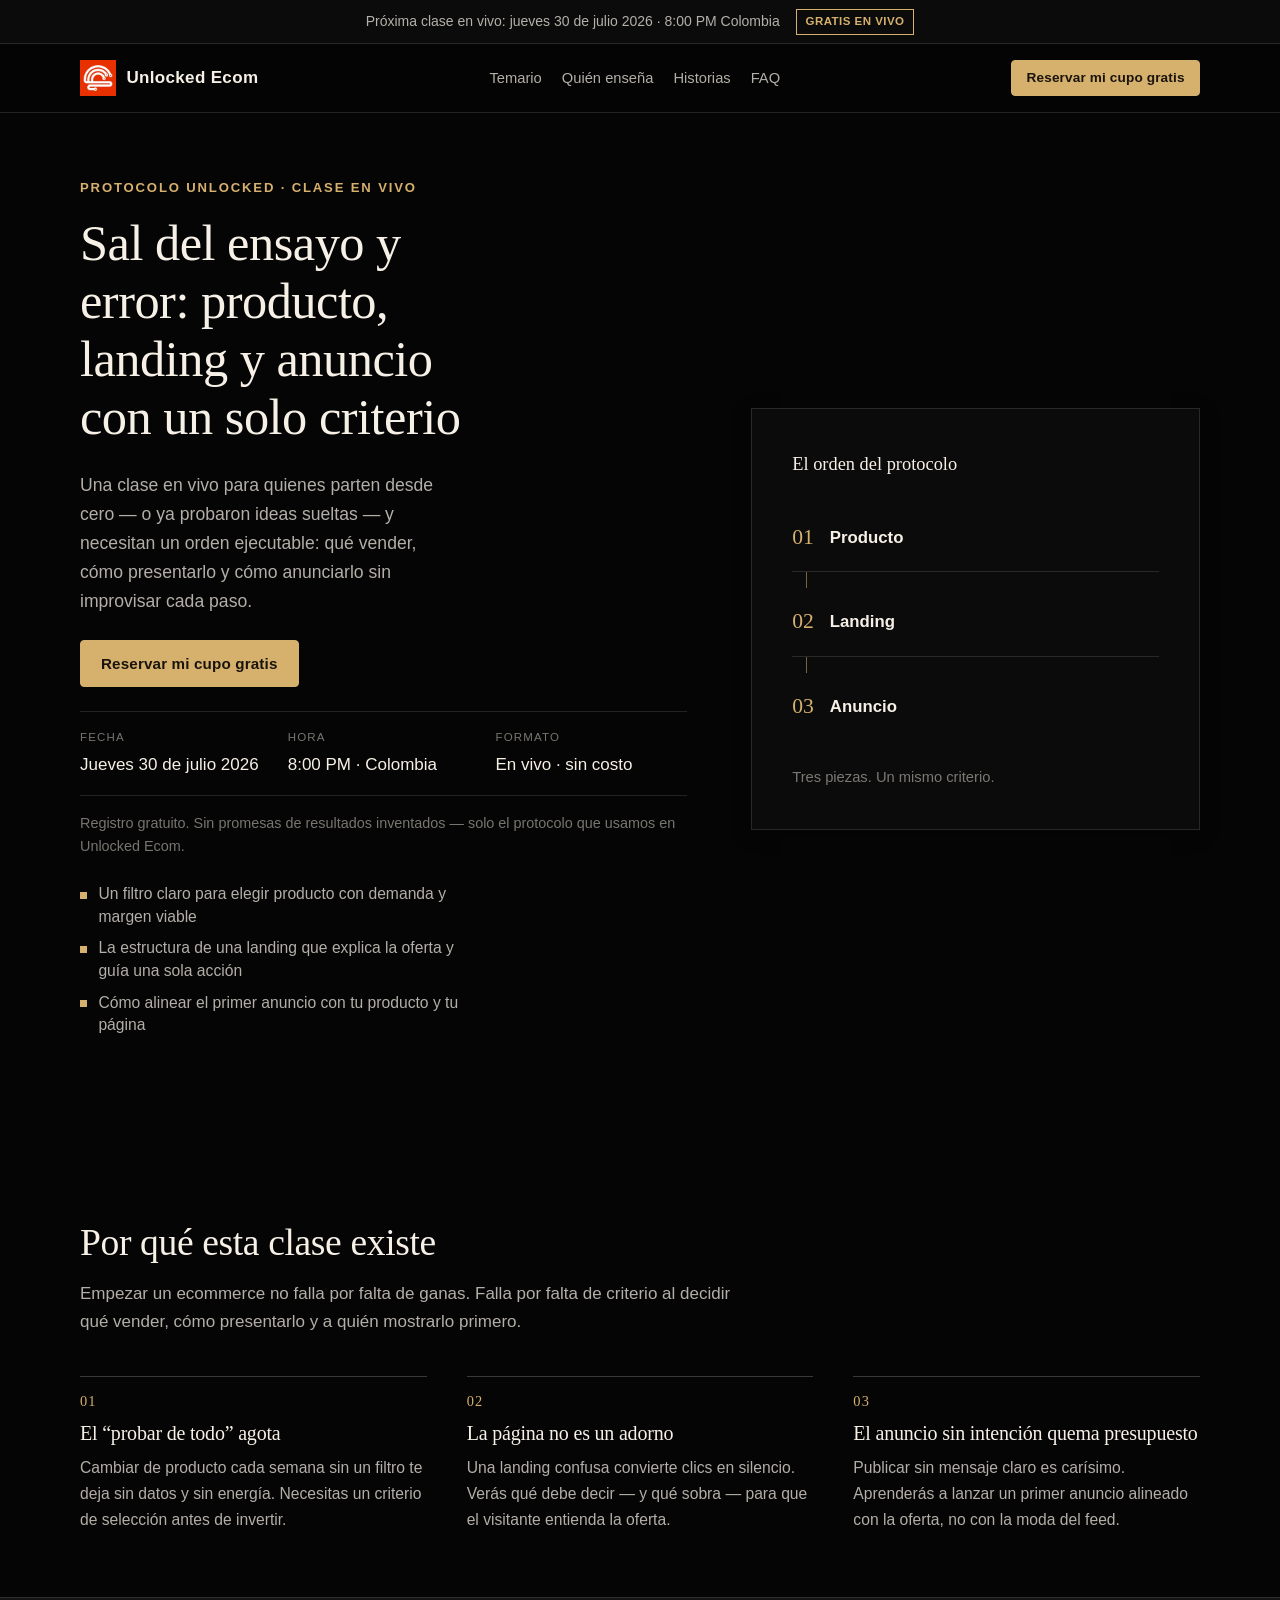
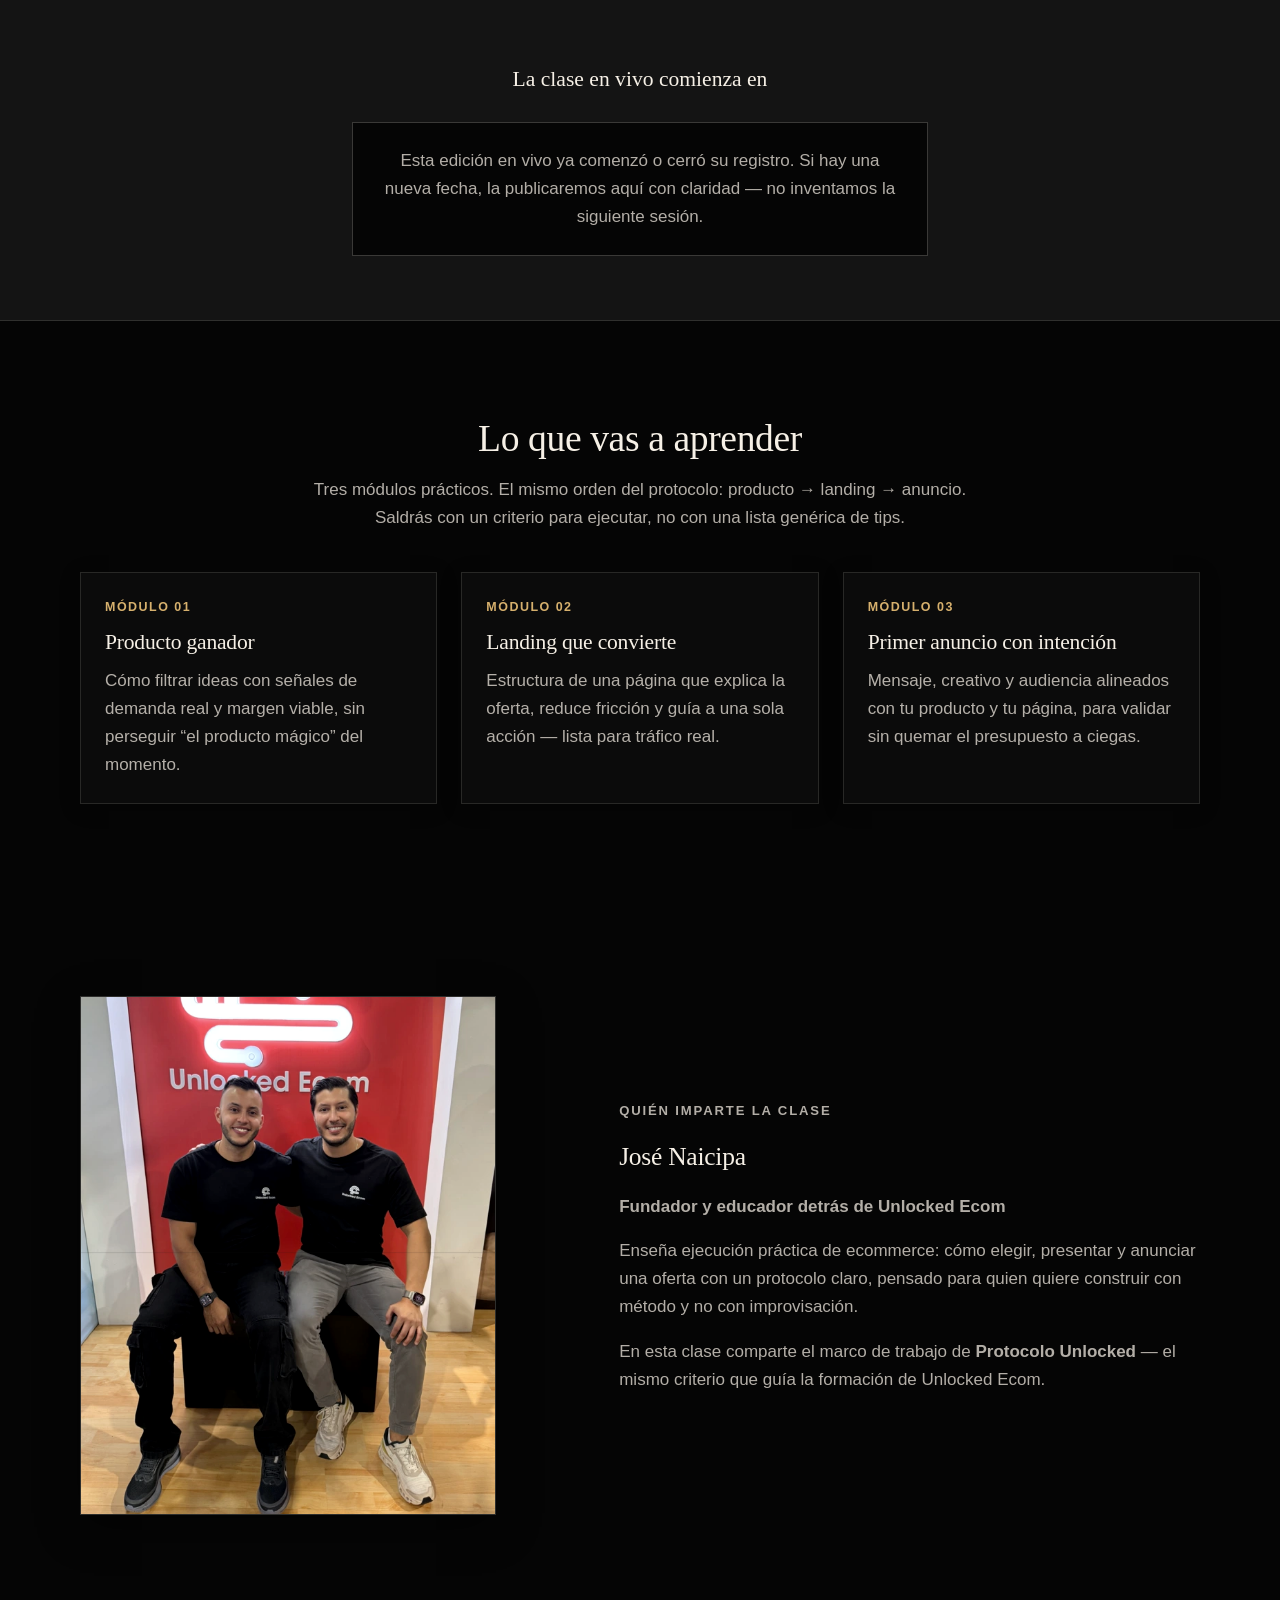
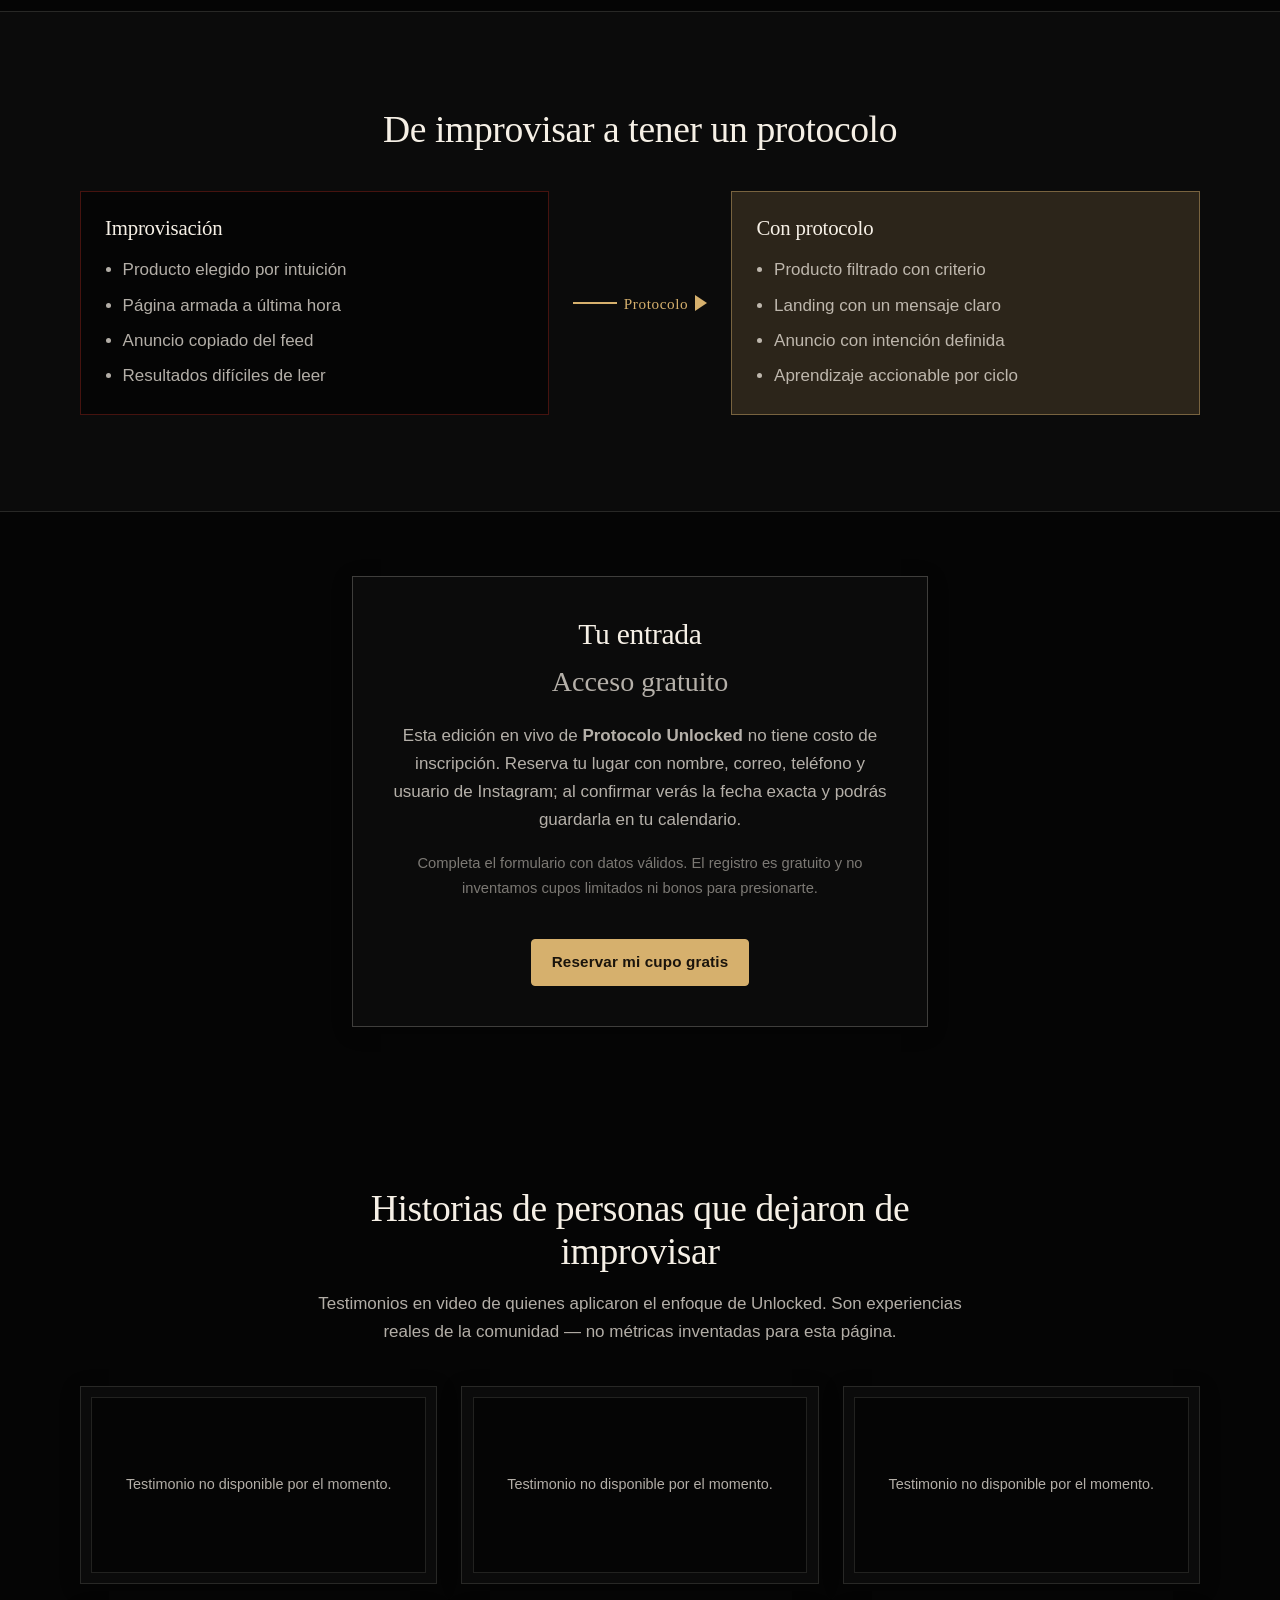
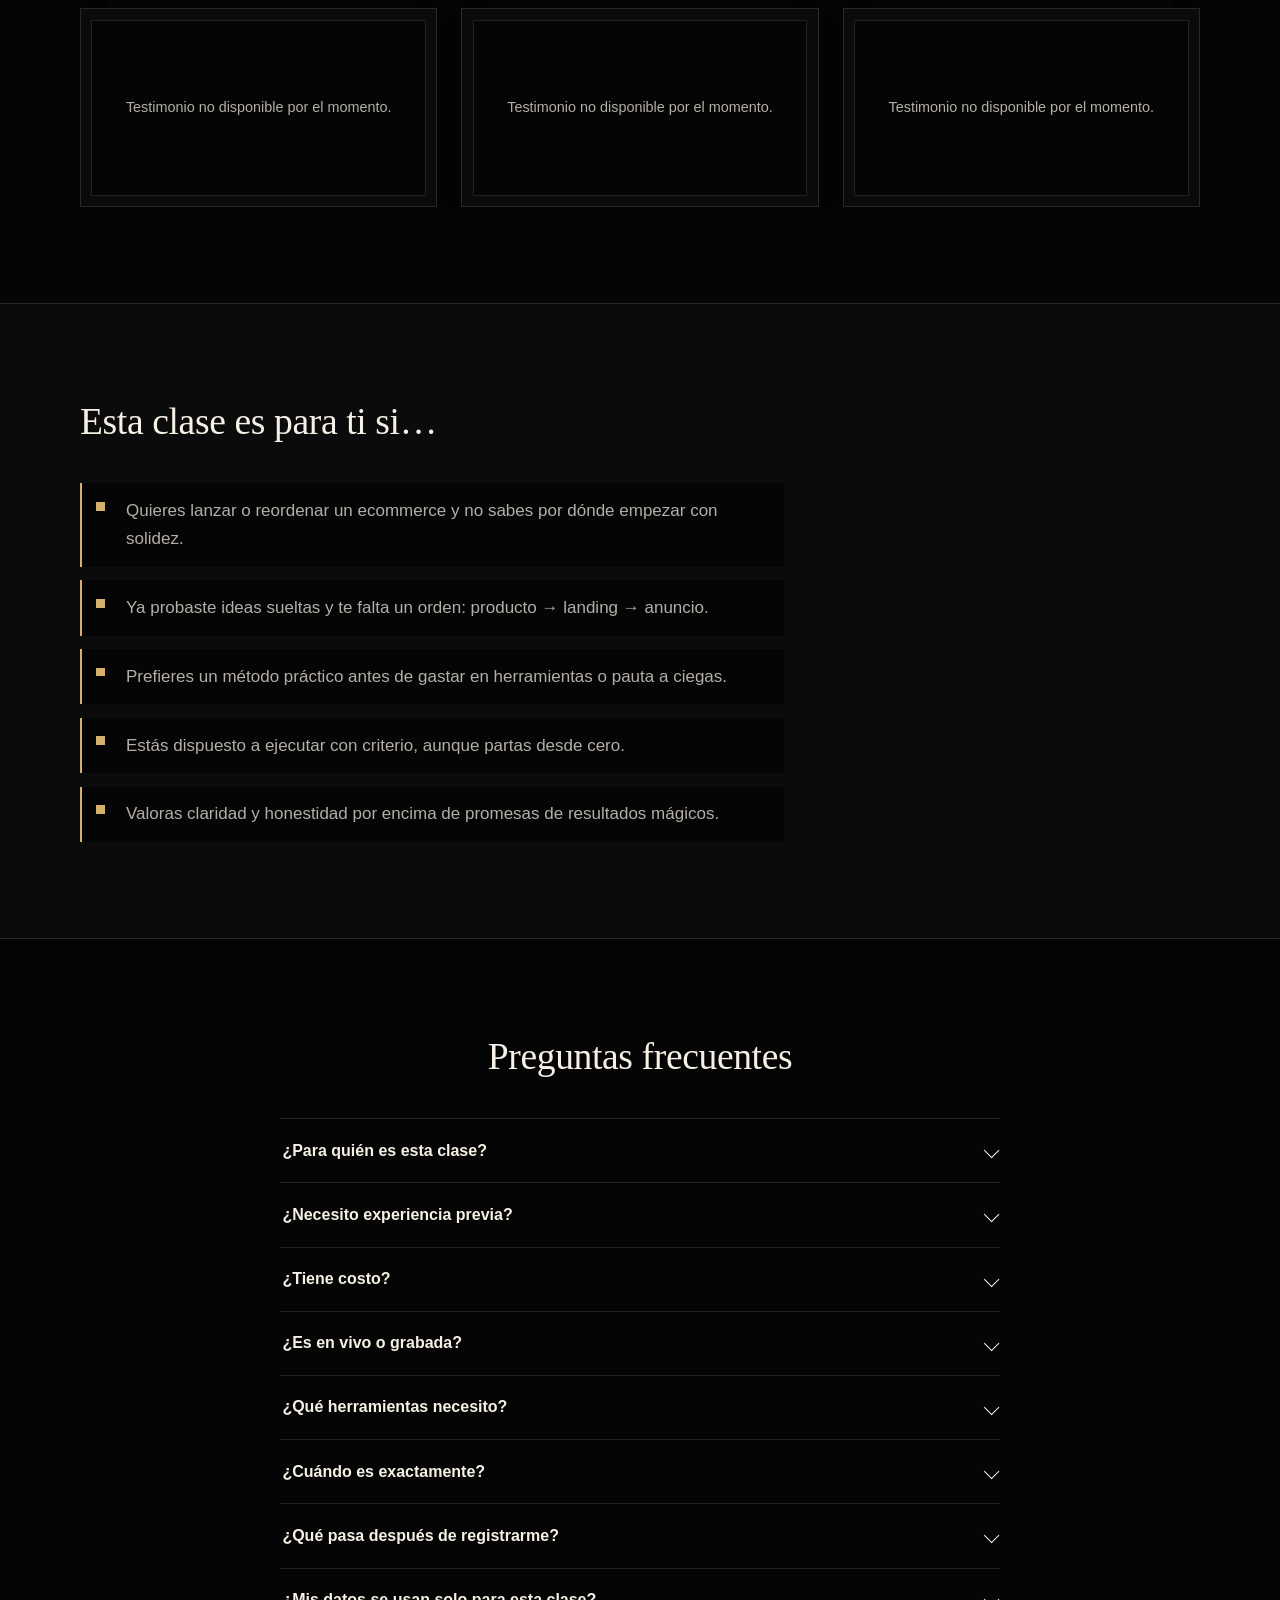
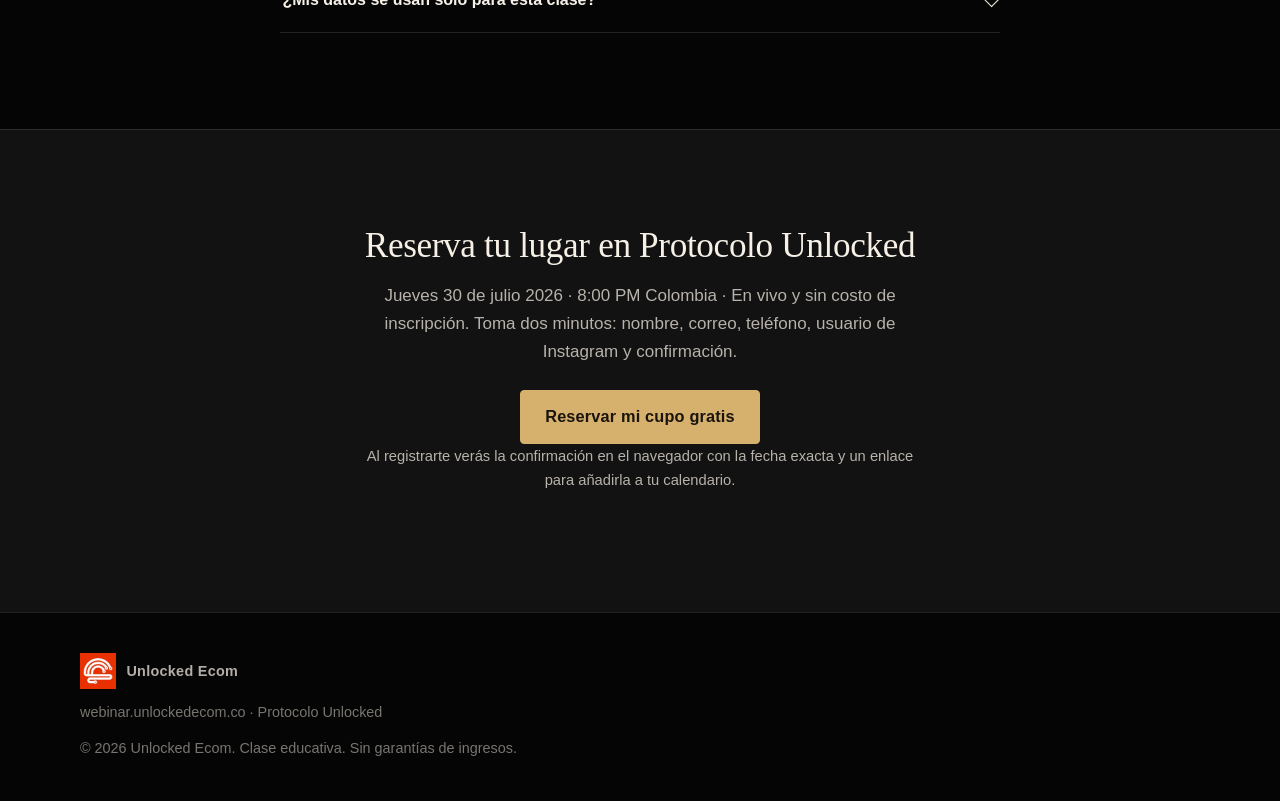
==== index.html @ 2cf5bebf "deploy: show WhatsApp redirect progress" ====
<!DOCTYPE html>
<html lang="es">
  <head>
    <meta charset="utf-8" />
    <meta name="viewport" content="width=device-width, initial-scale=1" />
    <meta
      name="description"
      content="Protocolo Unlocked: clase en vivo gratuita para ordenar producto, landing y anuncio en un solo criterio. Jueves 30 de julio 2026, 8:00 PM Colombia."
    />
    <link rel="canonical" href="https://webinar.unlockedecom.co/" />
    <meta property="og:type" content="website" />
    <meta property="og:locale" content="es_CO" />
    <meta property="og:url" content="https://webinar.unlockedecom.co/" />
    <meta property="og:title" content="Protocolo Unlocked — Clase en vivo | Unlocked Ecom" />
    <meta
      property="og:description"
      content="Clase en vivo gratuita: producto, landing y anuncio con un protocolo claro. Jueves 30 de julio 2026, 8:00 PM Colombia."
    />
    <meta property="og:image" content="https://webinar.unlockedecom.co/assets/unlocked-mark.webp" />
    <meta name="twitter:card" content="summary" />
    <meta name="twitter:title" content="Protocolo Unlocked — Clase en vivo" />
    <meta
      name="twitter:description"
      content="Reserva tu cupo gratis para la clase en vivo de Protocolo Unlocked. Jueves 30 de julio 2026, 8:00 PM Colombia."
    />
    <title>Protocolo Unlocked — Clase en vivo | Unlocked Ecom</title>
    <link rel="stylesheet" href="./styles.css" />
    <link rel="icon" href="./assets/unlocked-mark.webp" type="image/webp" />
    <!-- Meta Pixel 4207040806214515 — PageView only at load; Lead only after confirmed registration -->
    <script>
      !(function (f, b, e, v, n, t, s) {
        if (f.fbq) return;
        n = f.fbq = function () {
          n.callMethod ? n.callMethod.apply(n, arguments) : n.queue.push(arguments);
        };
        if (!f._fbq) f._fbq = n;
        n.push = n;
        n.loaded = !0;
        n.version = '2.0';
        n.queue = [];
        t = b.createElement(e);
        t.async = !0;
        t.src = v;
        s = b.getElementsByTagName(e)[0];
        s.parentNode.insertBefore(t, s);
      })(window, document, 'script', 'https://connect.facebook.net/en_US/fbevents.js');
      fbq('init', '4207040806214515');
      fbq('track', 'PageView');
    </script>
    <noscript
      ><img
        height="1"
        width="1"
        style="display: none"
        alt=""
        src="https://www.facebook.com/tr?id=4207040806214515&ev=PageView&noscript=1"
    /></noscript>
  </head>
  <body>
    <a class="skip-link" href="#contenido">Saltar al contenido</a>

    <div class="topbar" role="status">
      <p>
        <span class="topbar__date">Próxima clase en vivo: jueves 30 de julio 2026 · 8:00 PM Colombia</span>
        <span class="topbar__badge">Gratis en vivo</span>
      </p>
    </div>

    <header class="site-header">
      <div class="shell site-header__inner">
        <a class="brand" href="#inicio" aria-label="Unlocked Ecom — inicio">
          <img
            class="brand__mark"
            src="./assets/unlocked-mark.webp"
            width="40"
            height="40"
            alt="Unlocked Ecom"
          />
          <span class="brand__text">Unlocked Ecom</span>
        </a>
        <nav class="site-nav" aria-label="Secciones">
          <a href="#aprender">Temario</a>
          <a href="#jose">Quién enseña</a>
          <a href="#historias">Historias</a>
          <a href="#faq">FAQ</a>
        </nav>
        <button type="button" class="btn btn--primary btn--sm js-open-register" data-cta="header">
          Reservar mi cupo gratis
        </button>
      </div>
    </header>

    <main id="contenido">
      <!-- HERO -->
      <section id="inicio" class="hero" aria-labelledby="hero-title">
        <div class="shell hero__grid">
          <div class="hero__copy">
            <p class="eyebrow">Protocolo Unlocked · Clase en vivo</p>
            <h1 id="hero-title">Sal del ensayo y error: producto, landing y anuncio con un solo criterio</h1>
            <p class="lead">
              Una clase en vivo para quienes parten desde cero — o ya probaron ideas sueltas —
              y necesitan un orden ejecutable: qué vender, cómo presentarlo y cómo anunciarlo
              sin improvisar cada paso.
            </p>
            <!-- Primary CTA sits directly after the lead so it is visible without scrolling. -->
            <div class="hero__actions">
              <button type="button" class="btn btn--primary js-open-register" data-cta="hero">
                Reservar mi cupo gratis
              </button>
              <ul class="hero__meta" aria-label="Datos de la clase">
                <li>
                  <span class="meta-label">Fecha</span>
                  <span>Jueves 30 de julio 2026</span>
                </li>
                <li>
                  <span class="meta-label">Hora</span>
                  <span>8:00 PM · Colombia</span>
                </li>
                <li>
                  <span class="meta-label">Formato</span>
                  <span>En vivo · sin costo</span>
                </li>
              </ul>
              <p class="trust-note">
                Registro gratuito. Sin promesas de resultados inventados — solo el protocolo
                que usamos en Unlocked Ecom.
              </p>
            </div>
            <ul class="hero__takeaways" aria-label="Qué te llevas de la clase">
              <li>Un filtro claro para elegir producto con demanda y margen viable</li>
              <li>La estructura de una landing que explica la oferta y guía una sola acción</li>
              <li>Cómo alinear el primer anuncio con tu producto y tu página</li>
            </ul>
          </div>
          <aside class="hero__visual" aria-label="Diagrama del protocolo">
            <figure class="protocol-diagram">
              <figcaption class="protocol-diagram__caption">El orden del protocolo</figcaption>
              <ol class="protocol-diagram__steps">
                <li>
                  <span class="step-num">01</span>
                  <span class="step-label">Producto</span>
                </li>
                <li class="protocol-diagram__connector" aria-hidden="true"></li>
                <li>
                  <span class="step-num">02</span>
                  <span class="step-label">Landing</span>
                </li>
                <li class="protocol-diagram__connector" aria-hidden="true"></li>
                <li>
                  <span class="step-num">03</span>
                  <span class="step-label">Anuncio</span>
                </li>
              </ol>
              <p class="protocol-diagram__note">Tres piezas. Un mismo criterio.</p>
            </figure>
          </aside>
        </div>
      </section>

      <!-- POR QUÉ -->
      <section id="porque" class="section section--tight" aria-labelledby="porque-title">
        <div class="shell">
          <header class="section-head">
            <h2 id="porque-title">Por qué esta clase existe</h2>
            <p>
              Empezar un ecommerce no falla por falta de ganas. Falla por falta de criterio
              al decidir qué vender, cómo presentarlo y a quién mostrarlo primero.
            </p>
          </header>
          <ol class="reasons">
            <li class="reasons__item">
              <h3>El “probar de todo” agota</h3>
              <p>
                Cambiar de producto cada semana sin un filtro te deja sin datos y sin
                energía. Necesitas un criterio de selección antes de invertir.
              </p>
            </li>
            <li class="reasons__item">
              <h3>La página no es un adorno</h3>
              <p>
                Una landing confusa convierte clics en silencio. Verás qué debe decir —
                y qué sobra — para que el visitante entienda la oferta.
              </p>
            </li>
            <li class="reasons__item">
              <h3>El anuncio sin intención quema presupuesto</h3>
              <p>
                Publicar sin mensaje claro es carísimo. Aprenderás a lanzar un primer
                anuncio alineado con la oferta, no con la moda del feed.
              </p>
            </li>
          </ol>
        </div>
      </section>

      <!-- COUNTDOWN -->
      <section
        id="cuenta-regresiva"
        class="countdown-band"
        aria-labelledby="countdown-title"
        data-target="2026-07-31T01:00:00Z"
      >
        <div class="shell countdown-band__inner">
          <h2 id="countdown-title" class="countdown-band__title">La clase en vivo comienza en</h2>
          <div
            class="countdown"
            id="countdown"
            role="timer"
            aria-label="Cuenta regresiva hasta la clase en vivo"
            aria-atomic="true"
          >
            <div class="countdown__unit">
              <span class="countdown__value" data-unit="days">00</span>
              <span class="countdown__label">días</span>
            </div>
            <div class="countdown__unit">
              <span class="countdown__value" data-unit="hours">00</span>
              <span class="countdown__label">horas</span>
            </div>
            <div class="countdown__unit">
              <span class="countdown__value" data-unit="minutes">00</span>
              <span class="countdown__label">minutos</span>
            </div>
            <div class="countdown__unit">
              <span class="countdown__value" data-unit="seconds">00</span>
              <span class="countdown__label">segundos</span>
            </div>
          </div>
          <p class="countdown__expired" id="countdown-expired" hidden>
            Esta edición en vivo ya comenzó o cerró su registro. Si hay una nueva fecha,
            la publicaremos aquí con claridad — no inventamos la siguiente sesión.
          </p>
        </div>
      </section>

      <!-- MÓDULOS -->
      <section id="aprender" class="section" aria-labelledby="aprender-title">
        <div class="shell">
          <header class="section-head section-head--center">
            <h2 id="aprender-title">Lo que vas a aprender</h2>
            <p>
              Tres módulos prácticos. El mismo orden del protocolo: producto → landing → anuncio.
              Saldrás con un criterio para ejecutar, no con una lista genérica de tips.
            </p>
          </header>
          <div class="modules">
            <article class="module">
              <span class="module__index">Módulo 01</span>
              <h3>Producto ganador</h3>
              <p>
                Cómo filtrar ideas con señales de demanda real y margen viable, sin
                perseguir “el producto mágico” del momento.
              </p>
            </article>
            <article class="module">
              <span class="module__index">Módulo 02</span>
              <h3>Landing que convierte</h3>
              <p>
                Estructura de una página que explica la oferta, reduce fricción y guía
                a una sola acción — lista para tráfico real.
              </p>
            </article>
            <article class="module">
              <span class="module__index">Módulo 03</span>
              <h3>Primer anuncio con intención</h3>
              <p>
                Mensaje, creativo y audiencia alineados con tu producto y tu página,
                para validar sin quemar el presupuesto a ciegas.
              </p>
            </article>
          </div>
        </div>
      </section>

      <!-- JOSÉ -->
      <section id="jose" class="section section--authority" aria-labelledby="jose-title">
        <div class="shell authority">
          <div class="authority__photo-wrap">
            <img
              class="authority__photo"
              src="./assets/jose-naicipa.webp"
              width="420"
              height="520"
              alt="José Naicipa durante una sesión de la comunidad Unlocked Ecom"
              loading="eager"
              decoding="async"
            />
          </div>
          <div class="authority__copy">
            <p class="eyebrow">Quién imparte la clase</p>
            <h2 id="jose-title">José Naicipa</h2>
            <p class="authority__role">Fundador y educador detrás de Unlocked Ecom</p>
            <p>
              Enseña ejecución práctica de ecommerce: cómo elegir, presentar y anunciar
              una oferta con un protocolo claro, pensado para quien quiere construir
              con método y no con improvisación.
            </p>
            <p>
              En esta clase comparte el marco de trabajo de <strong>Protocolo Unlocked</strong>
              — el mismo criterio que guía la formación de Unlocked Ecom.
            </p>
          </div>
        </div>
      </section>

      <!-- BEFORE / AFTER -->
      <section id="antes-despues" class="section section--band" aria-labelledby="transform-title">
        <div class="shell">
          <header class="section-head section-head--center">
            <h2 id="transform-title">De improvisar a tener un protocolo</h2>
          </header>
          <div class="transform">
            <div class="transform__side transform__side--before">
              <h3>Improvisación</h3>
              <ul>
                <li>Producto elegido por intuición</li>
                <li>Página armada a última hora</li>
                <li>Anuncio copiado del feed</li>
                <li>Resultados difíciles de leer</li>
              </ul>
            </div>
            <div class="transform__arrow" aria-hidden="true">
              <span class="transform__arrow-line"></span>
              <span class="transform__arrow-label">Protocolo</span>
              <span class="transform__arrow-head"></span>
            </div>
            <div class="transform__side transform__side--after">
              <h3>Con protocolo</h3>
              <ul>
                <li>Producto filtrado con criterio</li>
                <li>Landing con un mensaje claro</li>
                <li>Anuncio con intención definida</li>
                <li>Aprendizaje accionable por ciclo</li>
              </ul>
            </div>
          </div>
        </div>
      </section>

      <!-- ENTRADA -->
      <section id="entrada" class="section section--tight" aria-labelledby="entrada-title">
        <div class="shell entrada">
          <div class="entrada__panel">
            <h2 id="entrada-title">Tu entrada</h2>
            <p class="entrada__price">Acceso gratuito</p>
            <p>
              Esta edición en vivo de <strong>Protocolo Unlocked</strong> no tiene costo
              de inscripción. Reserva tu lugar con nombre, correo, teléfono y usuario de Instagram; al confirmar verás
              la fecha exacta y podrás guardarla en tu calendario.
            </p>
            <p class="entrada__note">
              Completa el formulario con datos válidos. El registro es gratuito y no
              inventamos cupos limitados ni bonos para presionarte.
            </p>
            <button type="button" class="btn btn--primary js-open-register" data-cta="entrada">
              Reservar mi cupo gratis
            </button>
          </div>
        </div>
      </section>

      <!-- SOCIAL PROOF -->
      <section id="historias" class="section" aria-labelledby="historias-title">
        <div class="shell">
          <header class="section-head section-head--center">
            <h2 id="historias-title">Historias de personas que dejaron de improvisar</h2>
            <p>
              Testimonios en video de quienes aplicaron el enfoque de Unlocked.
              Son experiencias reales de la comunidad — no métricas inventadas para esta página.
            </p>
          </header>
          <div
            class="proof-grid"
            id="proof-grid"
            data-lazy-testimonials="true"
          >
            <!-- Players injected/activated by main.js when near viewport -->
          </div>
        </div>
      </section>

      <!-- PARA TI SI -->
      <section id="para-ti" class="section section--band" aria-labelledby="para-ti-title">
        <div class="shell">
          <header class="section-head">
            <h2 id="para-ti-title">Esta clase es para ti si…</h2>
          </header>
          <ul class="checklist">
            <li>Quieres lanzar o reordenar un ecommerce y no sabes por dónde empezar con solidez.</li>
            <li>Ya probaste ideas sueltas y te falta un orden: producto → landing → anuncio.</li>
            <li>Prefieres un método práctico antes de gastar en herramientas o pauta a ciegas.</li>
            <li>Estás dispuesto a ejecutar con criterio, aunque partas desde cero.</li>
            <li>Valoras claridad y honestidad por encima de promesas de resultados mágicos.</li>
          </ul>
        </div>
      </section>

      <!-- FAQ -->
      <section id="faq" class="section" aria-labelledby="faq-title">
        <div class="shell shell--narrow">
          <header class="section-head section-head--center">
            <h2 id="faq-title">Preguntas frecuentes</h2>
          </header>
          <div class="faq" data-accordion>
            <div class="faq__item">
              <h3>
                <button
                  type="button"
                  class="faq__trigger"
                  id="faq-btn-1"
                  aria-expanded="false"
                  aria-controls="faq-panel-1"
                >
                  ¿Para quién es esta clase?
                  <span class="faq__icon" aria-hidden="true"></span>
                </button>
              </h3>
              <div class="faq__panel" id="faq-panel-1" role="region" aria-labelledby="faq-btn-1" hidden>
                <p>
                  Para personas que quieren construir un ecommerce con método: quienes
                  parten desde cero y quienes ya intentaron sin un protocolo claro.
                </p>
              </div>
            </div>
            <div class="faq__item">
              <h3>
                <button
                  type="button"
                  class="faq__trigger"
                  id="faq-btn-2"
                  aria-expanded="false"
                  aria-controls="faq-panel-2"
                >
                  ¿Necesito experiencia previa?
                  <span class="faq__icon" aria-hidden="true"></span>
                </button>
              </h3>
              <div class="faq__panel" id="faq-panel-2" role="region" aria-labelledby="faq-btn-2" hidden>
                <p>
                  No. La clase está pensada para explicar el protocolo en lenguaje claro.
                  Si ya tienes una tienda, igual puedes usar el marco para reordenar tu proceso.
                </p>
              </div>
            </div>
            <div class="faq__item">
              <h3>
                <button
                  type="button"
                  class="faq__trigger"
                  id="faq-btn-3"
                  aria-expanded="false"
                  aria-controls="faq-panel-3"
                >
                  ¿Tiene costo?
                  <span class="faq__icon" aria-hidden="true"></span>
                </button>
              </h3>
              <div class="faq__panel" id="faq-panel-3" role="region" aria-labelledby="faq-btn-3" hidden>
                <p>
                  Esta edición en vivo es gratuita. Solo necesitas reservar tu cupo con
                  datos de contacto válidos.
                </p>
              </div>
            </div>
            <div class="faq__item">
              <h3>
                <button
                  type="button"
                  class="faq__trigger"
                  id="faq-btn-4"
                  aria-expanded="false"
                  aria-controls="faq-panel-4"
                >
                  ¿Es en vivo o grabada?
                  <span class="faq__icon" aria-hidden="true"></span>
                </button>
              </h3>
              <div class="faq__panel" id="faq-panel-4" role="region" aria-labelledby="faq-btn-4" hidden>
                <p>
                  Es una clase en vivo. Cualquier material posterior, si se ofrece, se
                  comunicará a quienes se registraron — no asumimos grabación permanente.
                </p>
              </div>
            </div>
            <div class="faq__item">
              <h3>
                <button
                  type="button"
                  class="faq__trigger"
                  id="faq-btn-5"
                  aria-expanded="false"
                  aria-controls="faq-panel-5"
                >
                  ¿Qué herramientas necesito?
                  <span class="faq__icon" aria-hidden="true"></span>
                </button>
              </h3>
              <div class="faq__panel" id="faq-panel-5" role="region" aria-labelledby="faq-btn-5" hidden>
                <p>
                  Para la clase: un dispositivo con internet y ganas de tomar notas.
                  No se exige una stack paga para seguir la sesión.
                </p>
              </div>
            </div>
            <div class="faq__item">
              <h3>
                <button
                  type="button"
                  class="faq__trigger"
                  id="faq-btn-6"
                  aria-expanded="false"
                  aria-controls="faq-panel-6"
                >
                  ¿Cuándo es exactamente?
                  <span class="faq__icon" aria-hidden="true"></span>
                </button>
              </h3>
              <div class="faq__panel" id="faq-panel-6" role="region" aria-labelledby="faq-btn-6" hidden>
                <p>
                  Jueves 30 de julio de 2026 a las 8:00 PM, hora de Colombia.
                </p>
              </div>
            </div>
            <div class="faq__item">
              <h3>
                <button
                  type="button"
                  class="faq__trigger"
                  id="faq-btn-7"
                  aria-expanded="false"
                  aria-controls="faq-panel-7"
                >
                  ¿Qué pasa después de registrarme?
                  <span class="faq__icon" aria-hidden="true"></span>
                </button>
              </h3>
              <div class="faq__panel" id="faq-panel-7" role="region" aria-labelledby="faq-btn-7" hidden>
                <p>
                  Verás una confirmación en el navegador con la fecha y hora exactas,
                  y podrás añadir el evento a tu calendario. No prometemos entrega
                  automática por un canal concreto más allá de esa confirmación.
                </p>
              </div>
            </div>
            <div class="faq__item">
              <h3>
                <button
                  type="button"
                  class="faq__trigger"
                  id="faq-btn-8"
                  aria-expanded="false"
                  aria-controls="faq-panel-8"
                >
                  ¿Mis datos se usan solo para esta clase?
                  <span class="faq__icon" aria-hidden="true"></span>
                </button>
              </h3>
              <div class="faq__panel" id="faq-panel-8" role="region" aria-labelledby="faq-btn-8" hidden>
                <p>
                  Unlocked Ecom puede usar tu nombre, correo, teléfono y usuario de Instagram solo para gestionar el registro
                  de esta clase y comunicaciones directamente relacionadas con Protocolo Unlocked.
                </p>
              </div>
            </div>
          </div>
        </div>
      </section>

      <!-- FINAL CTA -->
      <section id="cta-final" class="final-cta" aria-labelledby="final-cta-title">
        <div class="shell final-cta__inner">
          <h2 id="final-cta-title">Reserva tu lugar en Protocolo Unlocked</h2>
          <p>
            Jueves 30 de julio 2026 · 8:00 PM Colombia · En vivo y sin costo de inscripción.
            Toma dos minutos: nombre, correo, teléfono, usuario de Instagram y confirmación.
          </p>
          <button type="button" class="btn btn--primary btn--lg js-open-register" data-cta="final">
            Reservar mi cupo gratis
          </button>
          <p class="final-cta__note">
            Al registrarte verás la confirmación en el navegador con la fecha exacta y un enlace
            para añadirla a tu calendario.
          </p>
        </div>
      </section>
    </main>

    <footer class="site-footer">
      <div class="shell site-footer__inner">
        <a class="brand brand--footer" href="#inicio">
          <img
            class="brand__mark"
            src="./assets/unlocked-mark.webp"
            width="32"
            height="32"
            alt=""
          />
          <span>Unlocked Ecom</span>
        </a>
        <p class="site-footer__meta">
          webinar.unlockedecom.co · Protocolo Unlocked
        </p>
        <p class="site-footer__legal">
          © <span id="year">2026</span> Unlocked Ecom. Clase educativa. Sin garantías de ingresos.
        </p>
      </div>
    </footer>

    <!-- Sticky mobile CTA: appears after the above-the-fold hero CTA leaves view. -->
    <div class="sticky-cta" id="sticky-cta" hidden>
      <button type="button" class="btn btn--primary sticky-cta__btn js-open-register" data-cta="sticky">
        Reservar mi cupo gratis
      </button>
    </div>

    <!-- Registration modal -->
    <div
      class="modal"
      id="register-modal"
      hidden
      role="dialog"
      aria-modal="true"
      aria-labelledby="modal-title"
    >
      <div class="modal__overlay" data-close-modal tabindex="-1"></div>
      <div class="modal__panel" role="document">
        <header class="modal__header">
          <h2 id="modal-title">Reservar mi cupo gratis</h2>
          <button type="button" class="modal__close" data-close-modal aria-label="Cerrar">
            ×
          </button>
        </header>
        <p class="modal__microcopy" id="modal-microcopy">
          Clase en vivo · jueves 30 de julio 2026 · 8:00 PM Colombia. Nombre, correo, teléfono y usuario de Instagram.
        </p>
        <form id="register-form" class="register-form" novalidate aria-describedby="modal-microcopy">
          <div class="field">
            <label for="fullName">Nombre completo</label>
            <input
              id="fullName"
              name="fullName"
              type="text"
              autocomplete="name"
              required
              maxlength="120"
              aria-describedby="error-fullName"
            />
            <p class="field__error" id="error-fullName" role="alert" hidden></p>
          </div>
          <div class="field">
            <label for="email">Correo electrónico</label>
            <input
              id="email"
              name="email"
              type="email"
              autocomplete="email"
              required
              maxlength="160"
              aria-describedby="error-email"
            />
            <p class="field__error" id="error-email" role="alert" hidden></p>
          </div>
          <div class="field">
            <label for="phone">Teléfono</label>
            <input
              id="phone"
              name="phone"
              type="tel"
              autocomplete="tel"
              inputmode="tel"
              required
              maxlength="24"
              placeholder="+57 300 123 4567"
              aria-describedby="hint-phone error-phone"
            />
            <p class="field__hint" id="hint-phone">
              Incluye el código de país, por ejemplo +57 300 123 4567.
            </p>
            <p class="field__error" id="error-phone" role="alert" hidden></p>
          </div>
          <div class="field">
            <label for="instagramUsername">Usuario de Instagram</label>
            <input
              id="instagramUsername"
              name="instagramUsername"
              type="text"
              autocomplete="username"
              inputmode="text"
              spellcheck="false"
              required
              maxlength="31"
              placeholder="@tuusuario"
              aria-describedby="error-instagramUsername"
            />
            <p class="field__error" id="error-instagramUsername" role="alert" hidden></p>
          </div>
          <div class="field field--checkbox">
            <input
              id="consent"
              name="consent"
              type="checkbox"
              value="1"
              required
              aria-required="true"
              aria-describedby="error-consent"
            />
            <label for="consent">
              Acepto que Unlocked Ecom use mi nombre, correo, teléfono y usuario de Instagram solo para gestionar el registro
              de esta clase y comunicaciones directamente relacionadas con Protocolo Unlocked.
            </label>
            <p class="field__error" id="error-consent" role="alert" hidden></p>
          </div>
          <!-- Honeypot: intentionally outside the visible form flow. -->
          <div class="field field--honeypot" aria-hidden="true">
            <label for="company_website">Sitio web</label>
            <input
              id="company_website"
              name="company_website"
              type="text"
              tabindex="-1"
              autocomplete="off"
            />
          </div>
          <p class="form-status" id="form-status" role="status" aria-live="polite" tabindex="-1"></p>
          <button type="submit" class="btn btn--primary btn--block" id="submit-btn">
            Confirmar mi registro
          </button>
          <p class="form-footnote">
            Al confirmar, tu registro se procesa en segundos: verás un aviso en pantalla y te
            llevaremos al siguiente paso para completar tu inscripción. Usamos nombre, correo,
            teléfono y usuario de Instagram solo para este registro.
          </p>
        </form>
      </div>
    </div>

    <script type="module" src="./main.js"></script>
  </body>
</html>
---- styles.css ----
/* Protocolo Unlocked — webinar landing
   Palette: near-black, warm ivory, soft gold, muted red. Solid surfaces only. */

:root {
  --bg: #050505;
  --bg-elevated: #0b0b0b;
  --bg-soft: #121212;
  --surface: #141414;
  --border: rgba(246, 240, 230, 0.12);
  --border-strong: rgba(246, 240, 230, 0.22);
  --ivory: #f6f0e6;
  --ivory-muted: rgba(246, 240, 230, 0.72);
  --ivory-dim: rgba(246, 240, 230, 0.48);
  --gold: #d6b06d;
  --gold-soft: rgba(214, 176, 109, 0.16);
  --red: #bf2e24;
  --red-soft: rgba(191, 46, 36, 0.14);
  --shadow: 0 12px 40px rgba(0, 0, 0, 0.45);
  --shadow-soft: 0 4px 18px rgba(0, 0, 0, 0.28);
  --font-body: Calibri, "Segoe UI", Candara, "Trebuchet MS", sans-serif;
  --font-display: Georgia, "Times New Roman", "Liberation Serif", Times, serif;
  --radius: 4px;
  --shell: 1120px;
  --shell-narrow: 720px;
  --header-h: 4.25rem;
  --sticky-h: 4.5rem;
  --space-1: 0.5rem;
  --space-2: 1rem;
  --space-3: 1.5rem;
  --space-4: 2.5rem;
  --space-5: 4rem;
  --space-6: 6rem;
  --focus: 0 0 0 2px var(--bg), 0 0 0 4px var(--gold);
}

*,
*::before,
*::after {
  box-sizing: border-box;
}

html {
  scroll-behavior: smooth;
}

body {
  margin: 0;
  font-family: var(--font-body);
  font-size: 1.0625rem;
  line-height: 1.65;
  color: var(--ivory);
  background: var(--bg);
  -webkit-font-smoothing: antialiased;
}

body.is-modal-open {
  overflow: hidden;
}

img {
  max-width: 100%;
  height: auto;
  display: block;
}

a {
  color: var(--gold);
  text-decoration-thickness: 1px;
  text-underline-offset: 0.2em;
}

a:hover {
  color: var(--ivory);
}

:focus-visible {
  outline: none;
  box-shadow: var(--focus);
}

.skip-link {
  position: absolute;
  left: var(--space-2);
  top: -100px;
  z-index: 1000;
  padding: 0.65rem 1rem;
  background: var(--gold);
  color: var(--bg);
  font-weight: 600;
  text-decoration: none;
}

.skip-link:focus {
  top: var(--space-2);
}

.shell {
  width: min(100% - 2rem, var(--shell));
  margin-inline: auto;
}

.shell--narrow {
  width: min(100% - 2rem, var(--shell-narrow));
}

/* Topbar */
.topbar {
  background: var(--bg-elevated);
  border-bottom: 1px solid var(--border);
  font-size: 0.875rem;
  color: var(--ivory-muted);
}

.topbar p {
  margin: 0;
  padding: 0.55rem 1rem;
  display: flex;
  flex-wrap: wrap;
  gap: 0.5rem 1rem;
  justify-content: center;
  align-items: center;
  text-align: center;
}

.topbar__badge {
  display: inline-block;
  border: 1px solid var(--gold);
  color: var(--gold);
  padding: 0.15rem 0.55rem;
  letter-spacing: 0.04em;
  text-transform: uppercase;
  font-size: 0.72rem;
  font-weight: 700;
}

/* Header */
.site-header {
  position: sticky;
  top: 0;
  z-index: 40;
  background: rgba(5, 5, 5, 0.94);
  border-bottom: 1px solid var(--border);
  backdrop-filter: blur(8px);
}

.site-header__inner {
  min-height: var(--header-h);
  display: flex;
  align-items: center;
  justify-content: space-between;
  gap: var(--space-2);
}

.brand {
  display: inline-flex;
  align-items: center;
  gap: 0.65rem;
  color: var(--ivory);
  text-decoration: none;
  font-weight: 600;
  letter-spacing: 0.02em;
}

.brand__mark {
  width: 2.25rem;
  height: 2.25rem;
  object-fit: contain;
}

.site-nav {
  display: none;
  gap: 1.25rem;
  font-size: 0.92rem;
}

.site-nav a {
  color: var(--ivory-muted);
  text-decoration: none;
}

.site-nav a:hover {
  color: var(--ivory);
}

.site-header .btn--sm {
  display: none;
}

@media (min-width: 900px) {
  .site-nav {
    display: flex;
  }

  .site-header .btn--sm {
    display: inline-flex;
  }
}

/* Buttons */
.btn {
  appearance: none;
  border: 1px solid transparent;
  border-radius: var(--radius);
  font-family: var(--font-body);
  font-weight: 700;
  font-size: 0.95rem;
  letter-spacing: 0.01em;
  line-height: 1.2;
  padding: 0.85rem 1.25rem;
  cursor: pointer;
  display: inline-flex;
  align-items: center;
  justify-content: center;
  text-align: center;
  text-decoration: none;
  transition: background-color 0.15s ease, color 0.15s ease, border-color 0.15s ease;
}

.btn--primary {
  background: var(--gold);
  color: #1a140c;
  border-color: var(--gold);
}

.btn--primary:hover {
  background: #e0bf7f;
  border-color: #e0bf7f;
  color: #120e08;
}

.btn--sm {
  padding: 0.55rem 0.9rem;
  font-size: 0.85rem;
}

.btn--lg {
  padding: 1rem 1.5rem;
  font-size: 1.02rem;
}

.btn--block {
  width: 100%;
}

.btn--ghost {
  display: inline-flex;
  align-items: center;
  justify-content: center;
  gap: 0.5rem;
  padding: 0.85rem 1.25rem;
  border: 1px solid var(--border-strong);
  border-radius: var(--radius);
  background: transparent;
  color: var(--ivory);
  font-family: var(--font-body);
  font-weight: 600;
  text-decoration: none;
  cursor: pointer;
}

.btn--ghost:hover {
  border-color: var(--gold);
  color: var(--gold);
}

/* Visible loading state: small spinning ring ahead of the busy label (pure CSS,
   no markup change). Respects the reduced-motion override below (freezes as a
   static ring instead of spinning). */
.btn[aria-busy="true"]::before {
  content: "";
  display: inline-block;
  width: 1rem;
  height: 1rem;
  margin-right: 0.6rem;
  flex: 0 0 auto;
  border-radius: 50%;
  border: 2px solid rgba(26, 20, 12, 0.35);
  border-top-color: #1a140c;
  animation: btn-spinner-spin 0.7s linear infinite;
}

@keyframes btn-spinner-spin {
  to {
    transform: rotate(360deg);
  }
}

/* Hero */
.hero {
  padding: var(--space-5) 0 var(--space-6);
  background: var(--bg);
}

.hero__grid {
  display: grid;
  gap: var(--space-5);
  align-items: center;
}

@media (min-width: 900px) {
  .hero__grid {
    grid-template-columns: 1.15fr 0.85fr;
    gap: var(--space-5);
  }
}

.eyebrow {
  margin: 0 0 var(--space-2);
  color: var(--gold);
  font-size: 0.82rem;
  font-weight: 700;
  letter-spacing: 0.14em;
  text-transform: uppercase;
}

.hero h1,
.section-head h2,
.authority h2,
.final-cta h2,
.entrada h2,
.module h3,
.reasons__item h3,
.transform__side h3 {
  font-family: var(--font-display);
  font-weight: 500;
  letter-spacing: -0.01em;
  line-height: 1.15;
  color: var(--ivory);
}

.hero h1 {
  margin: 0 0 var(--space-3);
  font-size: clamp(2rem, 4.5vw, 3.15rem);
  max-width: 16ch;
}

.lead {
  margin: 0 0 var(--space-3);
  color: var(--ivory-muted);
  font-size: 1.1rem;
  max-width: 38ch;
}

.hero__takeaways {
  list-style: none;
  margin: 0 0 var(--space-3);
  padding: 0;
  display: grid;
  gap: 0.55rem;
  max-width: 42ch;
}

.hero__takeaways li {
  position: relative;
  padding-left: 1.15rem;
  color: var(--ivory-muted);
  font-size: 0.98rem;
  line-height: 1.45;
}

.hero__takeaways li::before {
  content: "";
  position: absolute;
  left: 0;
  top: 0.55em;
  width: 0.45rem;
  height: 0.45rem;
  background: var(--gold);
}

.hero__meta {
  list-style: none;
  margin: 0 0 var(--space-4);
  padding: 0;
  display: grid;
  gap: 0.75rem;
  border-top: 1px solid var(--border);
  border-bottom: 1px solid var(--border);
  padding-block: 1rem;
}

@media (min-width: 560px) {
  .hero__meta {
    grid-template-columns: repeat(3, minmax(0, 1fr));
    gap: 1rem;
  }
}

.hero__meta li {
  display: flex;
  flex-direction: column;
  gap: 0.2rem;
}

.meta-label {
  font-size: 0.72rem;
  text-transform: uppercase;
  letter-spacing: 0.1em;
  color: var(--ivory-dim);
}

.trust-note {
  margin: var(--space-2) 0 0;
  font-size: 0.9rem;
  color: var(--ivory-dim);
}

/*
 * Hero CTA block: primary button + event details + trust copy, placed right
 * after the lead paragraph so the whole block is visible without scrolling on
 * desktop 1440x900 and mobile 390x844.
 */
.hero__actions {
  margin: 0 0 var(--space-3);
}

.hero__actions .hero__meta {
  margin: var(--space-3) 0 0;
}

/* Keep the full CTA block above the fold on phones (390x844). */
@media (max-width: 559px) {
  .hero {
    padding-top: var(--space-3);
  }

  .hero h1 {
    max-width: none;
  }

  .lead {
    max-width: none;
    margin-bottom: var(--space-2);
    font-size: 1.02rem;
  }

  .hero__actions .hero__meta {
    grid-template-columns: repeat(2, minmax(0, 1fr));
    gap: 0.5rem 1rem;
    padding-block: 0.75rem;
    margin-top: var(--space-2);
  }

  .hero__actions .trust-note {
    margin-top: 0.75rem;
    font-size: 0.84rem;
  }
}

/* Editorial protocol diagram */
.protocol-diagram {
  margin: 0;
  padding: var(--space-4);
  background: var(--bg-elevated);
  border: 1px solid var(--border);
  box-shadow: var(--shadow-soft);
}

.protocol-diagram__caption {
  font-family: var(--font-display);
  font-size: 1.15rem;
  margin-bottom: var(--space-3);
  color: var(--ivory);
}

.protocol-diagram__steps {
  list-style: none;
  margin: 0;
  padding: 0;
  display: flex;
  flex-direction: column;
  gap: 0;
}

.protocol-diagram__steps > li:not(.protocol-diagram__connector) {
  display: grid;
  grid-template-columns: auto 1fr;
  gap: 1rem;
  align-items: center;
  padding: 1rem 0;
  border-bottom: 1px solid var(--border);
}

.protocol-diagram__steps > li:last-of-type {
  border-bottom: 0;
}

.step-num {
  font-family: var(--font-display);
  color: var(--gold);
  font-size: 1.35rem;
}

.step-label {
  font-size: 1.05rem;
  font-weight: 600;
}

.protocol-diagram__connector {
  height: 0;
  margin: 0;
  border: 0;
  border-left: 1px solid var(--gold);
  height: 1rem;
  margin-left: 0.85rem;
  opacity: 0.55;
}

.protocol-diagram__note {
  margin: var(--space-3) 0 0;
  color: var(--ivory-dim);
  font-size: 0.92rem;
}

/* Sections */
.section {
  padding: var(--space-6) 0;
}

.section--tight {
  padding: var(--space-5) 0;
}

.section--band {
  background: var(--bg-elevated);
  border-block: 1px solid var(--border);
}

.section--authority {
  background: var(--bg);
}

.section-head {
  margin-bottom: var(--space-4);
  max-width: 42rem;
}

.section-head--center {
  margin-inline: auto;
  text-align: center;
}

.section-head h2 {
  margin: 0 0 var(--space-2);
  font-size: clamp(1.75rem, 3vw, 2.35rem);
}

.section-head p {
  margin: 0;
  color: var(--ivory-muted);
}

/* Reasons — open layout, not cards */
.reasons {
  list-style: none;
  margin: 0;
  padding: 0;
  display: grid;
  gap: var(--space-4);
  counter-reset: reason;
}

@media (min-width: 800px) {
  .reasons {
    grid-template-columns: repeat(3, 1fr);
    gap: var(--space-4);
  }
}

.reasons__item {
  padding-top: var(--space-2);
  border-top: 1px solid var(--border-strong);
  counter-increment: reason;
}

.reasons__item h3 {
  margin: 0 0 0.65rem;
  font-size: 1.25rem;
}

.reasons__item h3::before {
  content: counter(reason, decimal-leading-zero);
  display: block;
  margin-bottom: 0.75rem;
  font-family: var(--font-display);
  font-size: 0.9rem;
  color: var(--gold);
  letter-spacing: 0.08em;
}

.reasons__item p {
  margin: 0;
  color: var(--ivory-muted);
  font-size: 0.98rem;
}

/* Countdown */
.countdown-band {
  padding: var(--space-5) 0;
  background: var(--surface);
  border-block: 1px solid var(--border);
}

.countdown-band__inner {
  text-align: center;
}

.countdown-band__title {
  margin: 0 0 var(--space-3);
  font-family: var(--font-display);
  font-size: 1.35rem;
  font-weight: 500;
}

.countdown {
  display: grid;
  grid-template-columns: repeat(4, minmax(0, 5.5rem));
  gap: 0.75rem;
  justify-content: center;
}

.countdown__unit {
  border: 1px solid var(--border);
  background: var(--bg);
  padding: 0.85rem 0.4rem;
}

.countdown__value {
  display: block;
  font-family: var(--font-display);
  font-size: clamp(1.5rem, 4vw, 2.1rem);
  color: var(--ivory);
  line-height: 1.1;
}

.countdown__label {
  display: block;
  margin-top: 0.35rem;
  font-size: 0.72rem;
  text-transform: uppercase;
  letter-spacing: 0.08em;
  color: var(--ivory-dim);
}

.countdown__expired {
  margin: var(--space-3) auto 0;
  max-width: 36rem;
  color: var(--ivory-muted);
  border: 1px solid var(--border-strong);
  padding: var(--space-3);
  background: var(--bg);
}

.countdown.is-expired {
  display: none;
}

/* Modules */
.modules {
  display: grid;
  gap: var(--space-3);
}

@media (min-width: 800px) {
  .modules {
    grid-template-columns: repeat(3, 1fr);
  }
}

.module {
  padding: var(--space-3);
  border: 1px solid var(--border);
  background: var(--bg-elevated);
  box-shadow: var(--shadow-soft);
}

.module__index {
  display: block;
  margin-bottom: 0.75rem;
  color: var(--gold);
  font-size: 0.78rem;
  font-weight: 700;
  letter-spacing: 0.12em;
  text-transform: uppercase;
}

.module h3 {
  margin: 0 0 0.75rem;
  font-size: 1.35rem;
}

.module p {
  margin: 0;
  color: var(--ivory-muted);
}

/* Authority */
.authority {
  display: grid;
  gap: var(--space-4);
  align-items: center;
}

@media (min-width: 800px) {
  .authority {
    grid-template-columns: minmax(0, 0.9fr) minmax(0, 1.1fr);
    gap: var(--space-5);
  }
}

.authority__photo-wrap {
  border: 1px solid var(--border);
  box-shadow: var(--shadow);
  background: var(--bg-soft);
  overflow: hidden;
  max-width: 26rem;
}

.authority__photo {
  width: 100%;
  aspect-ratio: 4 / 5;
  object-fit: cover;
  object-position: center bottom;
  filter: grayscale(0.15) contrast(1.05);
}

.authority__role {
  margin: 0 0 var(--space-2);
  color: var(--gold);
  font-weight: 600;
}

.authority__copy p {
  color: var(--ivory-muted);
}

.authority__copy p + p {
  margin-top: 0.85rem;
}

/* Before / after */
.transform {
  display: grid;
  gap: var(--space-3);
  align-items: stretch;
}

@media (min-width: 800px) {
  .transform {
    grid-template-columns: 1fr auto 1fr;
    gap: var(--space-3);
    align-items: center;
  }
}

.transform__side {
  padding: var(--space-3);
  border: 1px solid var(--border);
  background: var(--bg);
  min-height: 100%;
}

.transform__side--before {
  border-color: rgba(191, 46, 36, 0.35);
}

.transform__side--after {
  border-color: rgba(214, 176, 109, 0.45);
  background: var(--gold-soft);
}

.transform__side h3 {
  margin: 0 0 var(--space-2);
  font-size: 1.3rem;
}

.transform__side ul {
  margin: 0;
  padding-left: 1.1rem;
  color: var(--ivory-muted);
}

.transform__side li + li {
  margin-top: 0.45rem;
}

.transform__arrow {
  display: flex;
  flex-direction: column;
  align-items: center;
  justify-content: center;
  gap: 0.45rem;
  padding: 0.5rem 0;
  min-width: 5rem;
}

.transform__arrow-line {
  width: 2px;
  height: 2.5rem;
  background: var(--gold);
}

.transform__arrow-label {
  font-family: var(--font-display);
  font-size: 0.95rem;
  color: var(--gold);
  letter-spacing: 0.04em;
}

.transform__arrow-head {
  width: 0;
  height: 0;
  border-left: 8px solid transparent;
  border-right: 8px solid transparent;
  border-top: 12px solid var(--gold);
}

@media (min-width: 800px) {
  .transform__arrow {
    flex-direction: row;
    min-width: 7rem;
  }

  .transform__arrow-line {
    width: 2.75rem;
    height: 2px;
  }

  .transform__arrow-head {
    border-top: 8px solid transparent;
    border-bottom: 8px solid transparent;
    border-left: 12px solid var(--gold);
    border-right: 0;
  }
}

/* Entrada */
.entrada {
  display: flex;
  justify-content: center;
}

.entrada__panel {
  width: min(100%, 36rem);
  padding: var(--space-4);
  border: 1px solid var(--border-strong);
  background: var(--bg-elevated);
  text-align: center;
  box-shadow: var(--shadow-soft);
}

.entrada__panel h2 {
  margin: 0 0 0.5rem;
  font-size: 1.85rem;
}

.entrada__price {
  margin: 0 0 var(--space-2);
  font-family: var(--font-display);
  font-size: 1.75rem;
  color: var(--gold);
}

.entrada__panel p {
  color: var(--ivory-muted);
}

.entrada__note {
  font-size: 0.92rem;
  color: var(--ivory-dim) !important;
}

.entrada__panel .btn {
  margin-top: var(--space-3);
}

/* Proof / testimonials */
.proof-grid {
  display: grid;
  gap: var(--space-3);
  grid-template-columns: 1fr;
}

@media (min-width: 700px) {
  .proof-grid {
    grid-template-columns: repeat(2, 1fr);
  }
}

@media (min-width: 1024px) {
  .proof-grid {
    grid-template-columns: repeat(3, 1fr);
  }
}

.proof-card {
  border: 1px solid var(--border);
  background: var(--bg-elevated);
  padding: 0.65rem;
  min-height: 12rem;
  box-shadow: var(--shadow-soft);
}

.proof-card vturb-smartplayer {
  display: block;
  width: 100%;
}

.proof-card__placeholder {
  min-height: 11rem;
  display: grid;
  place-items: center;
  color: var(--ivory-dim);
  font-size: 0.9rem;
  border: 1px dashed var(--border);
  background: var(--bg);
}

.proof-card__placeholder.is-unavailable {
  color: var(--ivory-muted);
  border-style: solid;
}

/* Checklist */
.checklist {
  list-style: none;
  margin: 0;
  padding: 0;
  max-width: 44rem;
  display: grid;
  gap: 0.85rem;
}

.checklist li {
  position: relative;
  padding: 0.85rem 0.85rem 0.85rem 2.75rem;
  border-left: 2px solid var(--gold);
  background: var(--bg);
  color: var(--ivory-muted);
}

.checklist li::before {
  content: "";
  position: absolute;
  left: 0.9rem;
  top: 1.15rem;
  width: 0.55rem;
  height: 0.55rem;
  background: var(--gold);
}

/* FAQ accordion */
.faq {
  display: grid;
  gap: 0;
  border-top: 1px solid var(--border);
}

.faq__item {
  border-bottom: 1px solid var(--border);
}

.faq__item h3 {
  margin: 0;
  font-size: 1rem;
  font-weight: 600;
  font-family: var(--font-body);
}

.faq__trigger {
  width: 100%;
  display: flex;
  align-items: center;
  justify-content: space-between;
  gap: 1rem;
  text-align: left;
  background: transparent;
  border: 0;
  color: var(--ivory);
  font: inherit;
  font-weight: 600;
  padding: 1.15rem 0.15rem;
  cursor: pointer;
}

.faq__trigger:hover {
  color: var(--gold);
}

.faq__icon {
  width: 0.7rem;
  height: 0.7rem;
  border-right: 1.5px solid currentColor;
  border-bottom: 1.5px solid currentColor;
  transform: rotate(45deg);
  transition: transform 0.15s ease;
  flex-shrink: 0;
}

.faq__trigger[aria-expanded="true"] .faq__icon {
  transform: rotate(225deg);
  margin-top: 0.25rem;
}

.faq__panel {
  padding: 0 0 1.15rem;
  color: var(--ivory-muted);
}

.faq__panel p {
  margin: 0;
}

/* Final CTA */
.final-cta {
  padding: var(--space-6) 0;
  background: var(--bg-soft);
  border-top: 1px solid var(--border);
  text-align: center;
}

.final-cta__inner {
  max-width: 36rem;
}

.final-cta h2 {
  margin: 0 0 var(--space-2);
  font-size: clamp(1.7rem, 3vw, 2.2rem);
}

.final-cta p {
  margin: 0 0 var(--space-3);
  color: var(--ivory-muted);
}

/* Footer */
.site-footer {
  padding: var(--space-4) 0 calc(var(--space-4) + var(--sticky-h));
  border-top: 1px solid var(--border);
  background: var(--bg);
  color: var(--ivory-dim);
  font-size: 0.9rem;
}

.site-footer__inner {
  display: grid;
  gap: 0.75rem;
  justify-items: start;
}

.brand--footer {
  color: var(--ivory-muted);
}

.site-footer__meta,
.site-footer__legal {
  margin: 0;
}

/* Sticky mobile CTA */
.sticky-cta {
  position: fixed;
  left: 0;
  right: 0;
  bottom: 0;
  z-index: 35;
  padding: 0.75rem 1rem calc(0.75rem + env(safe-area-inset-bottom, 0px));
  background: rgba(5, 5, 5, 0.96);
  border-top: 1px solid var(--border);
  box-shadow: 0 -8px 24px rgba(0, 0, 0, 0.35);
}

.sticky-cta[hidden] {
  display: none !important;
}

.sticky-cta__btn {
  width: 100%;
}

@media (min-width: 900px) {
  .sticky-cta {
    display: none !important;
  }

  .site-footer {
    padding-bottom: var(--space-4);
  }
}

/* Modal */
.modal {
  position: fixed;
  inset: 0;
  z-index: 80;
  display: grid;
  place-items: center;
  padding: 1rem;
}

.modal[hidden] {
  display: none !important;
}

.modal__overlay {
  position: absolute;
  inset: 0;
  background: rgba(0, 0, 0, 0.72);
}

.modal__panel {
  position: relative;
  z-index: 1;
  width: min(100%, 28rem);
  max-height: min(92vh, 40rem);
  overflow: auto;
  background: var(--bg-elevated);
  border: 1px solid var(--border-strong);
  box-shadow: var(--shadow);
  padding: var(--space-3);
}

.modal__header {
  display: flex;
  align-items: flex-start;
  justify-content: space-between;
  gap: 1rem;
  margin-bottom: var(--space-3);
}

.modal__header h2 {
  margin: 0;
  font-family: var(--font-display);
  font-size: 1.45rem;
  font-weight: 500;
}

.modal__close {
  appearance: none;
  border: 1px solid var(--border);
  background: var(--bg);
  color: var(--ivory);
  width: 2.25rem;
  height: 2.25rem;
  font-size: 1.35rem;
  line-height: 1;
  cursor: pointer;
  border-radius: var(--radius);
}

.modal__close:hover {
  border-color: var(--gold);
  color: var(--gold);
}

.modal__microcopy {
  margin: 0 0 var(--space-2);
  color: var(--ivory-muted);
  font-size: 0.9rem;
  line-height: 1.45;
}

/* Form */
.register-form {
  display: grid;
  gap: 1rem;
}

.form-footnote {
  margin: 0;
  font-size: 0.82rem;
  color: var(--ivory-dim);
  line-height: 1.4;
}

.field {
  display: grid;
  gap: 0.4rem;
}

.field label {
  font-size: 0.92rem;
  font-weight: 600;
  color: var(--ivory);
}

.field__hint {
  margin: 0;
  font-size: 0.82rem;
  color: var(--ivory-dim);
  line-height: 1.35;
}

.field input[type="text"],
.field input[type="email"],
.field input[type="tel"] {
  width: 100%;
  padding: 0.75rem 0.8rem;
  border: 1px solid var(--border-strong);
  border-radius: var(--radius);
  background: var(--bg);
  color: var(--ivory);
  font-family: var(--font-body);
  font-size: 1rem;
}

.field input::placeholder {
  color: var(--ivory-dim);
}

.field input:focus {
  border-color: var(--gold);
}

.field--checkbox {
  grid-template-columns: auto 1fr;
  column-gap: 0.65rem;
  row-gap: 0.35rem;
  align-items: start;
}

.field--checkbox input[type="checkbox"] {
  margin-top: 0.3rem;
  width: 1.05rem;
  height: 1.05rem;
  accent-color: var(--gold);
}

.field--checkbox label {
  font-weight: 400;
  font-size: 0.88rem;
  color: var(--ivory-muted);
  line-height: 1.45;
}

.field--checkbox .field__error {
  grid-column: 1 / -1;
}

.field--honeypot {
  position: absolute !important;
  width: 1px !important;
  height: 1px !important;
  overflow: hidden !important;
  clip: rect(0 0 0 0) !important;
  clip-path: inset(50%) !important;
  white-space: nowrap !important;
}

.field--honeypot label {
  display: none;
}

.field--honeypot input {
  width: 1px;
  height: 1px;
}

.field__error {
  margin: 0;
  color: #e8a39e;
  font-size: 0.85rem;
}

.field.is-invalid input:not([type="checkbox"]),
.field.is-invalid input[type="checkbox"] {
  box-shadow: 0 0 0 1px var(--red);
}

.form-status {
  margin: 0;
  min-height: 1.25rem;
  font-size: 0.92rem;
  color: var(--ivory-muted);
}

.form-status.is-pending {
  color: var(--gold);
  border: 1px solid rgba(214, 176, 109, 0.35);
  padding: 0.75rem;
  background: var(--gold-soft);
}

.form-status.is-error {
  color: #e8a39e;
}

.btn:disabled,
.btn[aria-disabled="true"] {
  cursor: not-allowed;
  opacity: 0.58;
}

/* Confirmation page */
.thanks-page {
  min-height: 100vh;
  background: var(--bg);
}

.thanks-page__main {
  min-height: 100vh;
  display: grid;
  place-items: center;
  padding: var(--space-4) 1rem;
}

.thanks-card {
  width: min(100%, 38rem);
  padding: clamp(1.5rem, 5vw, 3rem);
  border: 1px solid var(--border-strong);
  background: var(--bg-elevated);
  box-shadow: var(--shadow);
}

.thanks-card__brand {
  margin-bottom: var(--space-4);
}

.thanks-card h1 {
  margin: 0 0 var(--space-2);
  font-family: var(--font-display);
  font-size: clamp(2rem, 7vw, 3rem);
  font-weight: 500;
  line-height: 1.12;
}

.thanks-card__lead {
  margin: 0 0 var(--space-2);
  color: var(--ivory-muted);
  font-size: 1.08rem;
}

.thanks-card__iso {
  display: inline-block;
  font-size: 0.88rem;
  color: var(--ivory-dim);
}

.thanks-card__note {
  margin: 0 0 var(--space-4);
  color: var(--ivory-dim);
  font-size: 0.92rem;
}

.thanks-card__actions {
  display: grid;
  gap: 0.75rem;
  margin-bottom: var(--space-2);
}

.thanks-card__action {
  padding: var(--space-3);
  border: 1px solid var(--border);
  background: var(--bg);
}

.thanks-card__action p {
  margin: var(--space-2) 0 0;
  color: var(--ivory-muted);
  font-size: 0.92rem;
}

.thanks-card__back {
  display: inline-block;
  margin-top: var(--space-3);
}

.final-cta__note {
  margin: var(--space-2) 0 0;
  color: var(--ivory-dim);
  font-size: 0.92rem;
  max-width: 36rem;
  margin-inline: auto;
}

/* Reduced motion */
@media (prefers-reduced-motion: reduce) {
  html {
    scroll-behavior: auto;
  }

  *,
  *::before,
  *::after {
    animation-duration: 0.01ms !important;
    animation-iteration-count: 1 !important;
    transition-duration: 0.01ms !important;
    scroll-behavior: auto !important;
  }
}
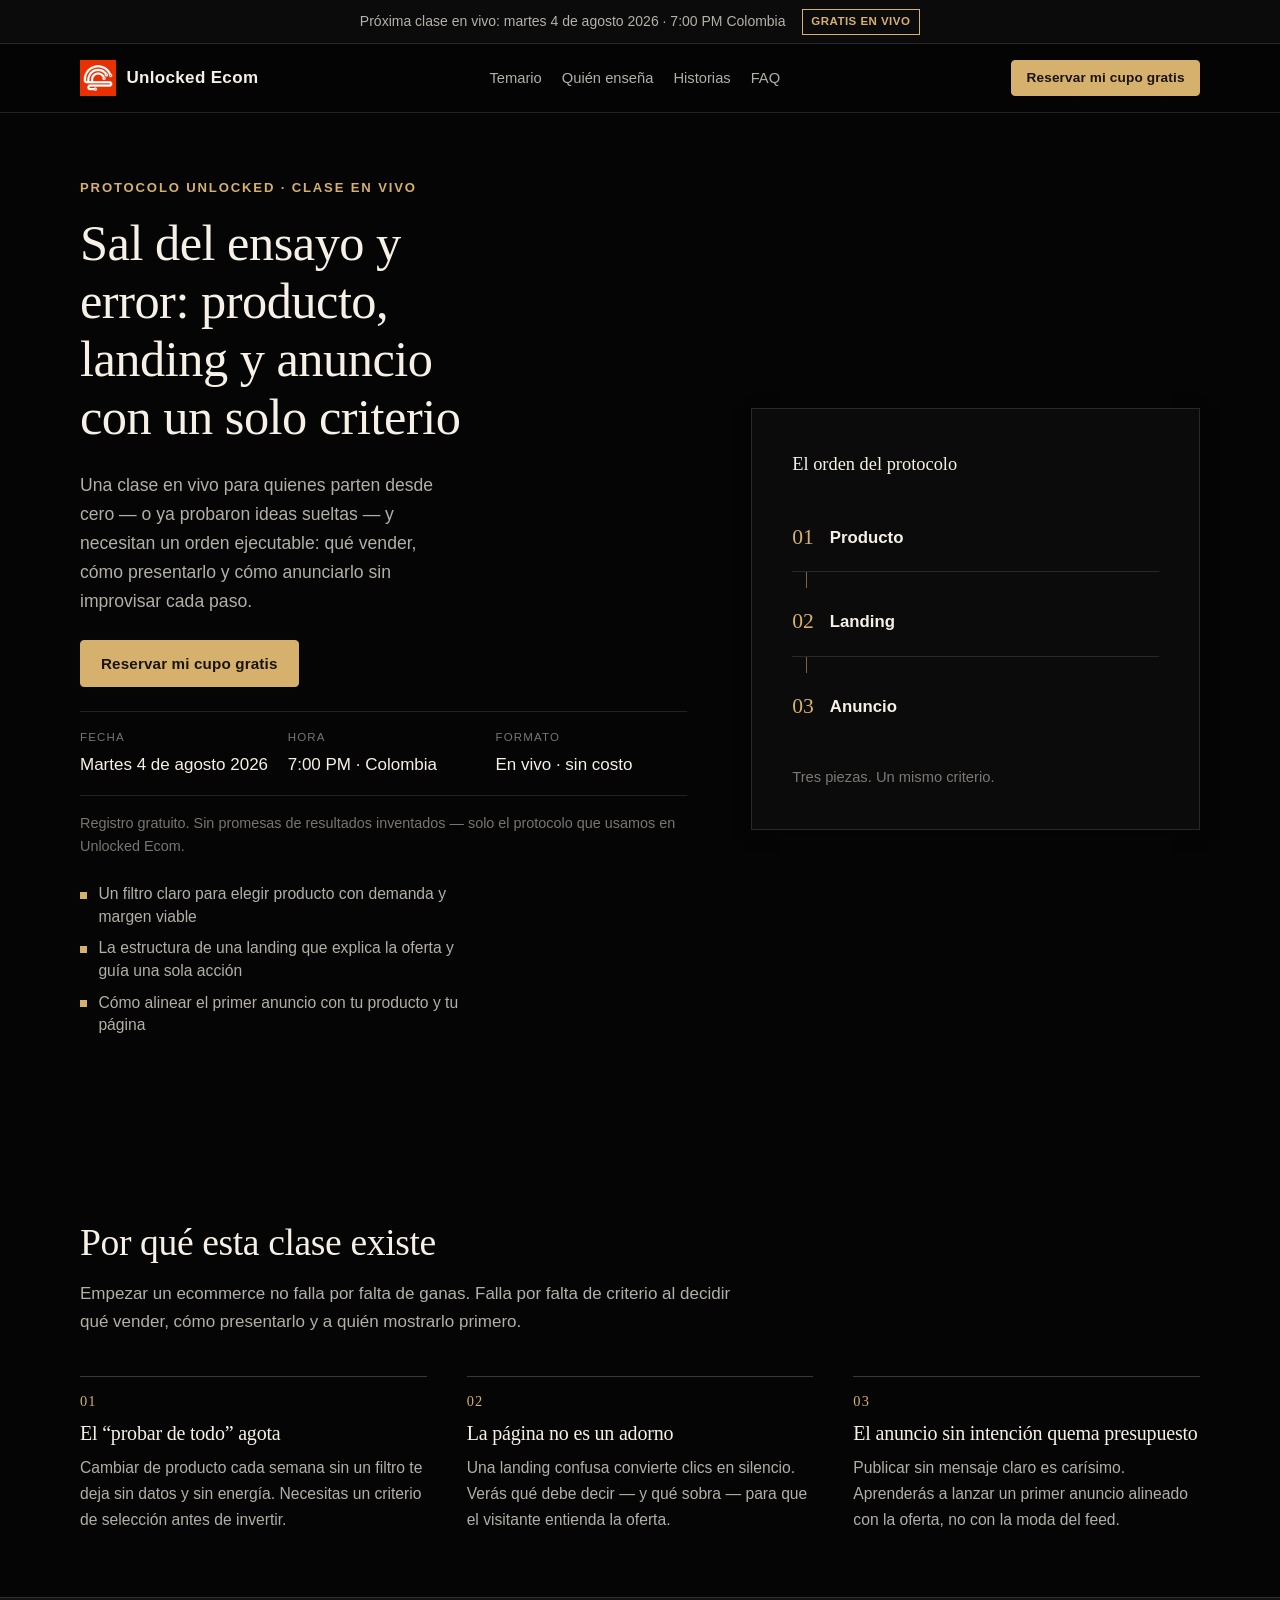
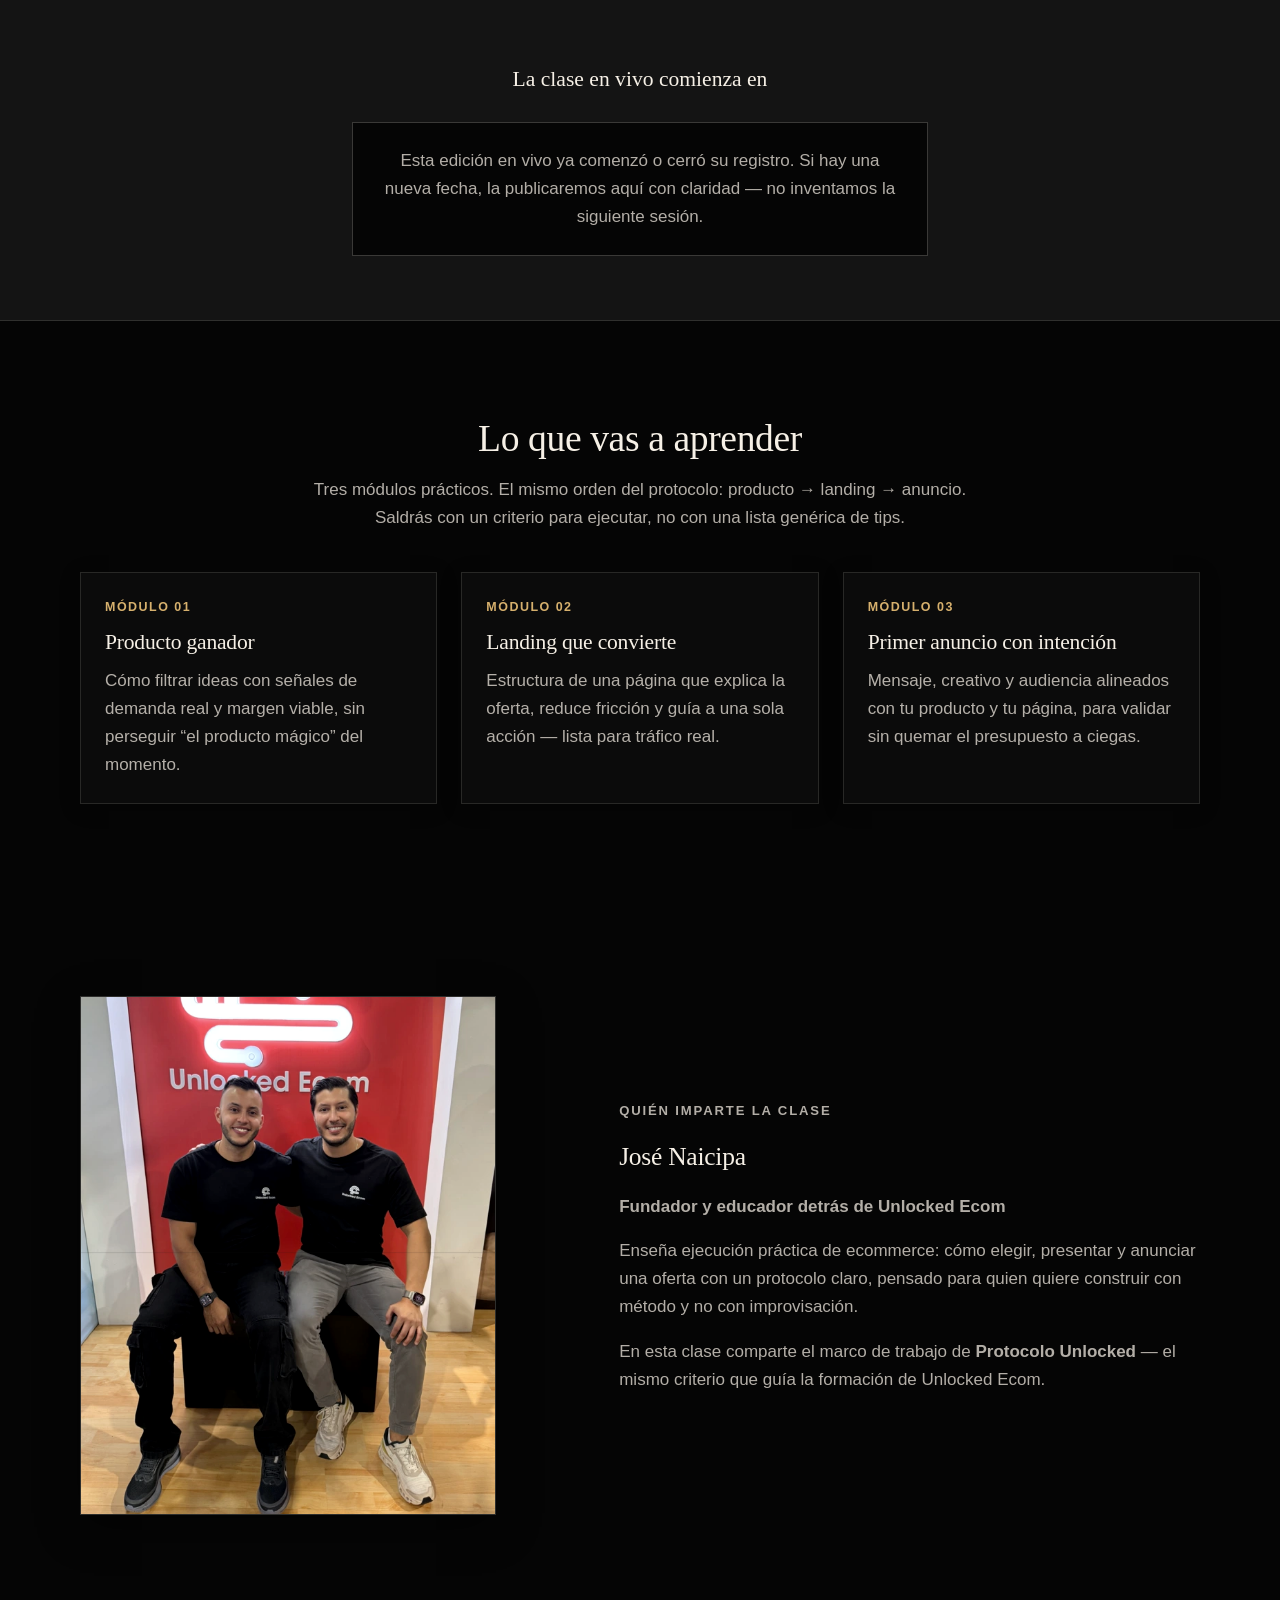
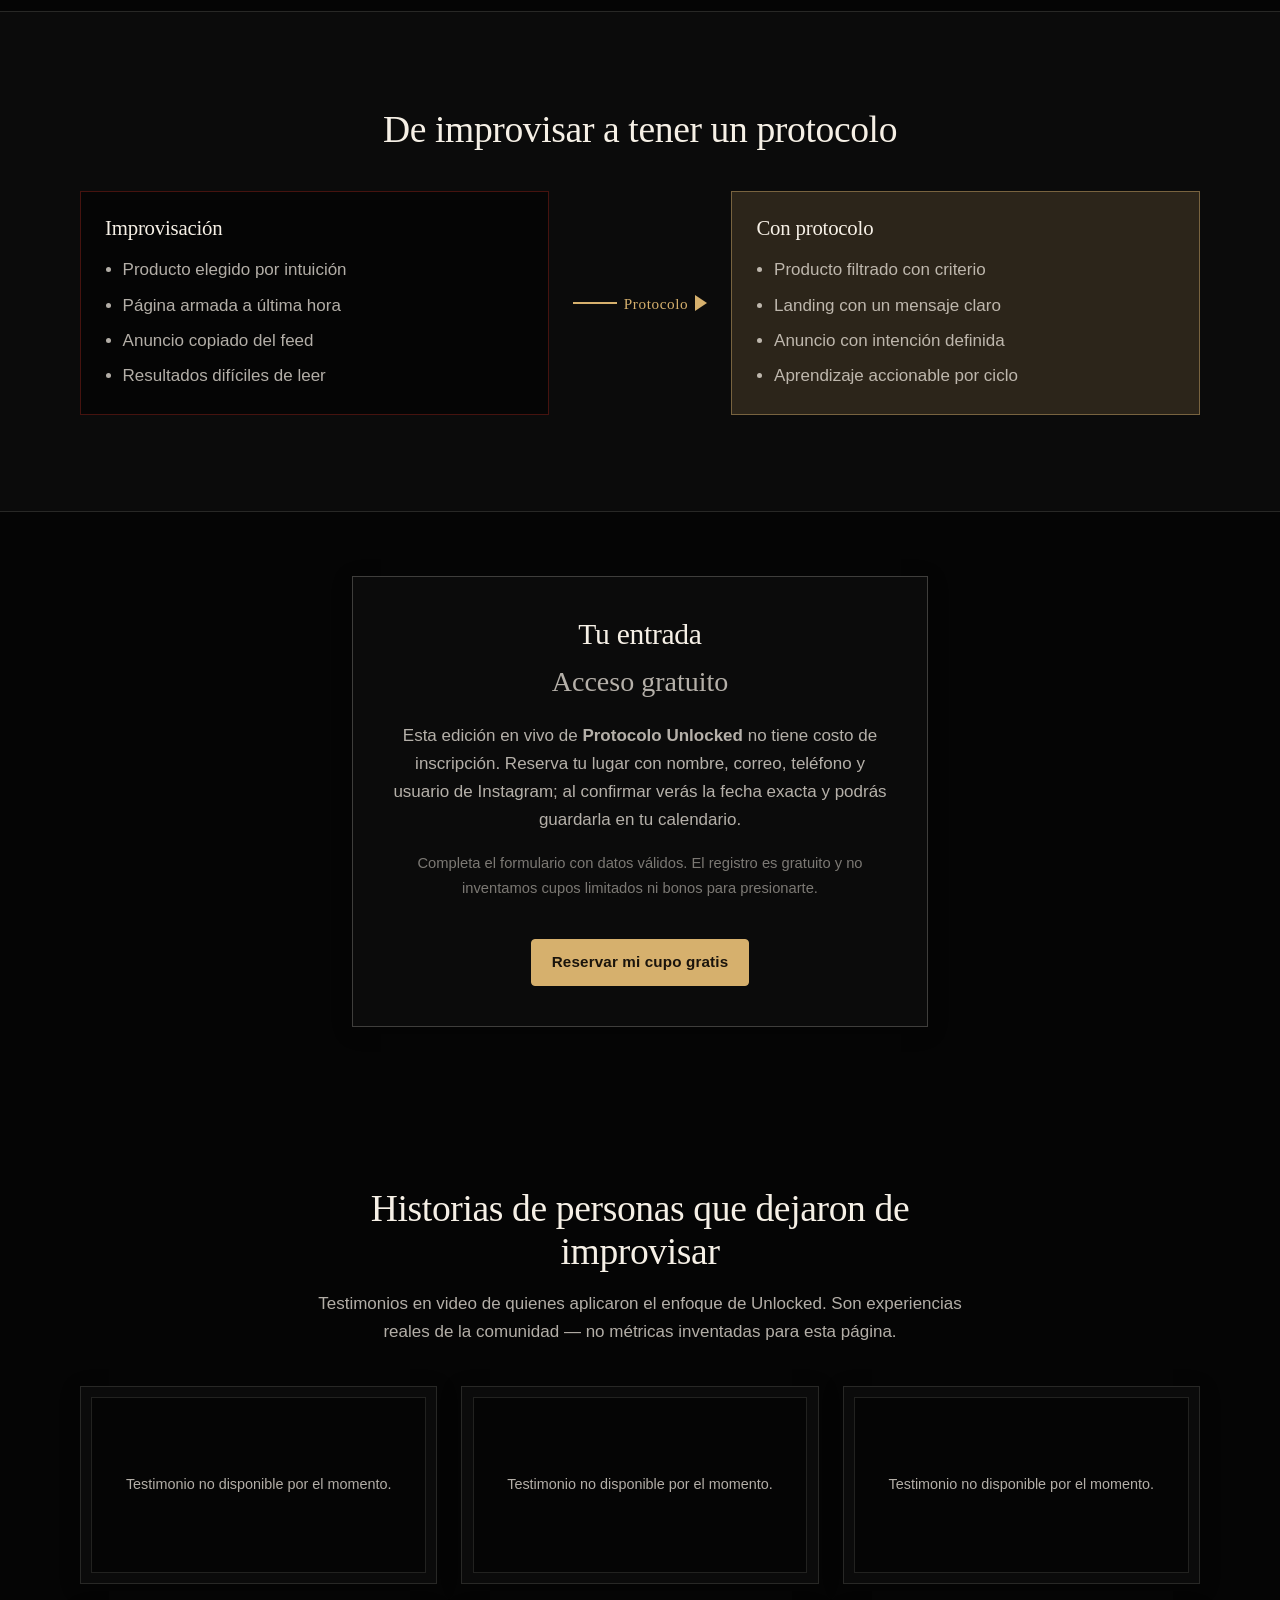
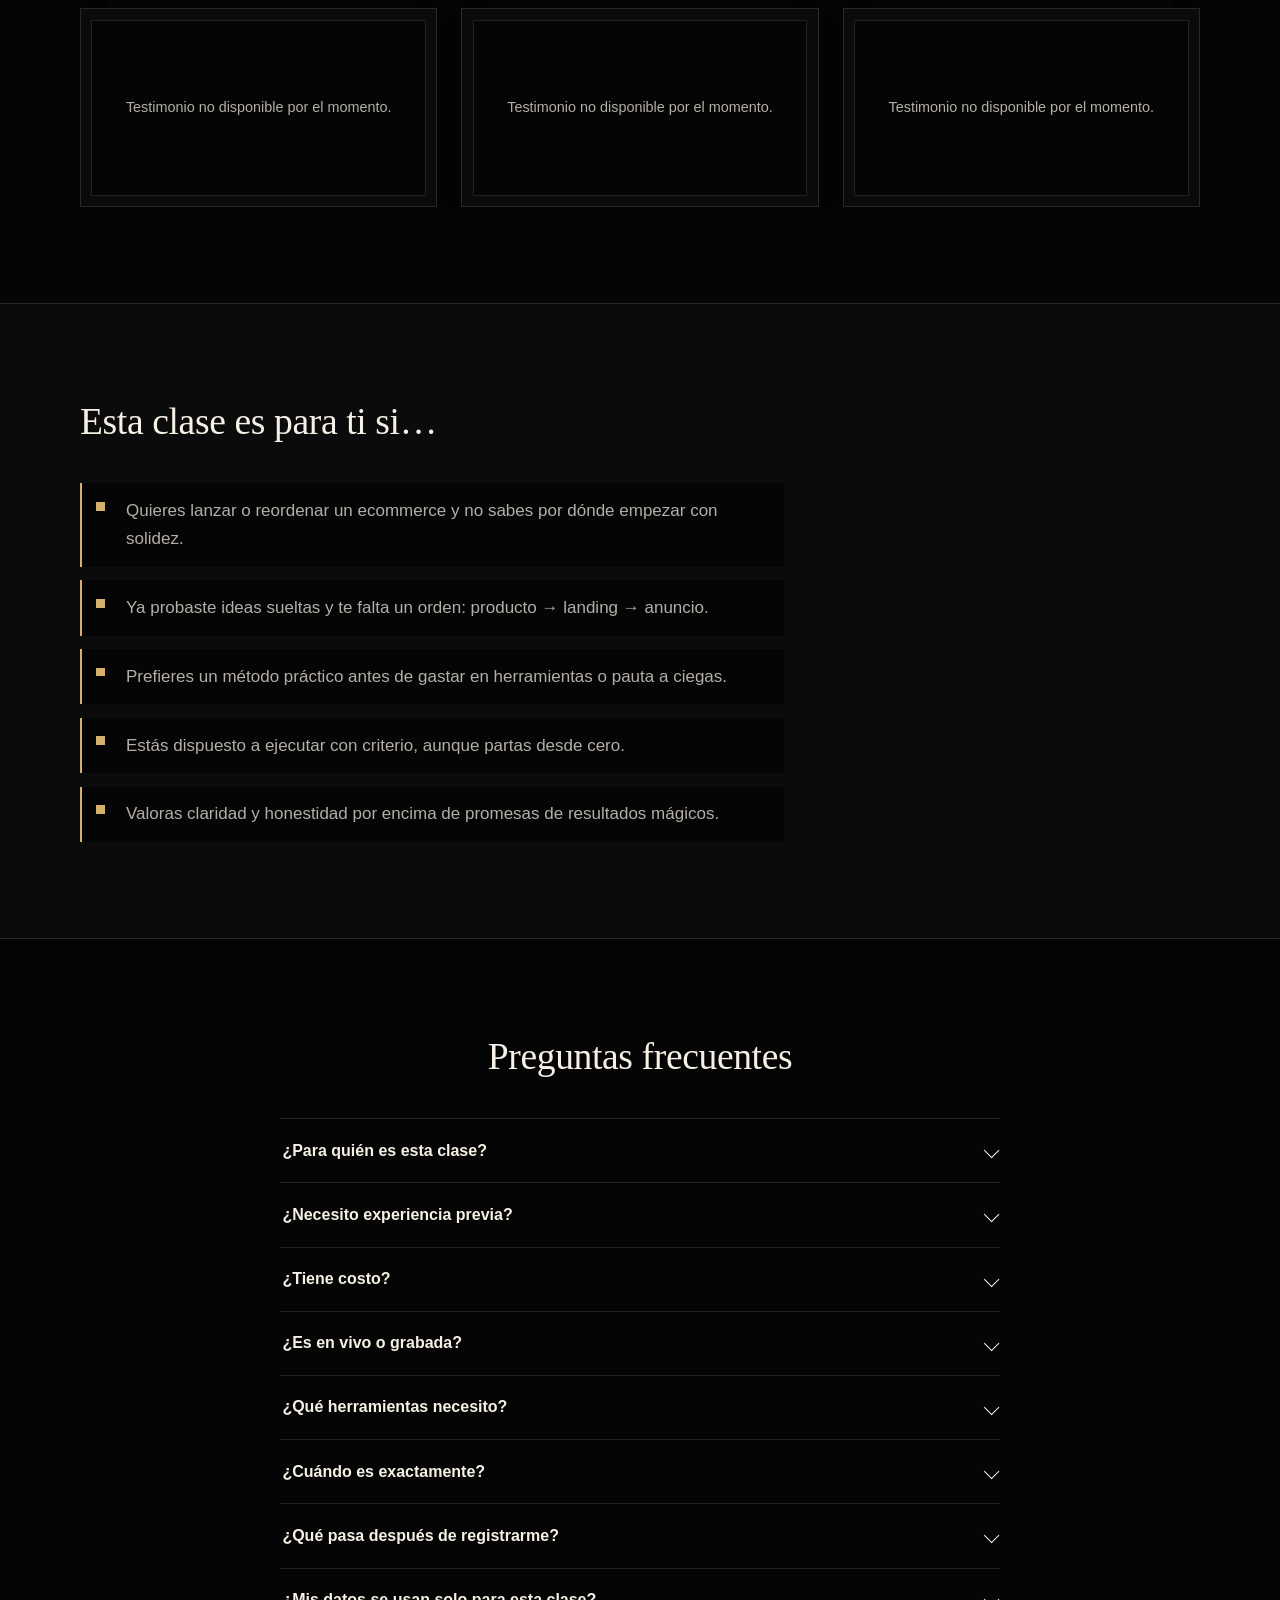
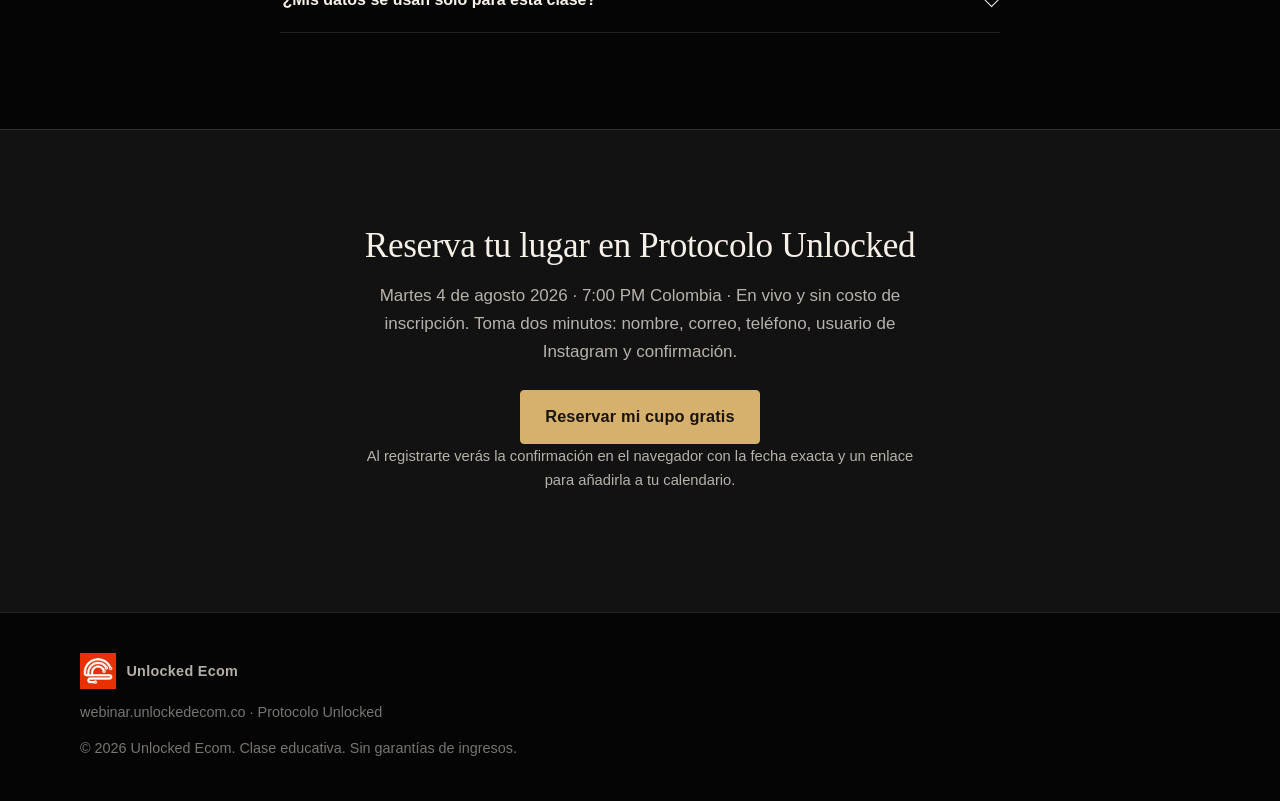
==== commit 6decffd3: "deploy: webinar August 4 at 7 PM" ====
--- a/index.html
+++ b/index.html
@@ -5,7 +5,7 @@
     <meta name="viewport" content="width=device-width, initial-scale=1" />
     <meta
       name="description"
-      content="Protocolo Unlocked: clase en vivo gratuita para ordenar producto, landing y anuncio en un solo criterio. Jueves 30 de julio 2026, 8:00 PM Colombia."
+      content="Protocolo Unlocked: clase en vivo gratuita para ordenar producto, landing y anuncio en un solo criterio. Martes 4 de agosto 2026, 7:00 PM Colombia."
     />
     <link rel="canonical" href="https://webinar.unlockedecom.co/" />
     <meta property="og:type" content="website" />
@@ -14,14 +14,14 @@
     <meta property="og:title" content="Protocolo Unlocked — Clase en vivo | Unlocked Ecom" />
     <meta
       property="og:description"
-      content="Clase en vivo gratuita: producto, landing y anuncio con un protocolo claro. Jueves 30 de julio 2026, 8:00 PM Colombia."
+      content="Clase en vivo gratuita: producto, landing y anuncio con un protocolo claro. Martes 4 de agosto 2026, 7:00 PM Colombia."
     />
     <meta property="og:image" content="https://webinar.unlockedecom.co/assets/unlocked-mark.webp" />
     <meta name="twitter:card" content="summary" />
     <meta name="twitter:title" content="Protocolo Unlocked — Clase en vivo" />
     <meta
       name="twitter:description"
-      content="Reserva tu cupo gratis para la clase en vivo de Protocolo Unlocked. Jueves 30 de julio 2026, 8:00 PM Colombia."
+      content="Reserva tu cupo gratis para la clase en vivo de Protocolo Unlocked. Martes 4 de agosto 2026, 7:00 PM Colombia."
     />
     <title>Protocolo Unlocked — Clase en vivo | Unlocked Ecom</title>
     <link rel="stylesheet" href="./styles.css" />
@@ -61,7 +61,7 @@
 
     <div class="topbar" role="status">
       <p>
-        <span class="topbar__date">Próxima clase en vivo: jueves 30 de julio 2026 · 8:00 PM Colombia</span>
+        <span class="topbar__date">Próxima clase en vivo: martes 4 de agosto 2026 · 7:00 PM Colombia</span>
         <span class="topbar__badge">Gratis en vivo</span>
       </p>
     </div>
@@ -110,11 +110,11 @@
               <ul class="hero__meta" aria-label="Datos de la clase">
                 <li>
                   <span class="meta-label">Fecha</span>
-                  <span>Jueves 30 de julio 2026</span>
+                  <span>Martes 4 de agosto 2026</span>
                 </li>
                 <li>
                   <span class="meta-label">Hora</span>
-                  <span>8:00 PM · Colombia</span>
+                  <span>7:00 PM · Colombia</span>
                 </li>
                 <li>
                   <span class="meta-label">Formato</span>
@@ -198,7 +198,7 @@
         id="cuenta-regresiva"
         class="countdown-band"
         aria-labelledby="countdown-title"
-        data-target="2026-07-31T01:00:00Z"
+        data-target="2026-08-05T00:00:00Z"
       >
         <div class="shell countdown-band__inner">
           <h2 id="countdown-title" class="countdown-band__title">La clase en vivo comienza en</h2>
@@ -517,7 +517,7 @@
               </h3>
               <div class="faq__panel" id="faq-panel-6" role="region" aria-labelledby="faq-btn-6" hidden>
                 <p>
-                  Jueves 30 de julio de 2026 a las 8:00 PM, hora de Colombia.
+                  Martes 4 de agosto de 2026 a las 7:00 PM, hora de Colombia.
                 </p>
               </div>
             </div>
@@ -571,7 +571,7 @@
         <div class="shell final-cta__inner">
           <h2 id="final-cta-title">Reserva tu lugar en Protocolo Unlocked</h2>
           <p>
-            Jueves 30 de julio 2026 · 8:00 PM Colombia · En vivo y sin costo de inscripción.
+            Martes 4 de agosto 2026 · 7:00 PM Colombia · En vivo y sin costo de inscripción.
             Toma dos minutos: nombre, correo, teléfono, usuario de Instagram y confirmación.
           </p>
           <button type="button" class="btn btn--primary btn--lg js-open-register" data-cta="final">
@@ -631,7 +631,7 @@
           </button>
         </header>
         <p class="modal__microcopy" id="modal-microcopy">
-          Clase en vivo · jueves 30 de julio 2026 · 8:00 PM Colombia. Nombre, correo, teléfono y usuario de Instagram.
+          Clase en vivo · martes 4 de agosto 2026 · 7:00 PM Colombia. Nombre, correo, teléfono y usuario de Instagram.
         </p>
         <form id="register-form" class="register-form" novalidate aria-describedby="modal-microcopy">
           <div class="field">
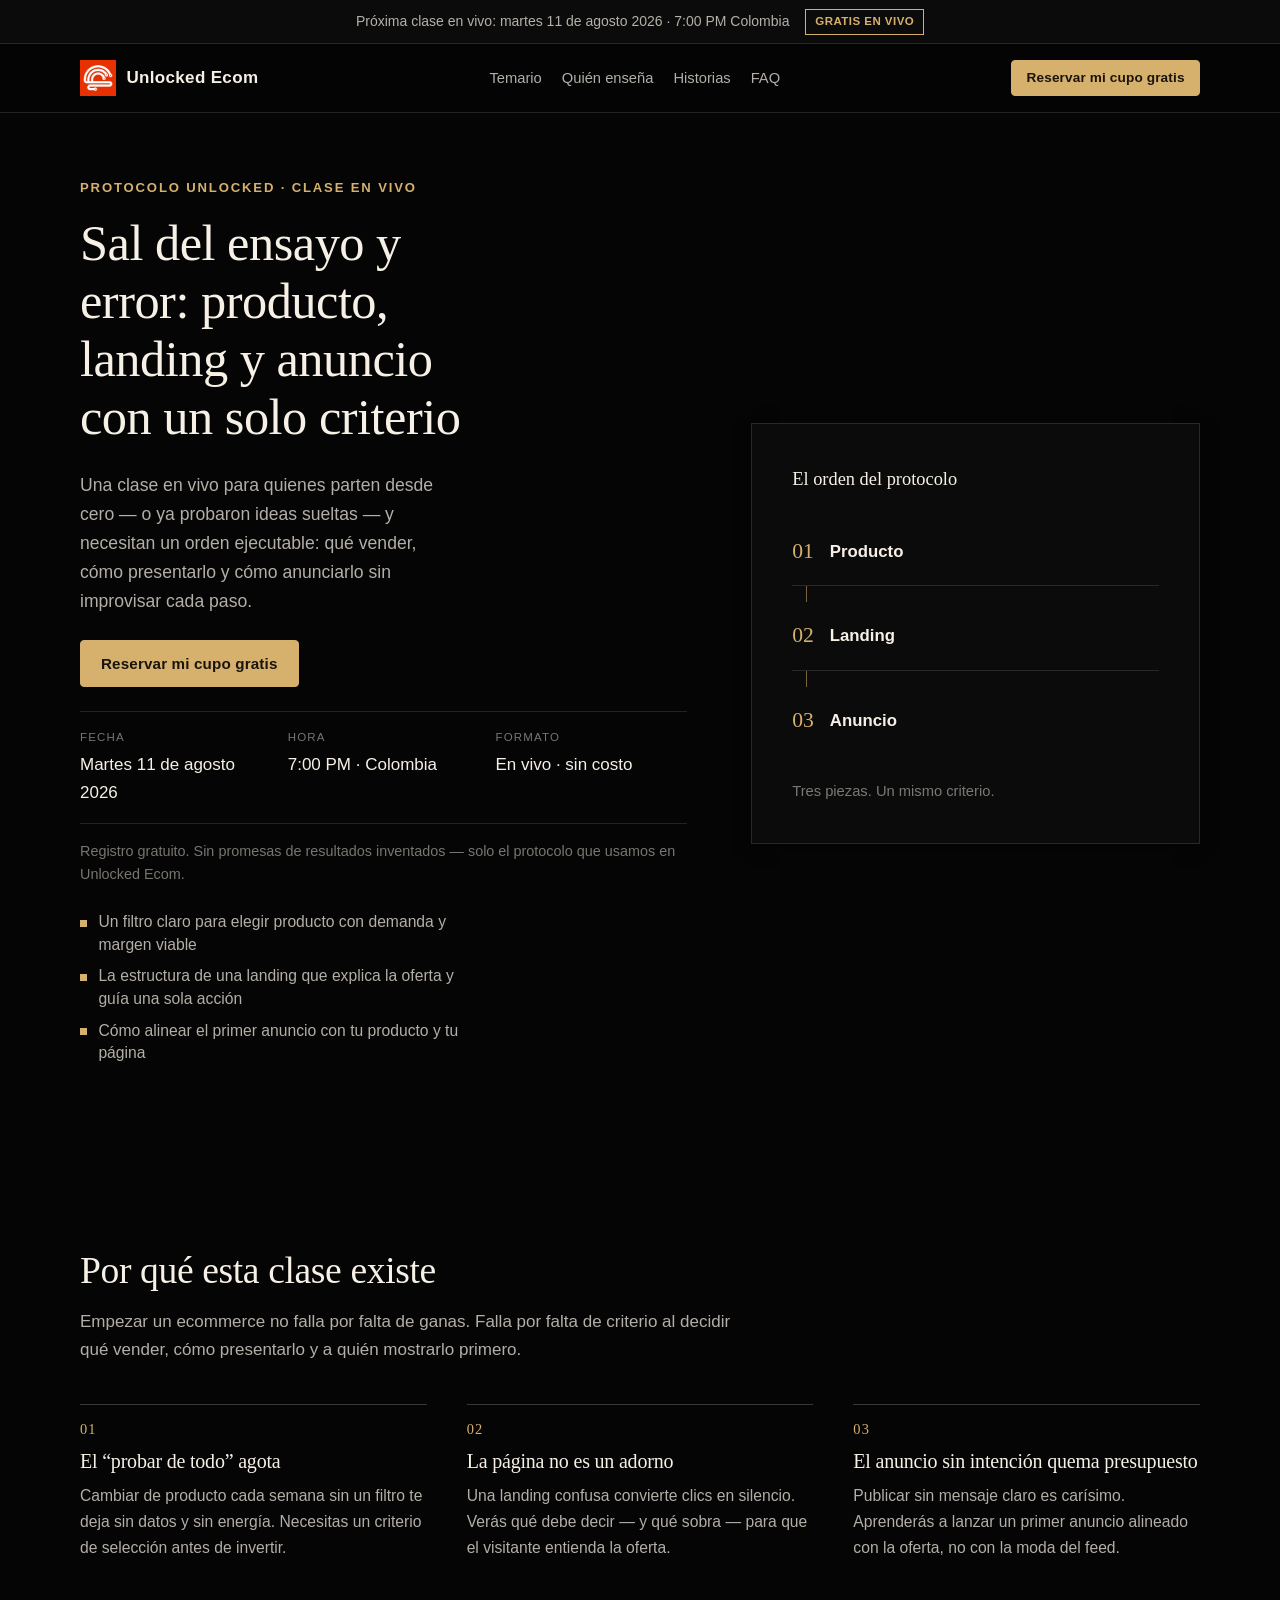
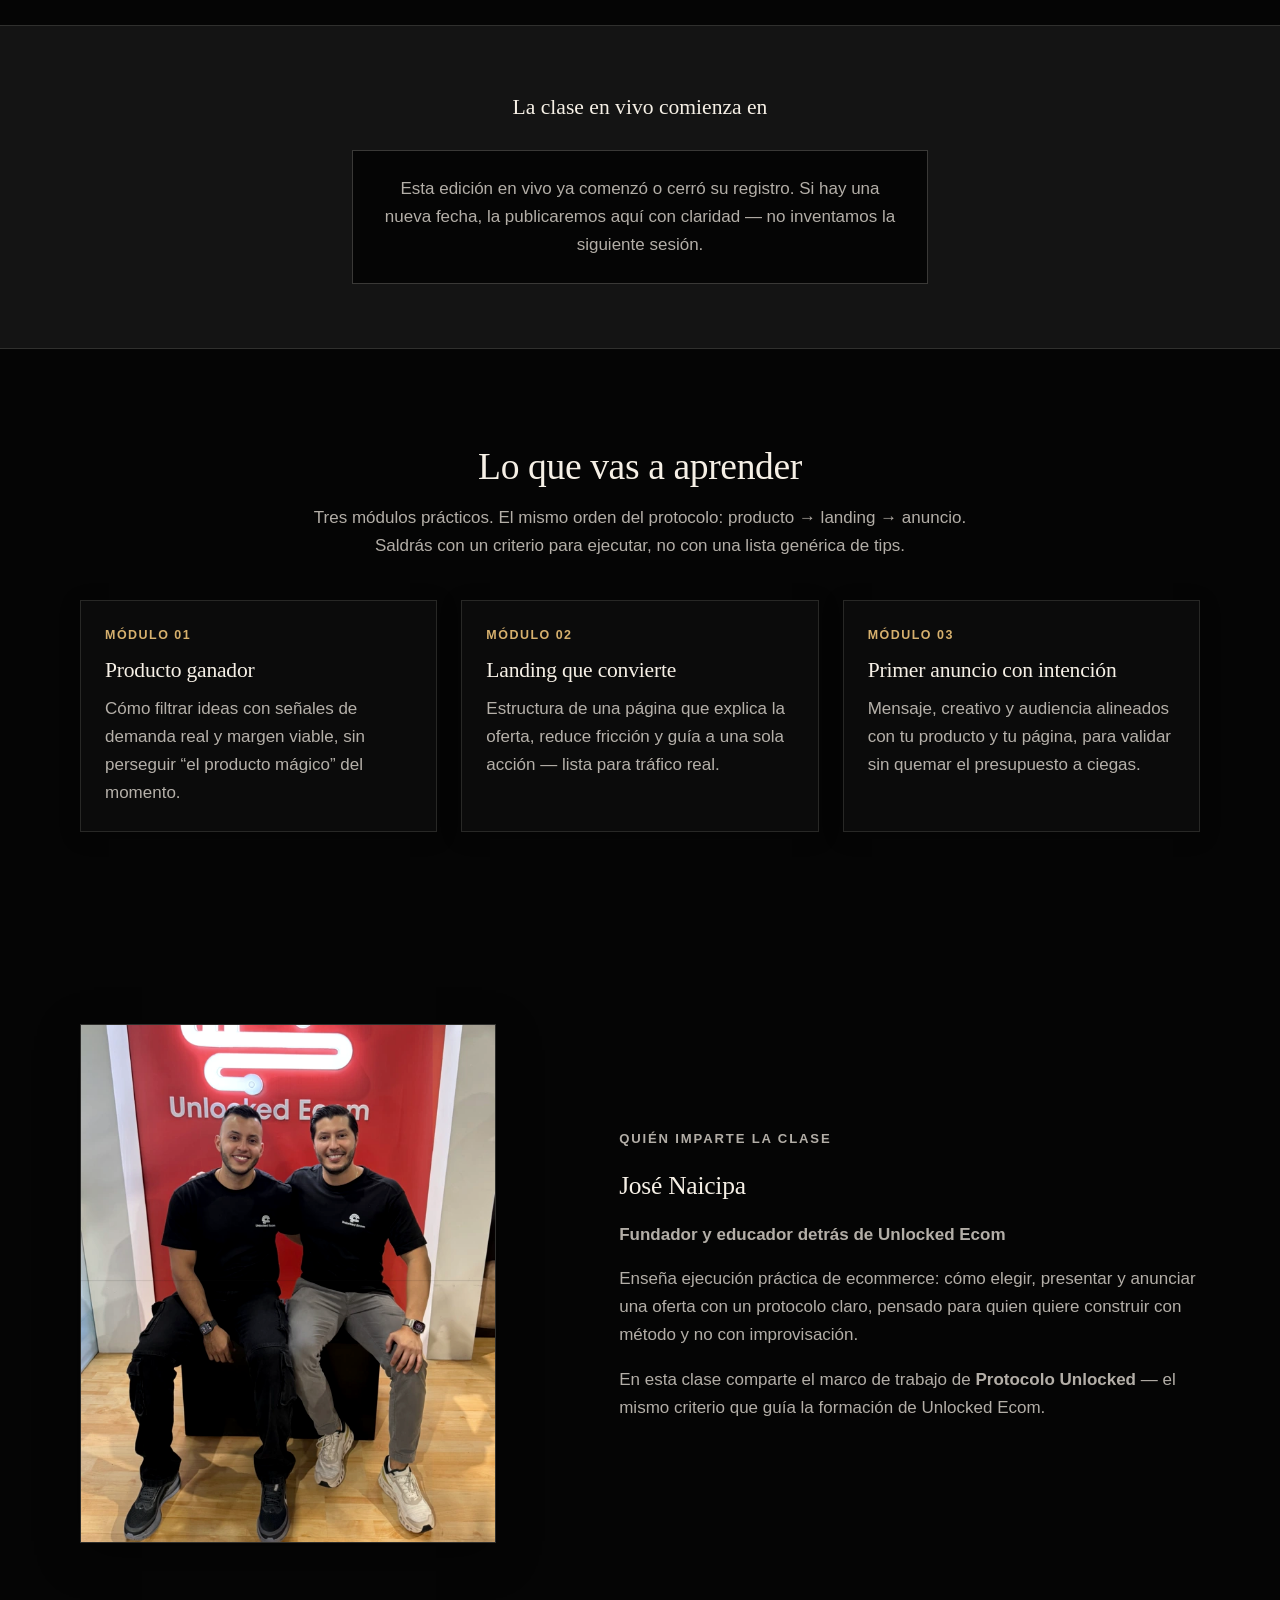
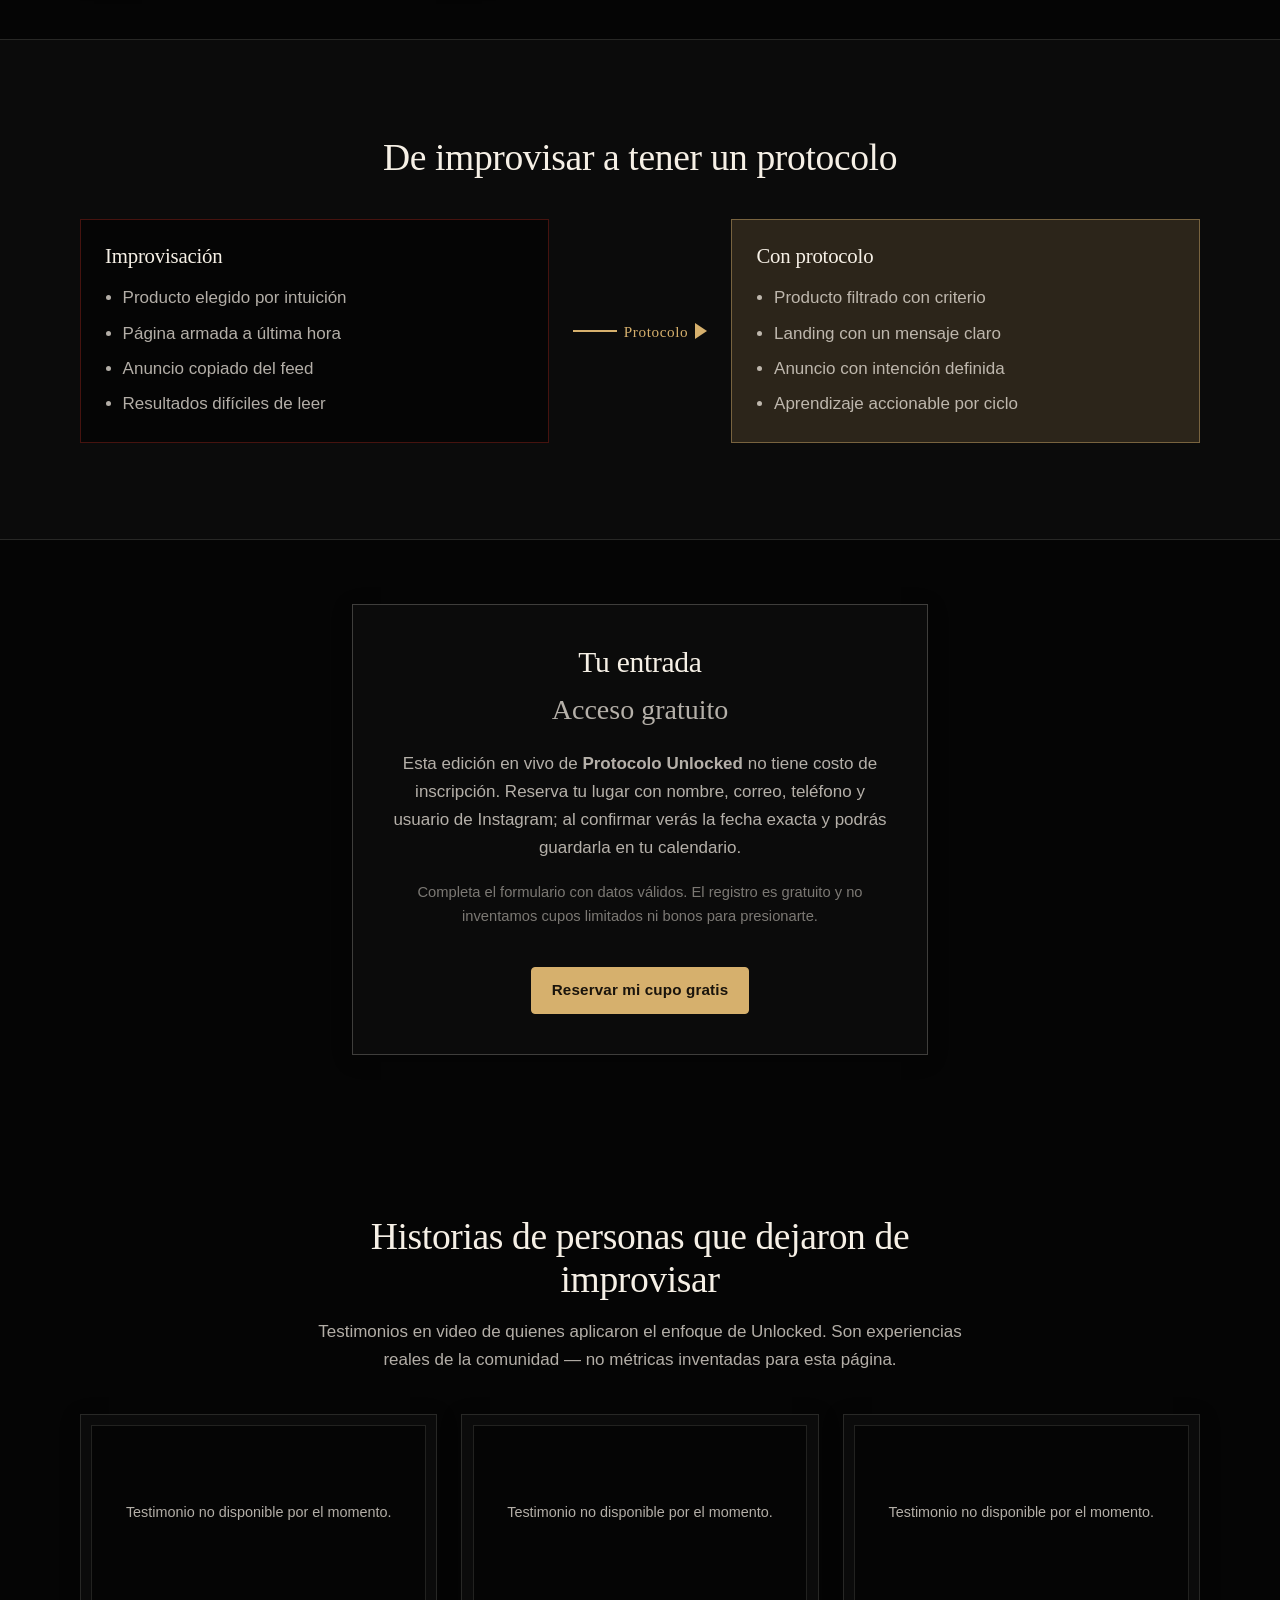
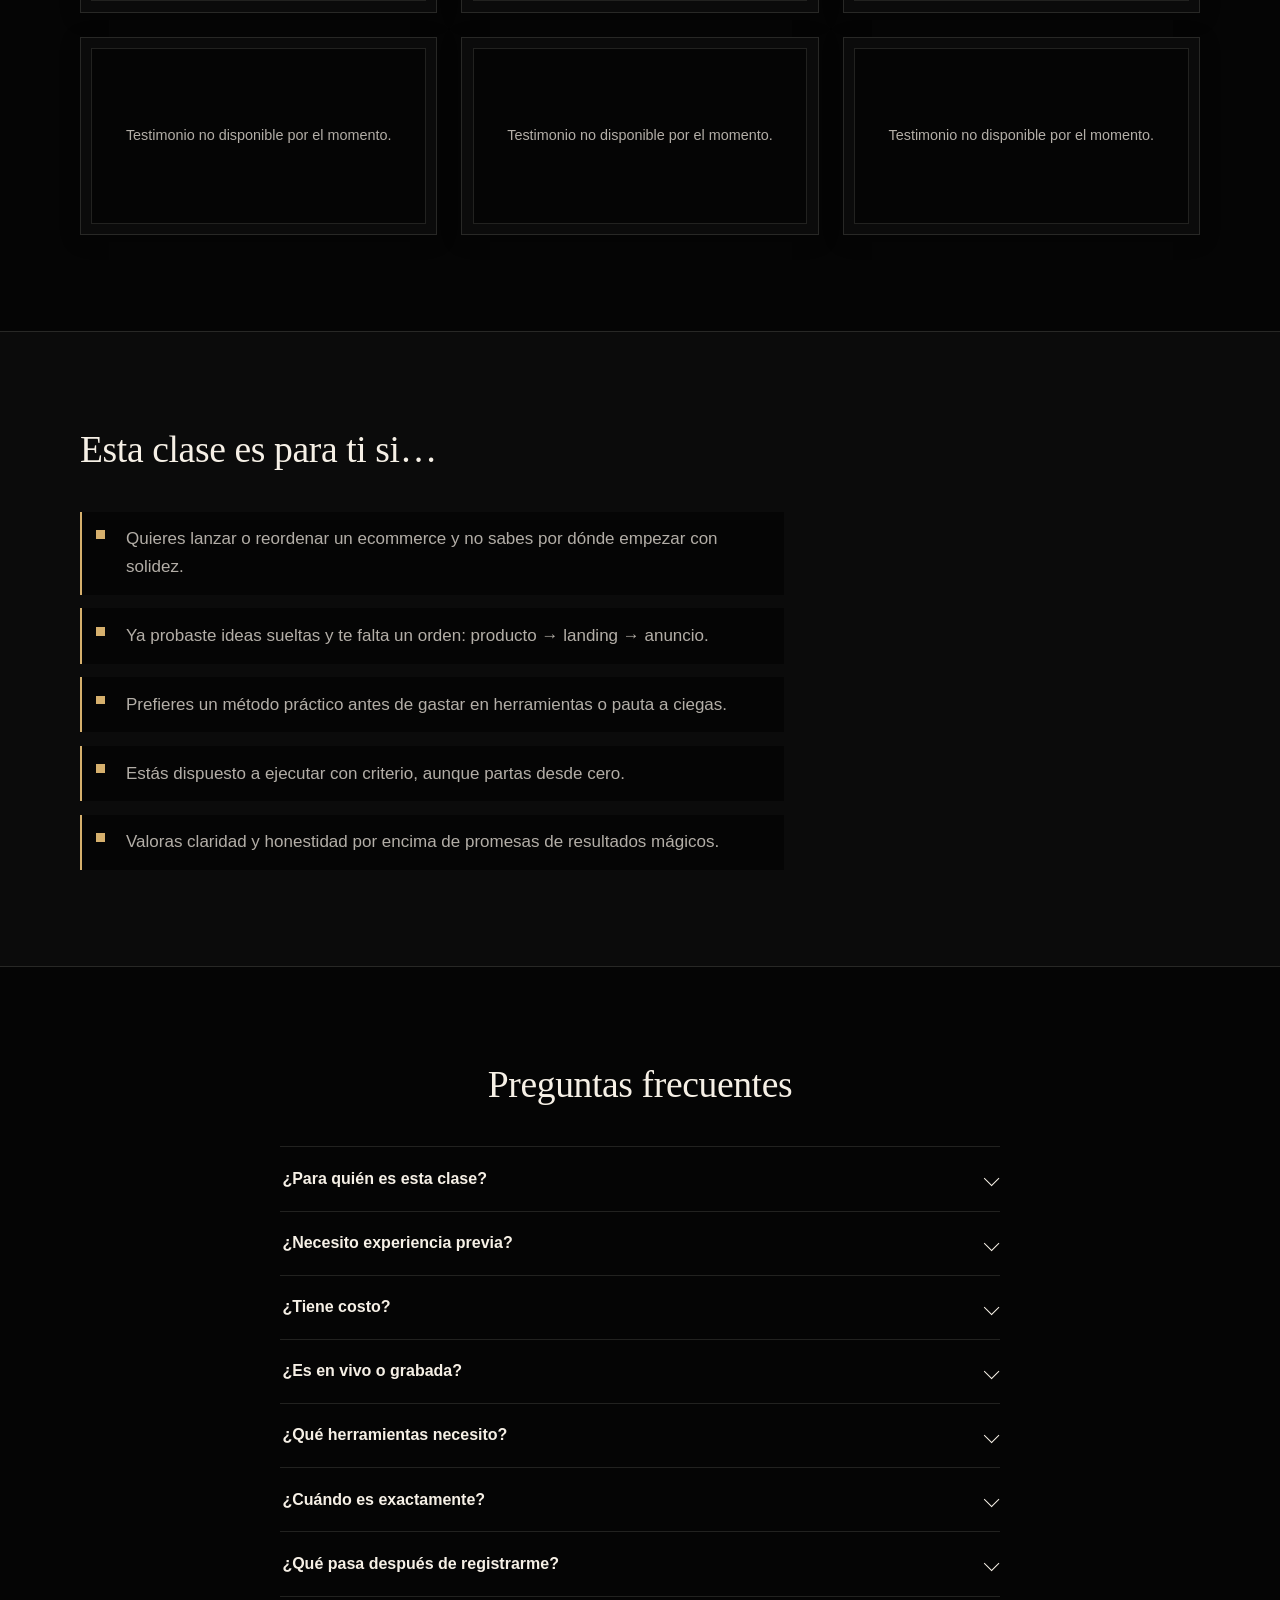
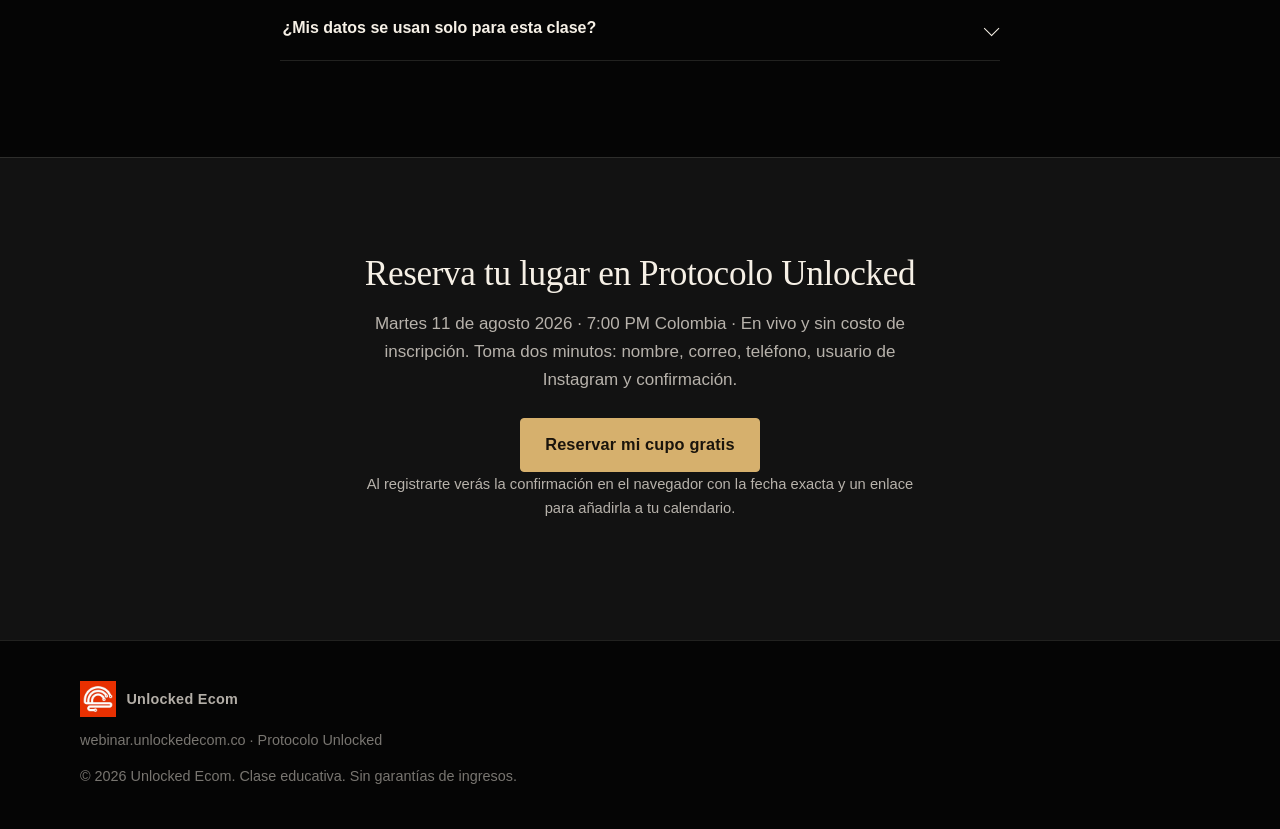
==== commit d8a61c45: "deploy: webinar August 11 required-fields candidate 5c9b0ba" ====
--- a/index.html
+++ b/index.html
@@ -5,7 +5,7 @@
     <meta name="viewport" content="width=device-width, initial-scale=1" />
     <meta
       name="description"
-      content="Protocolo Unlocked: clase en vivo gratuita para ordenar producto, landing y anuncio en un solo criterio. Martes 4 de agosto 2026, 7:00 PM Colombia."
+      content="Protocolo Unlocked: clase en vivo gratuita para ordenar producto, landing y anuncio en un solo criterio. Martes 11 de agosto 2026, 7:00 PM Colombia."
     />
     <link rel="canonical" href="https://webinar.unlockedecom.co/" />
     <meta property="og:type" content="website" />
@@ -14,19 +14,23 @@
     <meta property="og:title" content="Protocolo Unlocked — Clase en vivo | Unlocked Ecom" />
     <meta
       property="og:description"
-      content="Clase en vivo gratuita: producto, landing y anuncio con un protocolo claro. Martes 4 de agosto 2026, 7:00 PM Colombia."
+      content="Clase en vivo gratuita: producto, landing y anuncio con un protocolo claro. Martes 11 de agosto 2026, 7:00 PM Colombia."
     />
     <meta property="og:image" content="https://webinar.unlockedecom.co/assets/unlocked-mark.webp" />
     <meta name="twitter:card" content="summary" />
     <meta name="twitter:title" content="Protocolo Unlocked — Clase en vivo" />
     <meta
       name="twitter:description"
-      content="Reserva tu cupo gratis para la clase en vivo de Protocolo Unlocked. Martes 4 de agosto 2026, 7:00 PM Colombia."
+      content="Reserva tu cupo gratis para la clase en vivo de Protocolo Unlocked. Martes 11 de agosto 2026, 7:00 PM Colombia."
     />
     <title>Protocolo Unlocked — Clase en vivo | Unlocked Ecom</title>
     <link rel="stylesheet" href="./styles.css" />
     <link rel="icon" href="./assets/unlocked-mark.webp" type="image/webp" />
-    <!-- Meta Pixel 4207040806214515 — PageView only at load; Lead only after confirmed registration -->
+    <!--
+      Meta Pixel 4207040806214515 — PageView only at load; CompleteRegistration
+      only after the confirmed registration ACK. autoConfig is disabled for this
+      page so Meta automatic events cannot duplicate the explicit event.
+    -->
     <script>
       !(function (f, b, e, v, n, t, s) {
         if (f.fbq) return;
@@ -44,6 +48,7 @@
         s = b.getElementsByTagName(e)[0];
         s.parentNode.insertBefore(t, s);
       })(window, document, 'script', 'https://connect.facebook.net/en_US/fbevents.js');
+      fbq('set', 'autoConfig', 'false', '4207040806214515');
       fbq('init', '4207040806214515');
       fbq('track', 'PageView');
     </script>
@@ -61,7 +66,7 @@
 
     <div class="topbar" role="status">
       <p>
-        <span class="topbar__date">Próxima clase en vivo: martes 4 de agosto 2026 · 7:00 PM Colombia</span>
+        <span class="topbar__date">Próxima clase en vivo: martes 11 de agosto 2026 · 7:00 PM Colombia</span>
         <span class="topbar__badge">Gratis en vivo</span>
       </p>
     </div>
@@ -110,7 +115,7 @@
               <ul class="hero__meta" aria-label="Datos de la clase">
                 <li>
                   <span class="meta-label">Fecha</span>
-                  <span>Martes 4 de agosto 2026</span>
+                  <span>Martes 11 de agosto 2026</span>
                 </li>
                 <li>
                   <span class="meta-label">Hora</span>
@@ -198,7 +203,7 @@
         id="cuenta-regresiva"
         class="countdown-band"
         aria-labelledby="countdown-title"
-        data-target="2026-08-05T00:00:00Z"
+        data-target="2026-08-12T00:00:00Z"
       >
         <div class="shell countdown-band__inner">
           <h2 id="countdown-title" class="countdown-band__title">La clase en vivo comienza en</h2>
@@ -517,7 +522,7 @@
               </h3>
               <div class="faq__panel" id="faq-panel-6" role="region" aria-labelledby="faq-btn-6" hidden>
                 <p>
-                  Martes 4 de agosto de 2026 a las 7:00 PM, hora de Colombia.
+                  Martes 11 de agosto de 2026 a las 7:00 PM, hora de Colombia.
                 </p>
               </div>
             </div>
@@ -571,7 +576,7 @@
         <div class="shell final-cta__inner">
           <h2 id="final-cta-title">Reserva tu lugar en Protocolo Unlocked</h2>
           <p>
-            Martes 4 de agosto 2026 · 7:00 PM Colombia · En vivo y sin costo de inscripción.
+            Martes 11 de agosto 2026 · 7:00 PM Colombia · En vivo y sin costo de inscripción.
             Toma dos minutos: nombre, correo, teléfono, usuario de Instagram y confirmación.
           </p>
           <button type="button" class="btn btn--primary btn--lg js-open-register" data-cta="final">
@@ -631,7 +636,7 @@
           </button>
         </header>
         <p class="modal__microcopy" id="modal-microcopy">
-          Clase en vivo · martes 4 de agosto 2026 · 7:00 PM Colombia. Nombre, correo, teléfono y usuario de Instagram.
+          Clase en vivo · martes 11 de agosto 2026 · 7:00 PM Colombia. Nombre, correo, teléfono y usuario de Instagram.
         </p>
         <form id="register-form" class="register-form" novalidate aria-describedby="modal-microcopy">
           <div class="field">
@@ -642,6 +647,7 @@
               type="text"
               autocomplete="name"
               required
+              aria-required="true"
               maxlength="120"
               aria-describedby="error-fullName"
             />
@@ -655,6 +661,7 @@
               type="email"
               autocomplete="email"
               required
+              aria-required="true"
               maxlength="160"
               aria-describedby="error-email"
             />
@@ -669,6 +676,7 @@
               autocomplete="tel"
               inputmode="tel"
               required
+              aria-required="true"
               maxlength="24"
               placeholder="+57 300 123 4567"
               aria-describedby="hint-phone error-phone"
@@ -688,6 +696,7 @@
               inputmode="text"
               spellcheck="false"
               required
+              aria-required="true"
               maxlength="31"
               placeholder="@tuusuario"
               aria-describedby="error-instagramUsername"
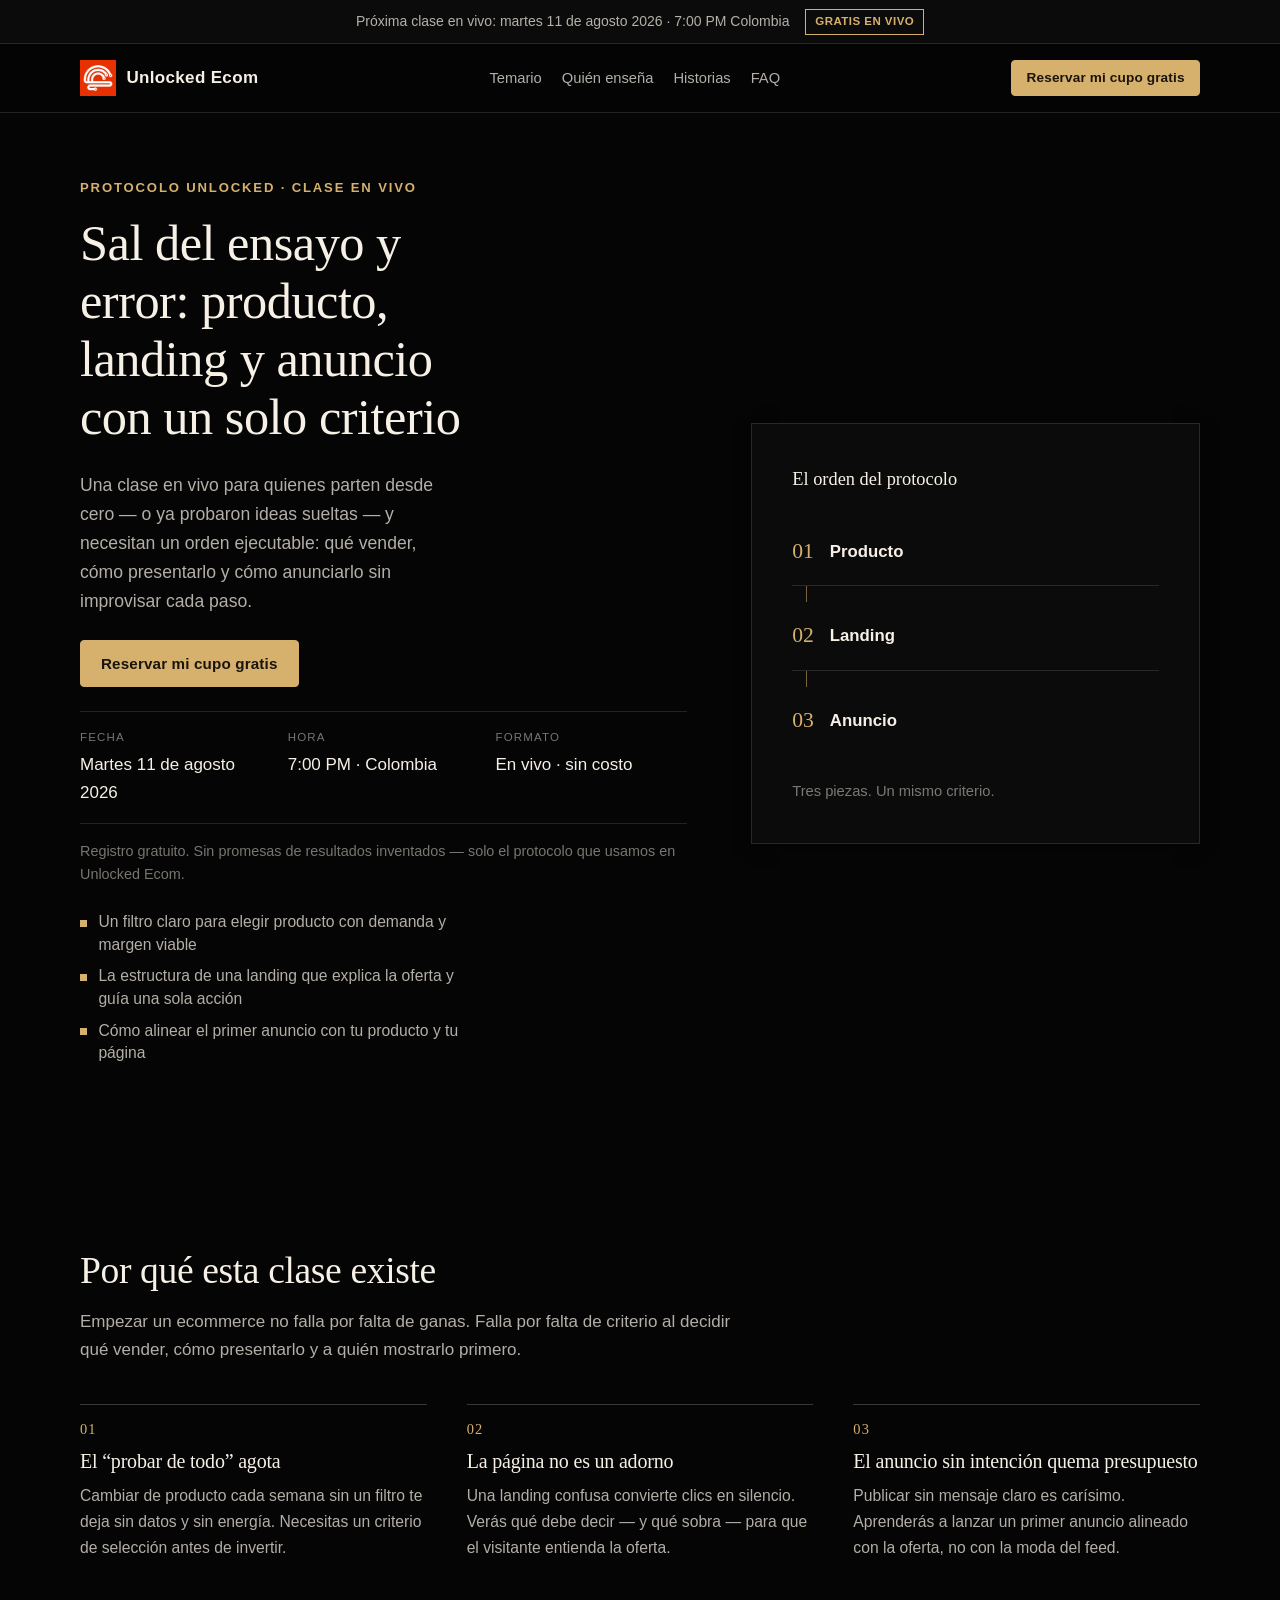
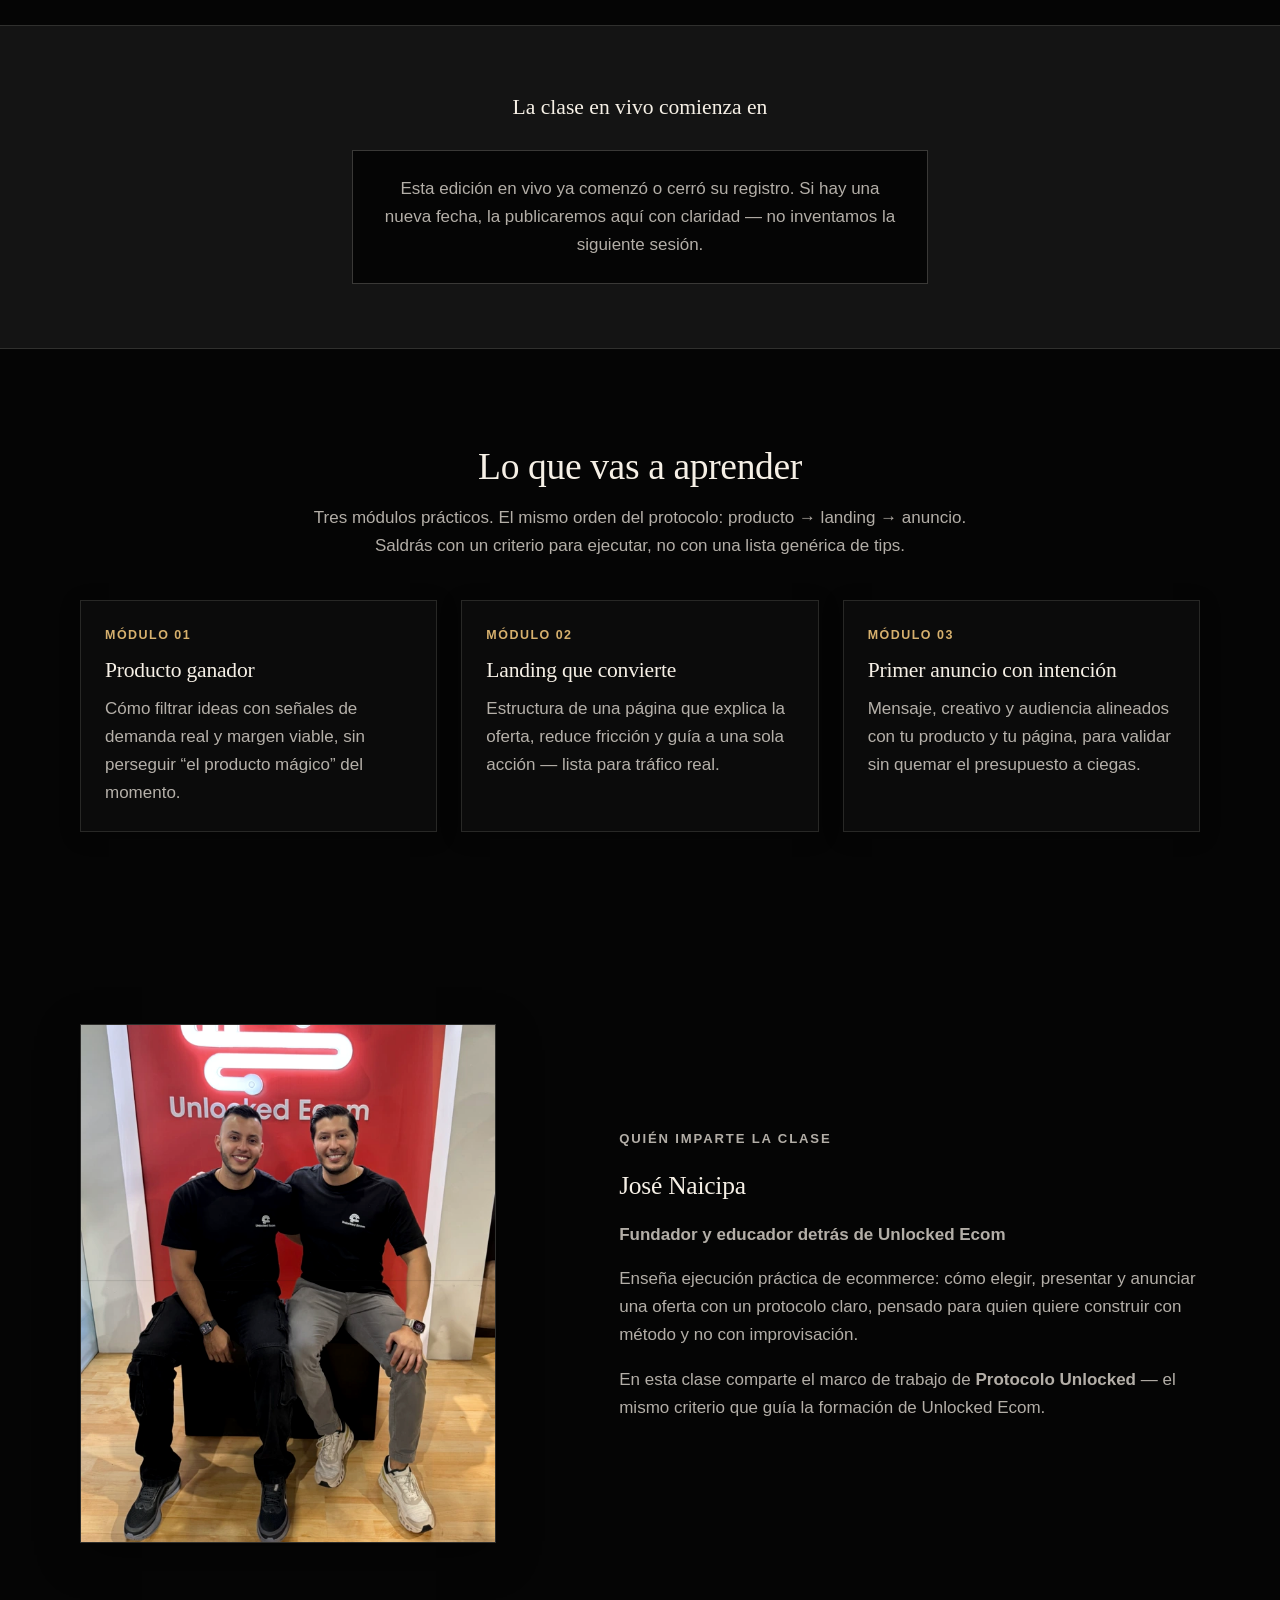
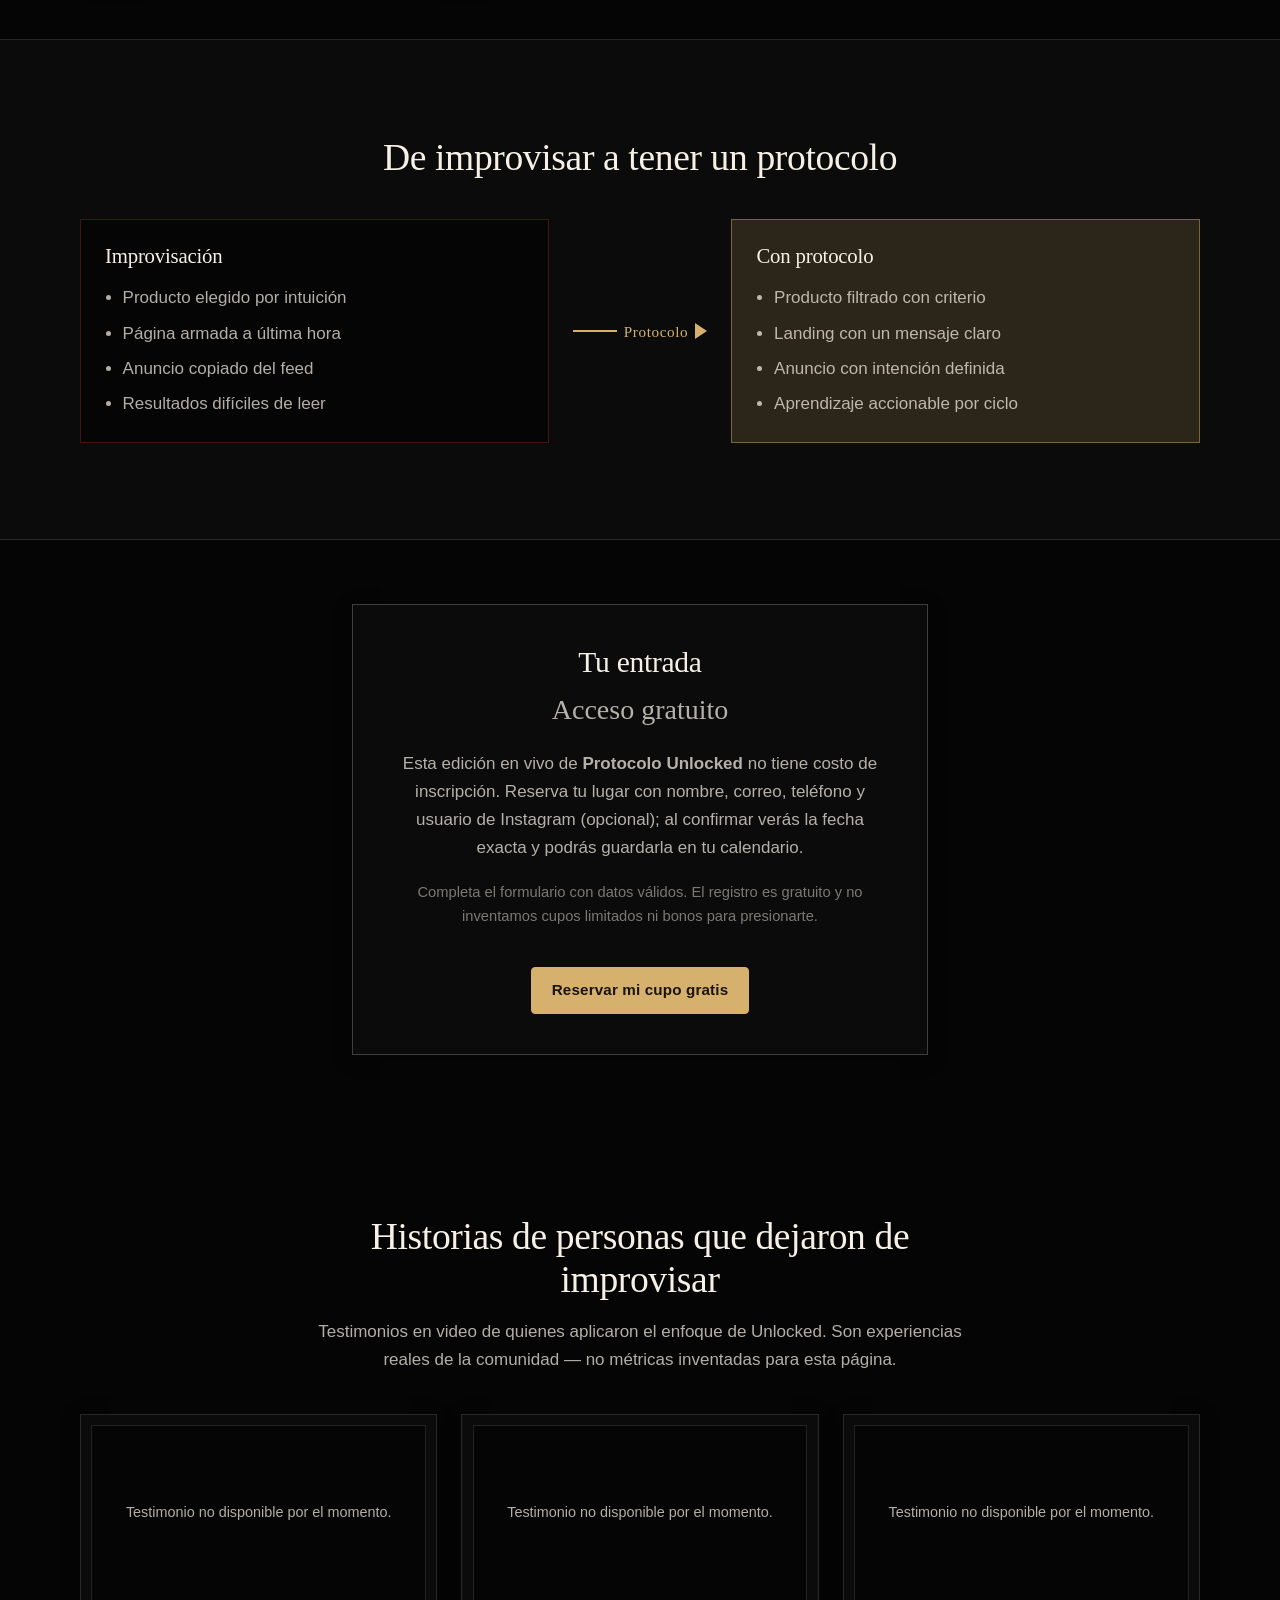
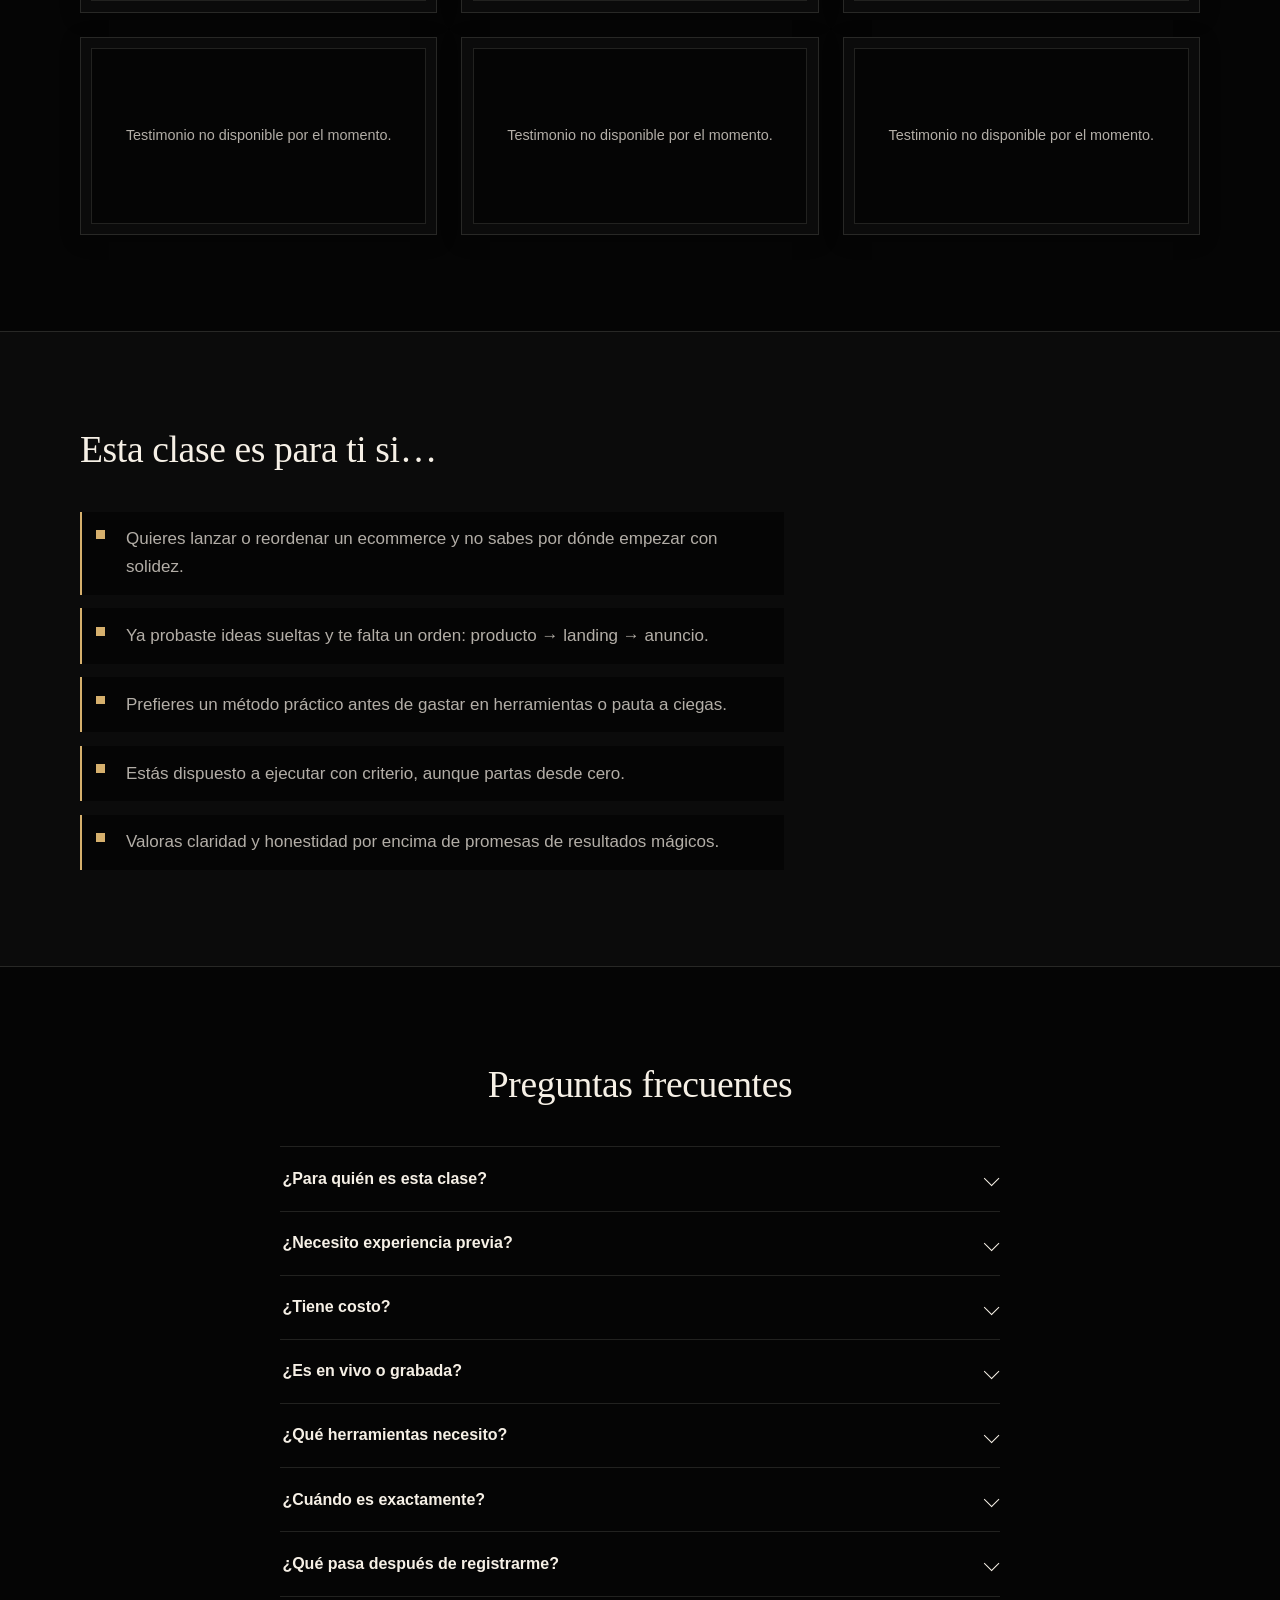
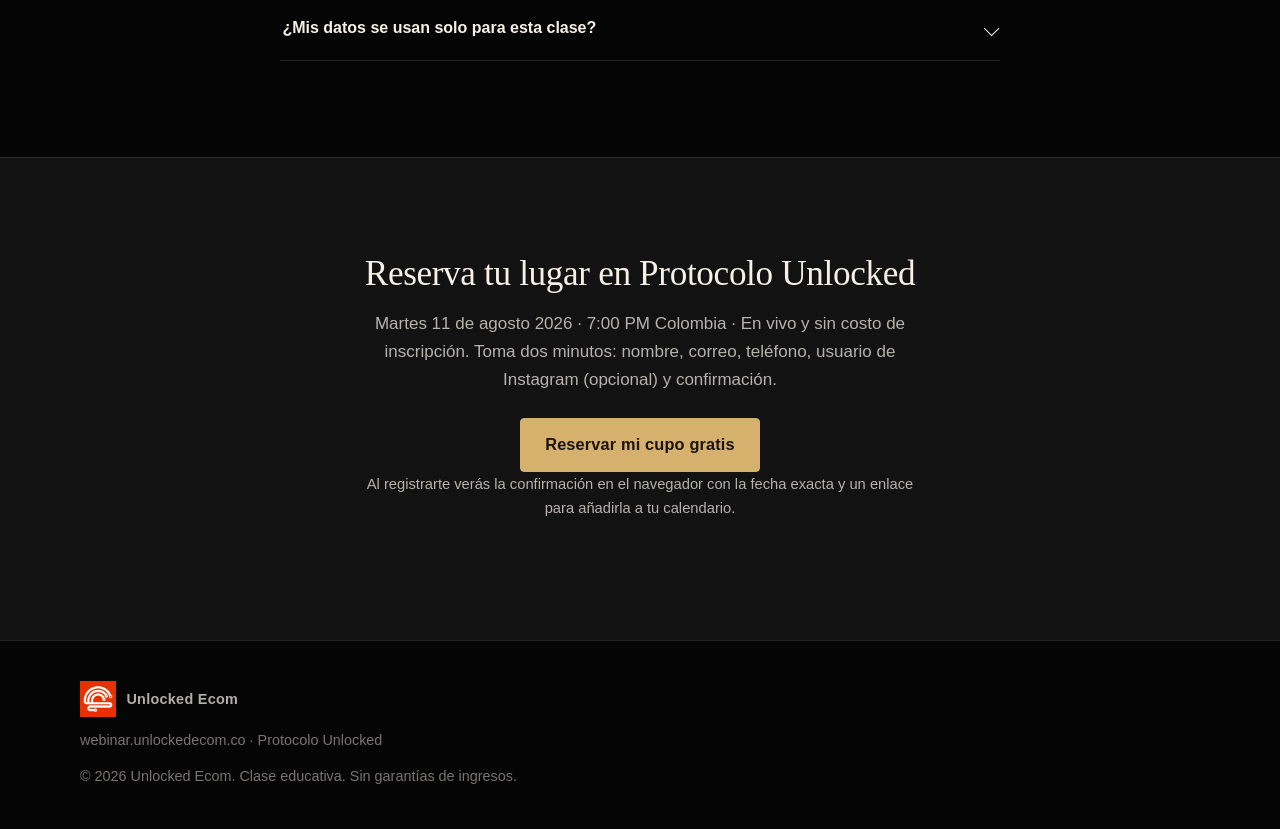
==== commit 912b80e5: "deploy: make Instagram optional on webinar form" ====
--- a/index.html
+++ b/index.html
@@ -350,7 +350,7 @@
             <p class="entrada__price">Acceso gratuito</p>
             <p>
               Esta edición en vivo de <strong>Protocolo Unlocked</strong> no tiene costo
-              de inscripción. Reserva tu lugar con nombre, correo, teléfono y usuario de Instagram; al confirmar verás
+              de inscripción. Reserva tu lugar con nombre, correo, teléfono y usuario de Instagram (opcional); al confirmar verás
               la fecha exacta y podrás guardarla en tu calendario.
             </p>
             <p class="entrada__note">
@@ -562,7 +562,7 @@
               </h3>
               <div class="faq__panel" id="faq-panel-8" role="region" aria-labelledby="faq-btn-8" hidden>
                 <p>
-                  Unlocked Ecom puede usar tu nombre, correo, teléfono y usuario de Instagram solo para gestionar el registro
+                  Unlocked Ecom puede usar tu nombre, correo, teléfono y usuario de Instagram (opcional) solo para gestionar el registro
                   de esta clase y comunicaciones directamente relacionadas con Protocolo Unlocked.
                 </p>
               </div>
@@ -577,7 +577,7 @@
           <h2 id="final-cta-title">Reserva tu lugar en Protocolo Unlocked</h2>
           <p>
             Martes 11 de agosto 2026 · 7:00 PM Colombia · En vivo y sin costo de inscripción.
-            Toma dos minutos: nombre, correo, teléfono, usuario de Instagram y confirmación.
+            Toma dos minutos: nombre, correo, teléfono, usuario de Instagram (opcional) y confirmación.
           </p>
           <button type="button" class="btn btn--primary btn--lg js-open-register" data-cta="final">
             Reservar mi cupo gratis
@@ -636,7 +636,7 @@
           </button>
         </header>
         <p class="modal__microcopy" id="modal-microcopy">
-          Clase en vivo · martes 11 de agosto 2026 · 7:00 PM Colombia. Nombre, correo, teléfono y usuario de Instagram.
+          Clase en vivo · martes 11 de agosto 2026 · 7:00 PM Colombia. Nombre, correo, teléfono y usuario de Instagram (opcional).
         </p>
         <form id="register-form" class="register-form" novalidate aria-describedby="modal-microcopy">
           <div class="field">
@@ -687,7 +687,7 @@
             <p class="field__error" id="error-phone" role="alert" hidden></p>
           </div>
           <div class="field">
-            <label for="instagramUsername">Usuario de Instagram</label>
+            <label for="instagramUsername">Usuario de Instagram (opcional)</label>
             <input
               id="instagramUsername"
               name="instagramUsername"
@@ -695,12 +695,13 @@
               autocomplete="username"
               inputmode="text"
               spellcheck="false"
-              required
-              aria-required="true"
               maxlength="31"
               placeholder="@tuusuario"
-              aria-describedby="error-instagramUsername"
+              aria-describedby="hint-instagramUsername error-instagramUsername"
             />
+            <p class="field__hint" id="hint-instagramUsername">
+              Es opcional: puedes dejarlo vacío y tu registro se completa igual.
+            </p>
             <p class="field__error" id="error-instagramUsername" role="alert" hidden></p>
           </div>
           <div class="field field--checkbox">
@@ -714,7 +715,7 @@
               aria-describedby="error-consent"
             />
             <label for="consent">
-              Acepto que Unlocked Ecom use mi nombre, correo, teléfono y usuario de Instagram solo para gestionar el registro
+              Acepto que Unlocked Ecom use mi nombre, correo, teléfono y usuario de Instagram (opcional) solo para gestionar el registro
               de esta clase y comunicaciones directamente relacionadas con Protocolo Unlocked.
             </label>
             <p class="field__error" id="error-consent" role="alert" hidden></p>
@@ -737,7 +738,7 @@
           <p class="form-footnote">
             Al confirmar, tu registro se procesa en segundos: verás un aviso en pantalla y te
             llevaremos al siguiente paso para completar tu inscripción. Usamos nombre, correo,
-            teléfono y usuario de Instagram solo para este registro.
+            teléfono y usuario de Instagram (opcional) solo para este registro.
           </p>
         </form>
       </div>
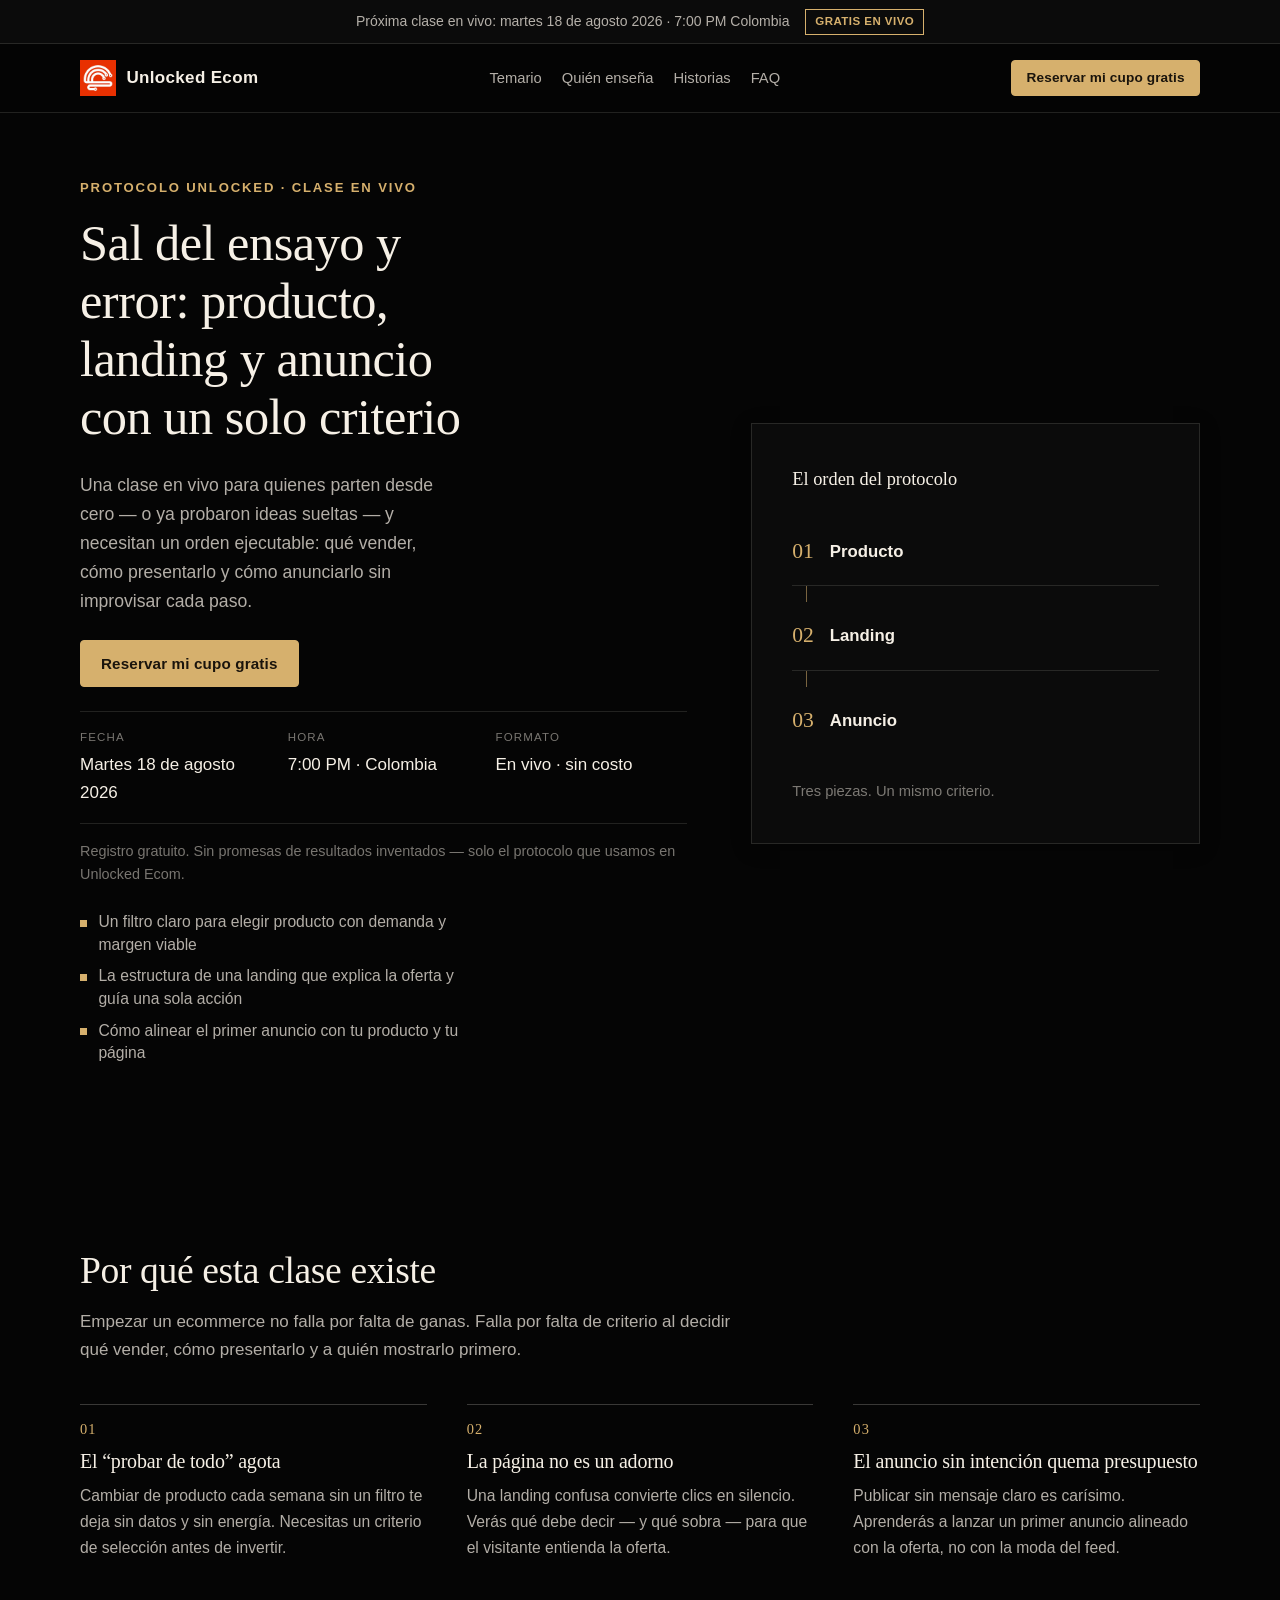
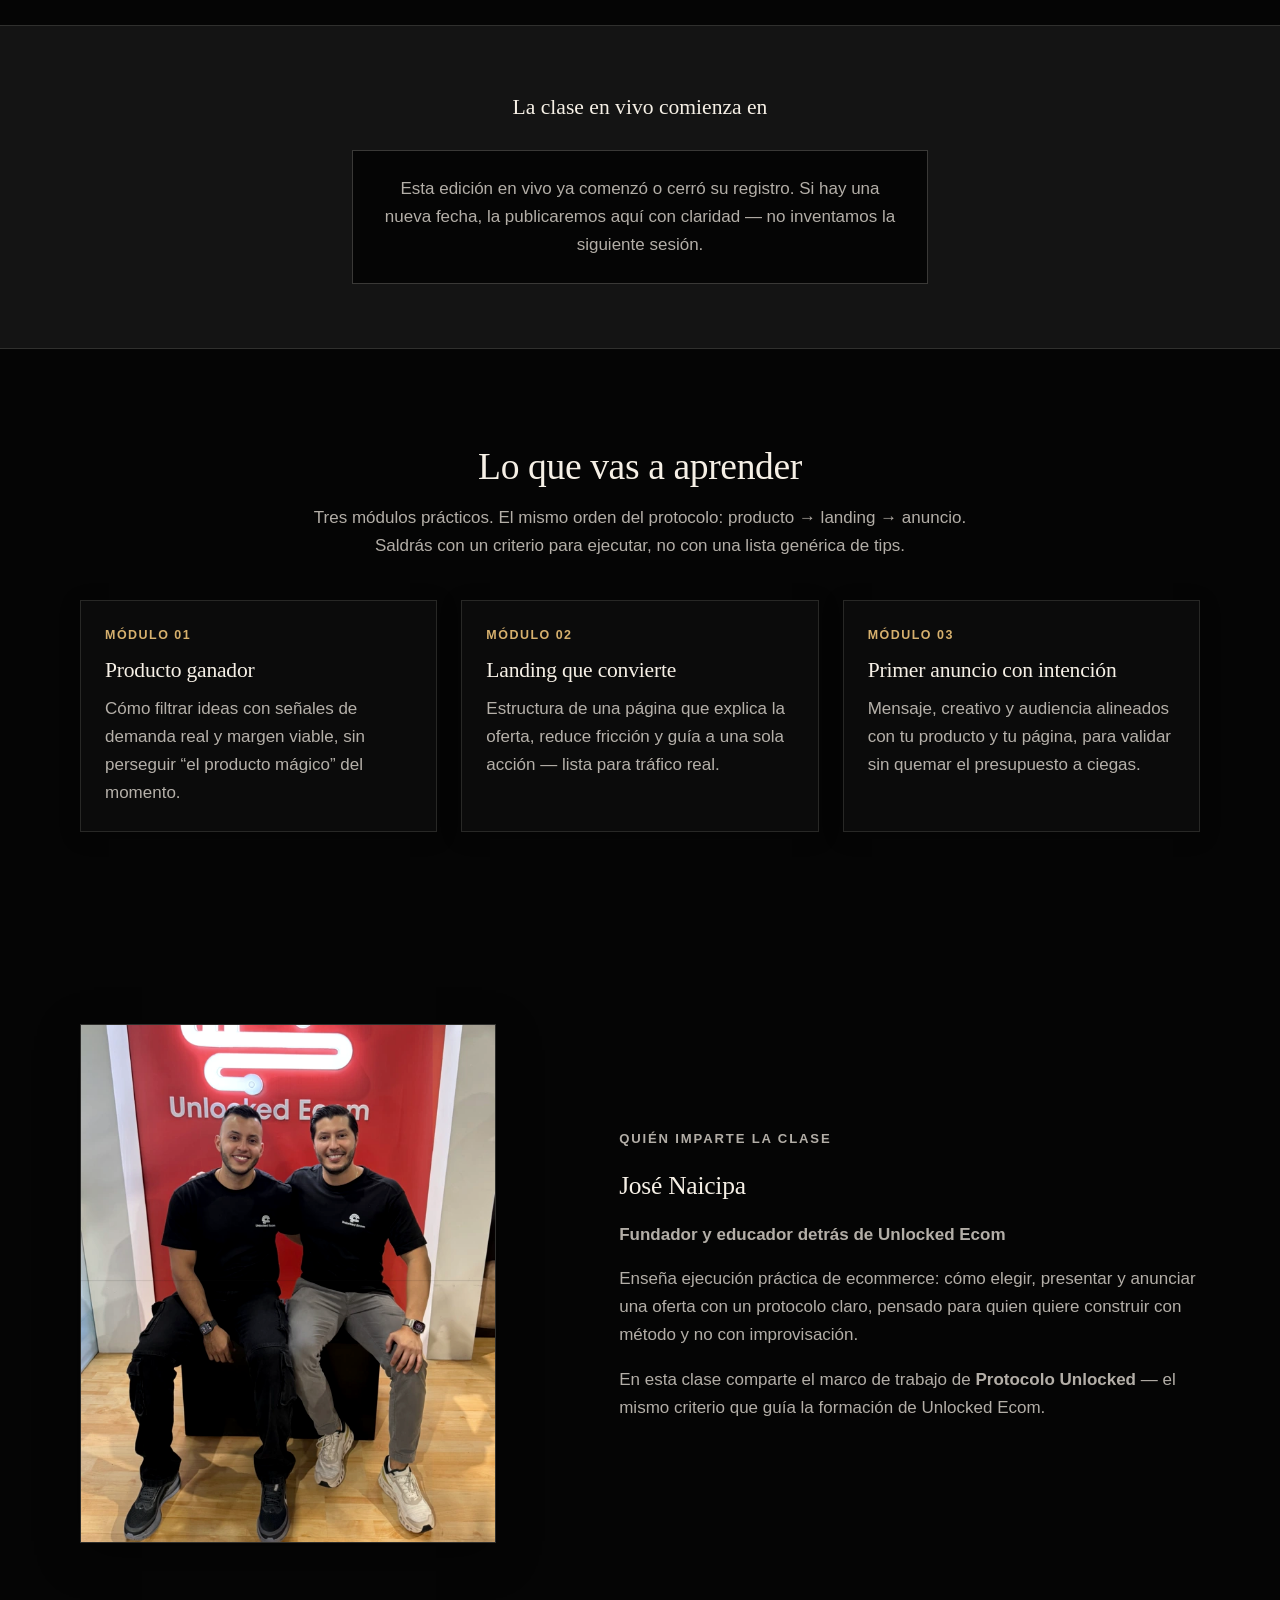
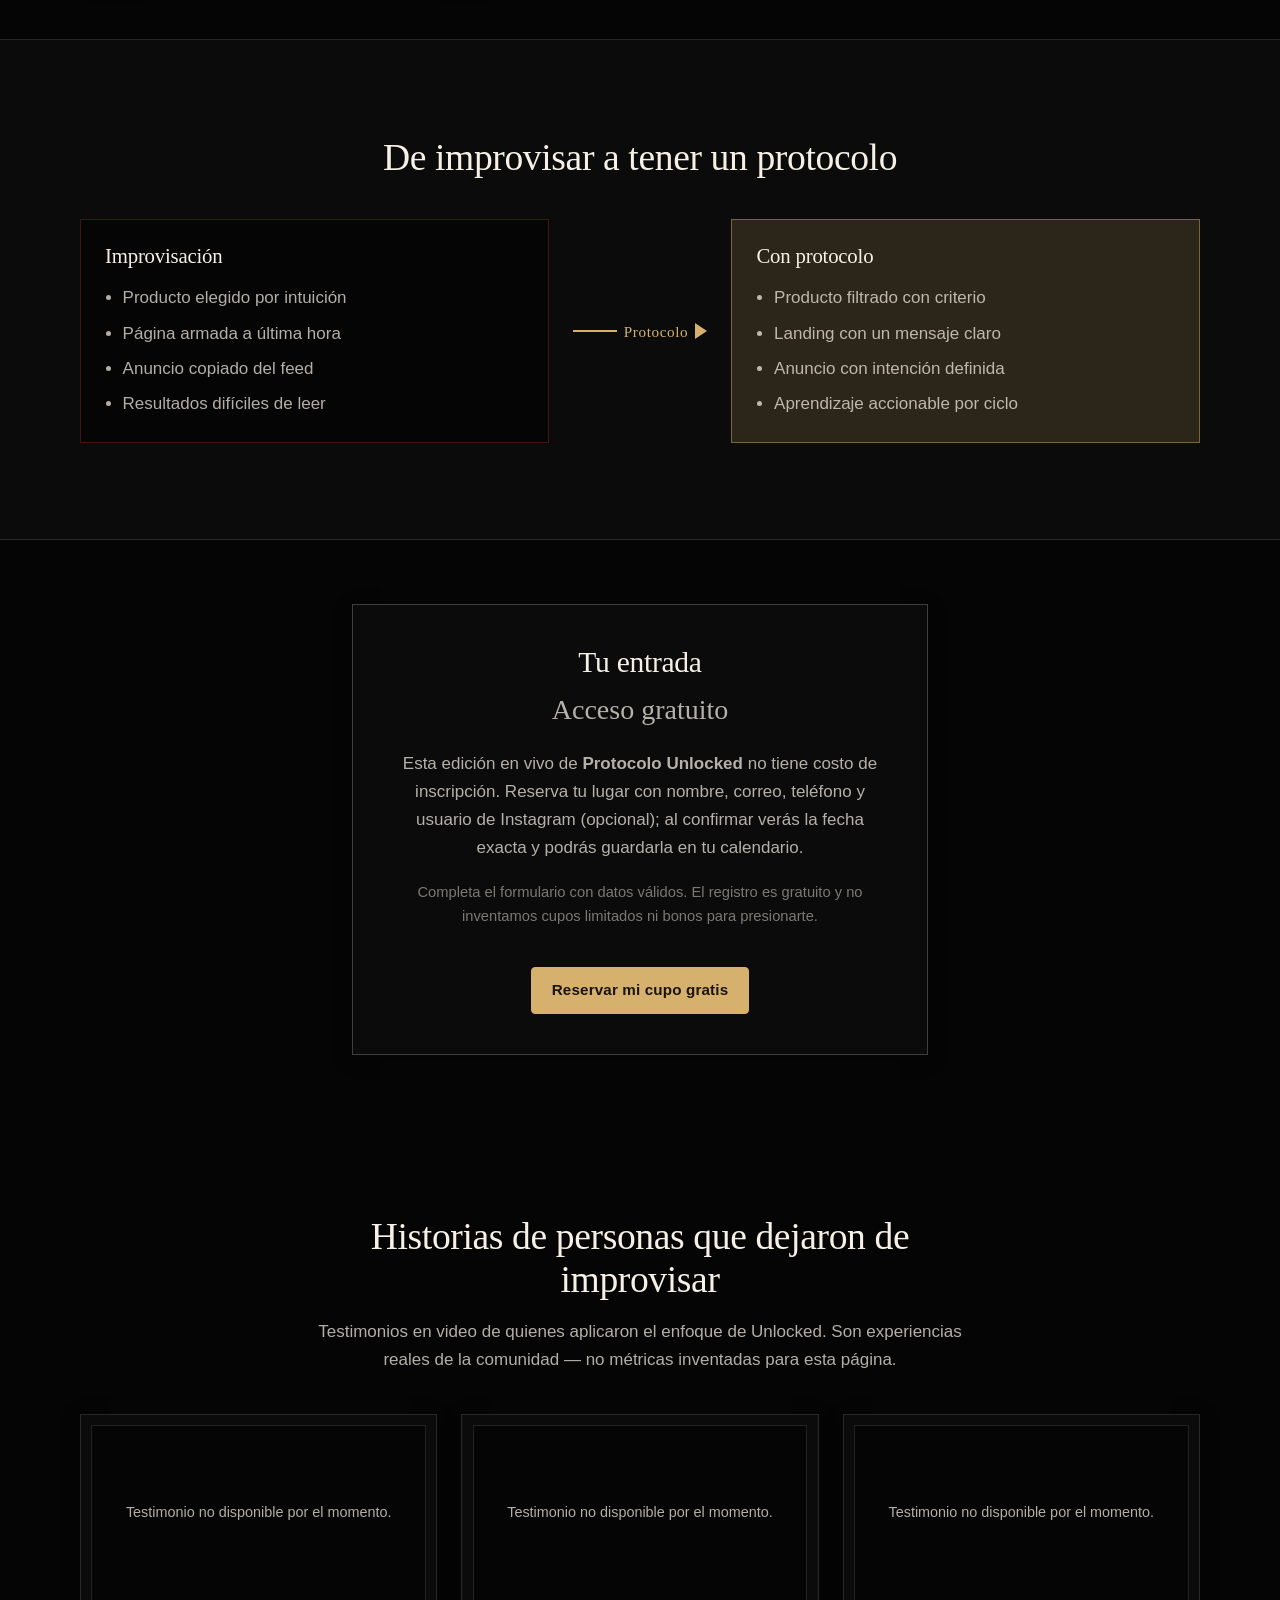
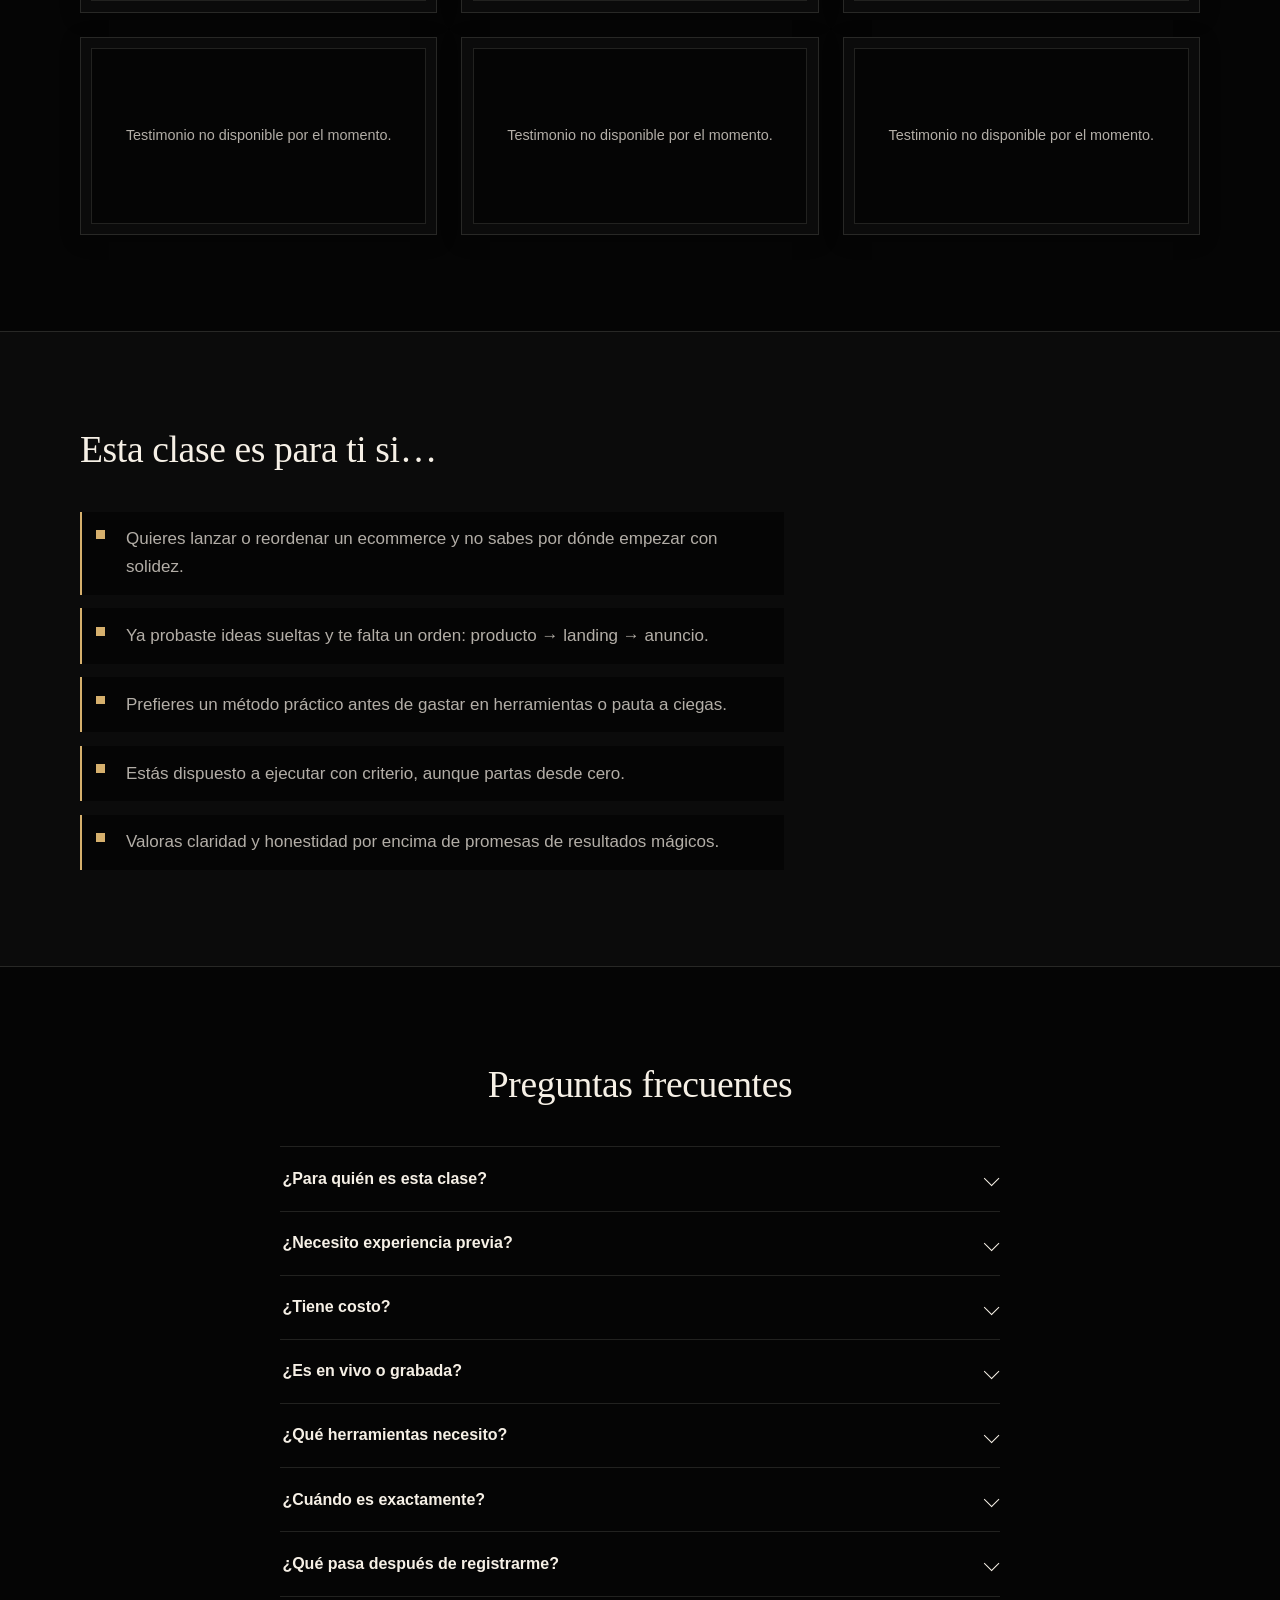
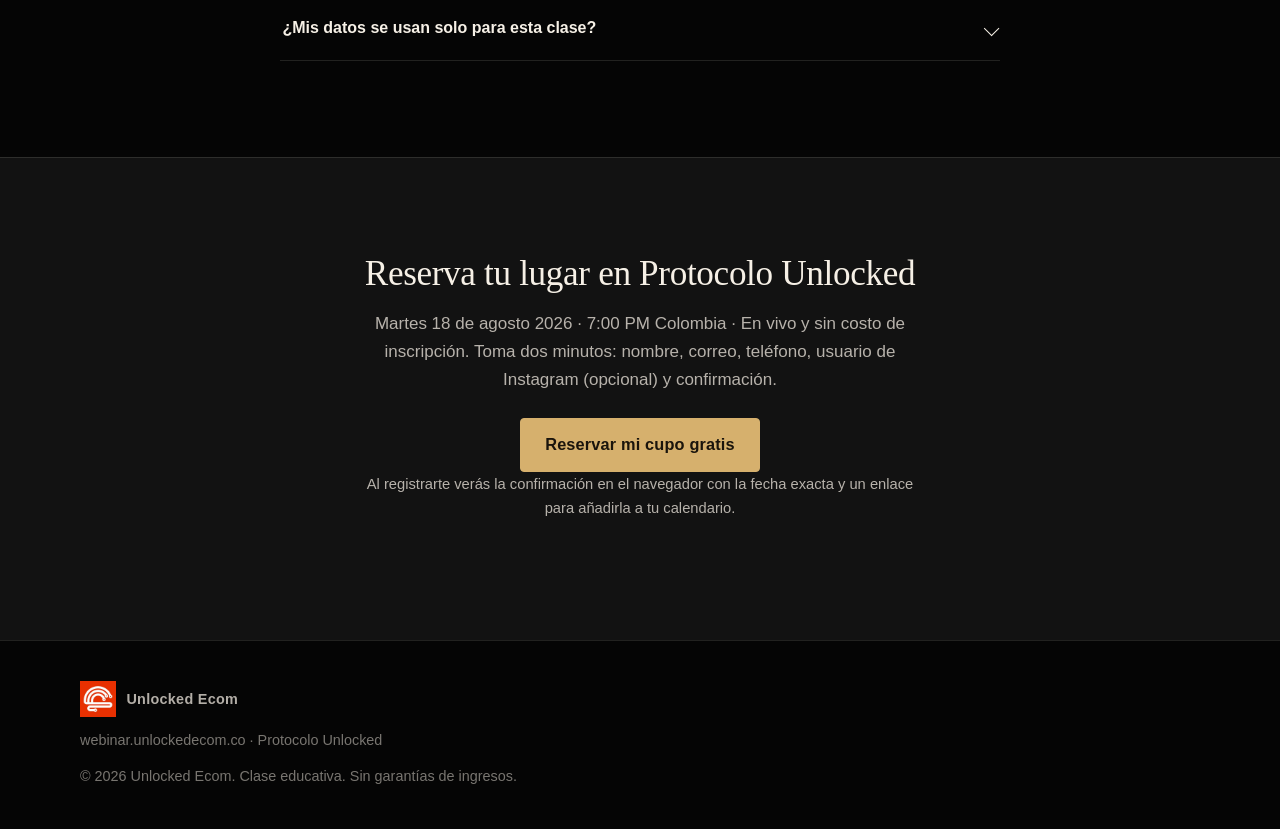
==== commit a77080a5: "chore: move webinar to August 18" ====
--- a/index.html
+++ b/index.html
@@ -5,7 +5,7 @@
     <meta name="viewport" content="width=device-width, initial-scale=1" />
     <meta
       name="description"
-      content="Protocolo Unlocked: clase en vivo gratuita para ordenar producto, landing y anuncio en un solo criterio. Martes 11 de agosto 2026, 7:00 PM Colombia."
+      content="Protocolo Unlocked: clase en vivo gratuita para ordenar producto, landing y anuncio en un solo criterio. Martes 18 de agosto 2026, 7:00 PM Colombia."
     />
     <link rel="canonical" href="https://webinar.unlockedecom.co/" />
     <meta property="og:type" content="website" />
@@ -14,22 +14,24 @@
     <meta property="og:title" content="Protocolo Unlocked — Clase en vivo | Unlocked Ecom" />
     <meta
       property="og:description"
-      content="Clase en vivo gratuita: producto, landing y anuncio con un protocolo claro. Martes 11 de agosto 2026, 7:00 PM Colombia."
+      content="Clase en vivo gratuita: producto, landing y anuncio con un protocolo claro. Martes 18 de agosto 2026, 7:00 PM Colombia."
     />
     <meta property="og:image" content="https://webinar.unlockedecom.co/assets/unlocked-mark.webp" />
     <meta name="twitter:card" content="summary" />
     <meta name="twitter:title" content="Protocolo Unlocked — Clase en vivo" />
     <meta
       name="twitter:description"
-      content="Reserva tu cupo gratis para la clase en vivo de Protocolo Unlocked. Martes 11 de agosto 2026, 7:00 PM Colombia."
+      content="Reserva tu cupo gratis para la clase en vivo de Protocolo Unlocked. Martes 18 de agosto 2026, 7:00 PM Colombia."
     />
     <title>Protocolo Unlocked — Clase en vivo | Unlocked Ecom</title>
     <link rel="stylesheet" href="./styles.css" />
     <link rel="icon" href="./assets/unlocked-mark.webp" type="image/webp" />
     <!--
-      Meta Pixel 4207040806214515 — PageView only at load; CompleteRegistration
-      only after the confirmed registration ACK. autoConfig is disabled for this
-      page so Meta automatic events cannot duplicate the explicit event.
+      Meta Pixel 4207040806214515 — PageView only. CompleteRegistration is never
+      emitted from the browser: the confirmed server path (n8n) sends it via the
+      Conversions API, keyed on the same event_id as the registration POST.
+      autoConfig is disabled for this page so Meta automatic events cannot
+      invent a registration success client-side.
     -->
     <script>
       !(function (f, b, e, v, n, t, s) {
@@ -66,7 +68,7 @@
 
     <div class="topbar" role="status">
       <p>
-        <span class="topbar__date">Próxima clase en vivo: martes 11 de agosto 2026 · 7:00 PM Colombia</span>
+        <span class="topbar__date">Próxima clase en vivo: martes 18 de agosto 2026 · 7:00 PM Colombia</span>
         <span class="topbar__badge">Gratis en vivo</span>
       </p>
     </div>
@@ -115,7 +117,7 @@
               <ul class="hero__meta" aria-label="Datos de la clase">
                 <li>
                   <span class="meta-label">Fecha</span>
-                  <span>Martes 11 de agosto 2026</span>
+                  <span>Martes 18 de agosto 2026</span>
                 </li>
                 <li>
                   <span class="meta-label">Hora</span>
@@ -203,7 +205,7 @@
         id="cuenta-regresiva"
         class="countdown-band"
         aria-labelledby="countdown-title"
-        data-target="2026-08-12T00:00:00Z"
+        data-target="2026-08-19T00:00:00Z"
       >
         <div class="shell countdown-band__inner">
           <h2 id="countdown-title" class="countdown-band__title">La clase en vivo comienza en</h2>
@@ -522,7 +524,7 @@
               </h3>
               <div class="faq__panel" id="faq-panel-6" role="region" aria-labelledby="faq-btn-6" hidden>
                 <p>
-                  Martes 11 de agosto de 2026 a las 7:00 PM, hora de Colombia.
+                  Martes 18 de agosto de 2026 a las 7:00 PM, hora de Colombia.
                 </p>
               </div>
             </div>
@@ -576,7 +578,7 @@
         <div class="shell final-cta__inner">
           <h2 id="final-cta-title">Reserva tu lugar en Protocolo Unlocked</h2>
           <p>
-            Martes 11 de agosto 2026 · 7:00 PM Colombia · En vivo y sin costo de inscripción.
+            Martes 18 de agosto 2026 · 7:00 PM Colombia · En vivo y sin costo de inscripción.
             Toma dos minutos: nombre, correo, teléfono, usuario de Instagram (opcional) y confirmación.
           </p>
           <button type="button" class="btn btn--primary btn--lg js-open-register" data-cta="final">
@@ -636,7 +638,7 @@
           </button>
         </header>
         <p class="modal__microcopy" id="modal-microcopy">
-          Clase en vivo · martes 11 de agosto 2026 · 7:00 PM Colombia. Nombre, correo, teléfono y usuario de Instagram (opcional).
+          Clase en vivo · martes 18 de agosto 2026 · 7:00 PM Colombia. Nombre, correo, teléfono y usuario de Instagram (opcional).
         </p>
         <form id="register-form" class="register-form" novalidate aria-describedby="modal-microcopy">
           <div class="field">
@@ -733,7 +735,7 @@
           </div>
           <p class="form-status" id="form-status" role="status" aria-live="polite" tabindex="-1"></p>
           <button type="submit" class="btn btn--primary btn--block" id="submit-btn">
-            Confirmar mi registro
+            Finalizar mi registro
           </button>
           <p class="form-footnote">
             Al confirmar, tu registro se procesa en segundos: verás un aviso en pantalla y te
